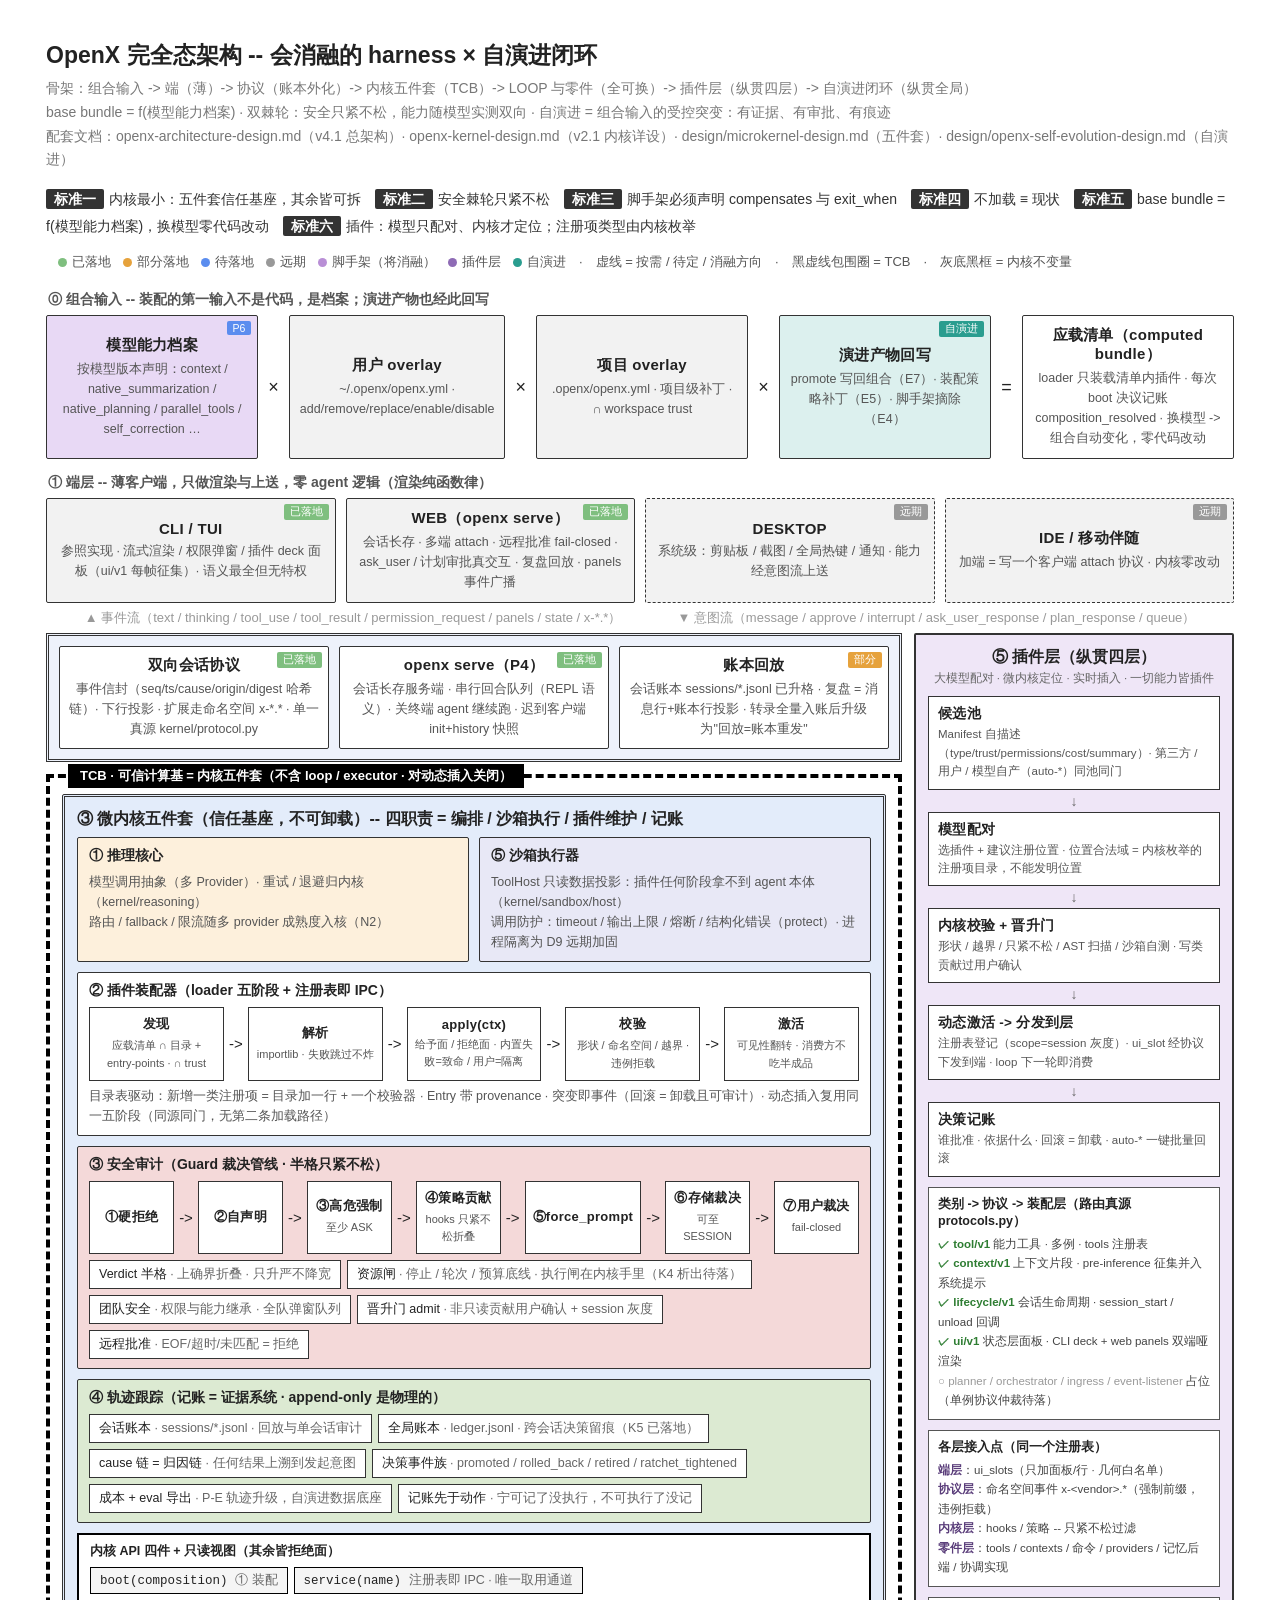
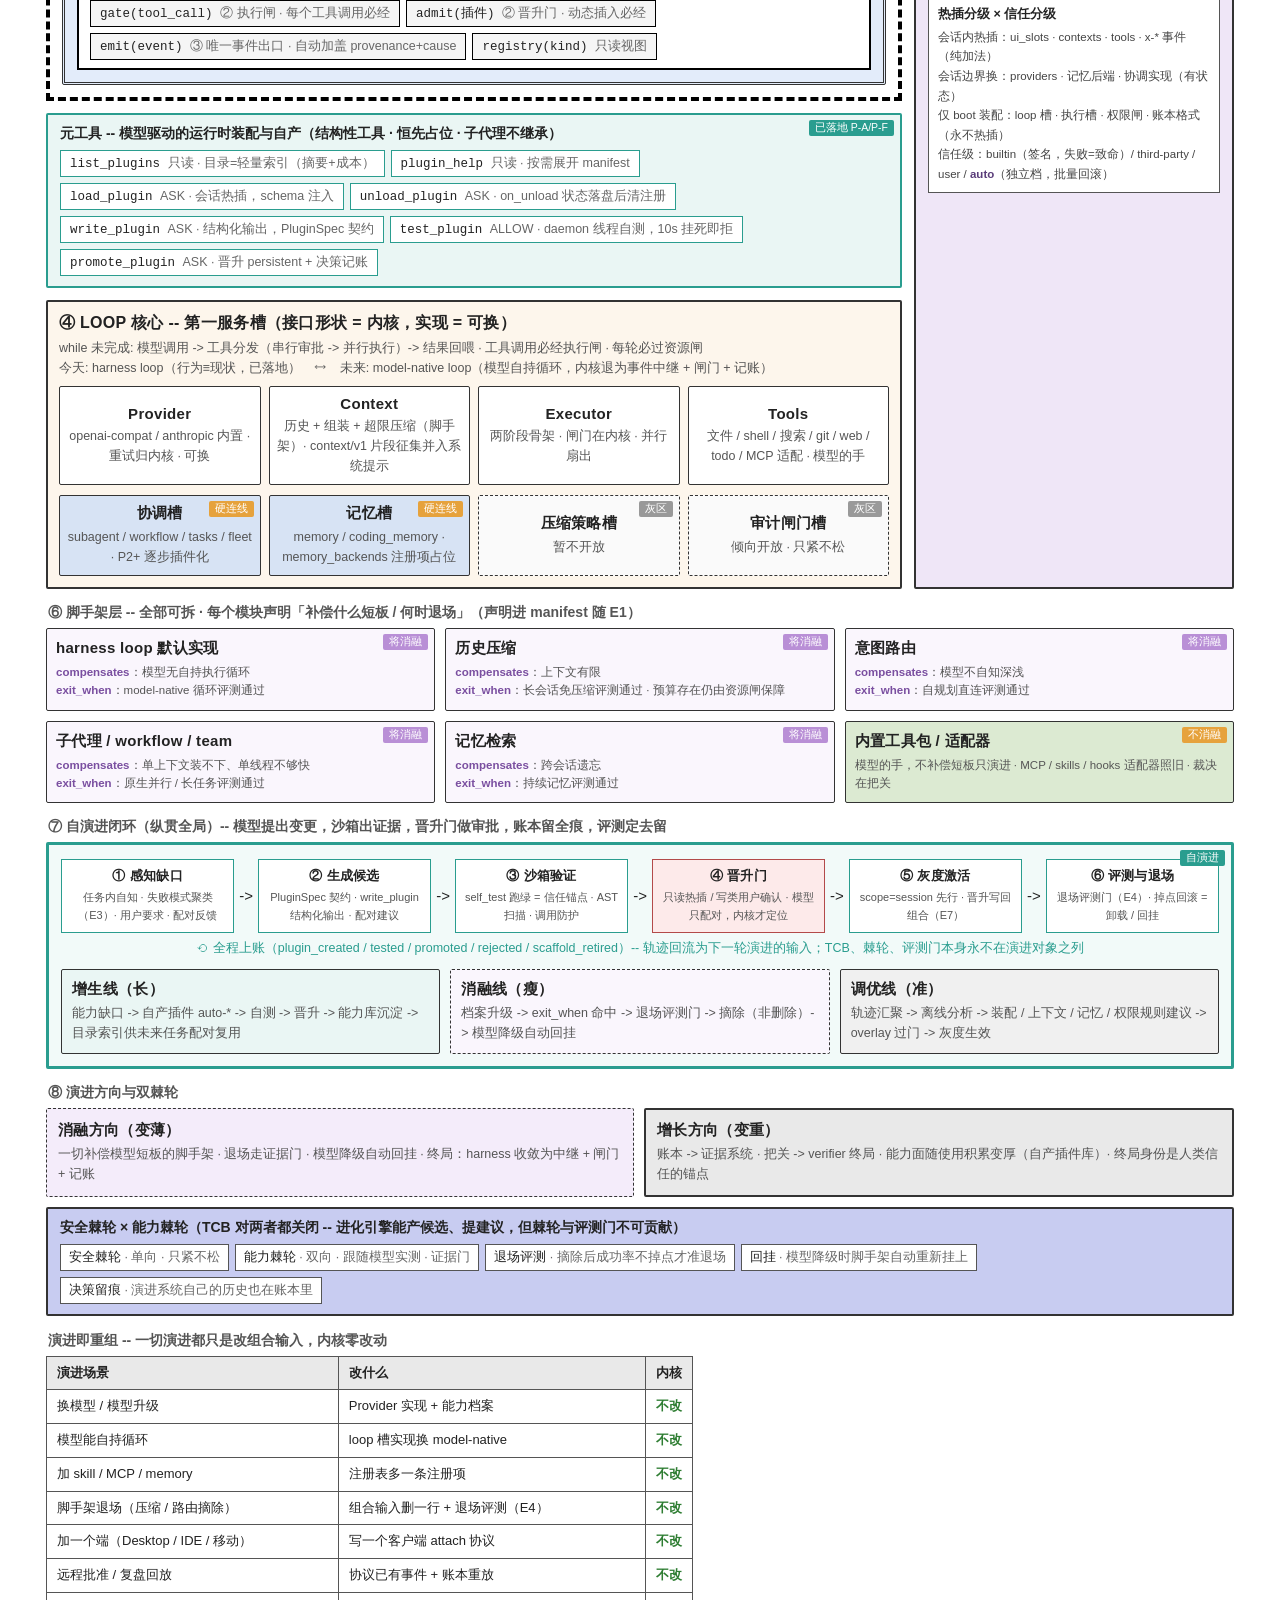
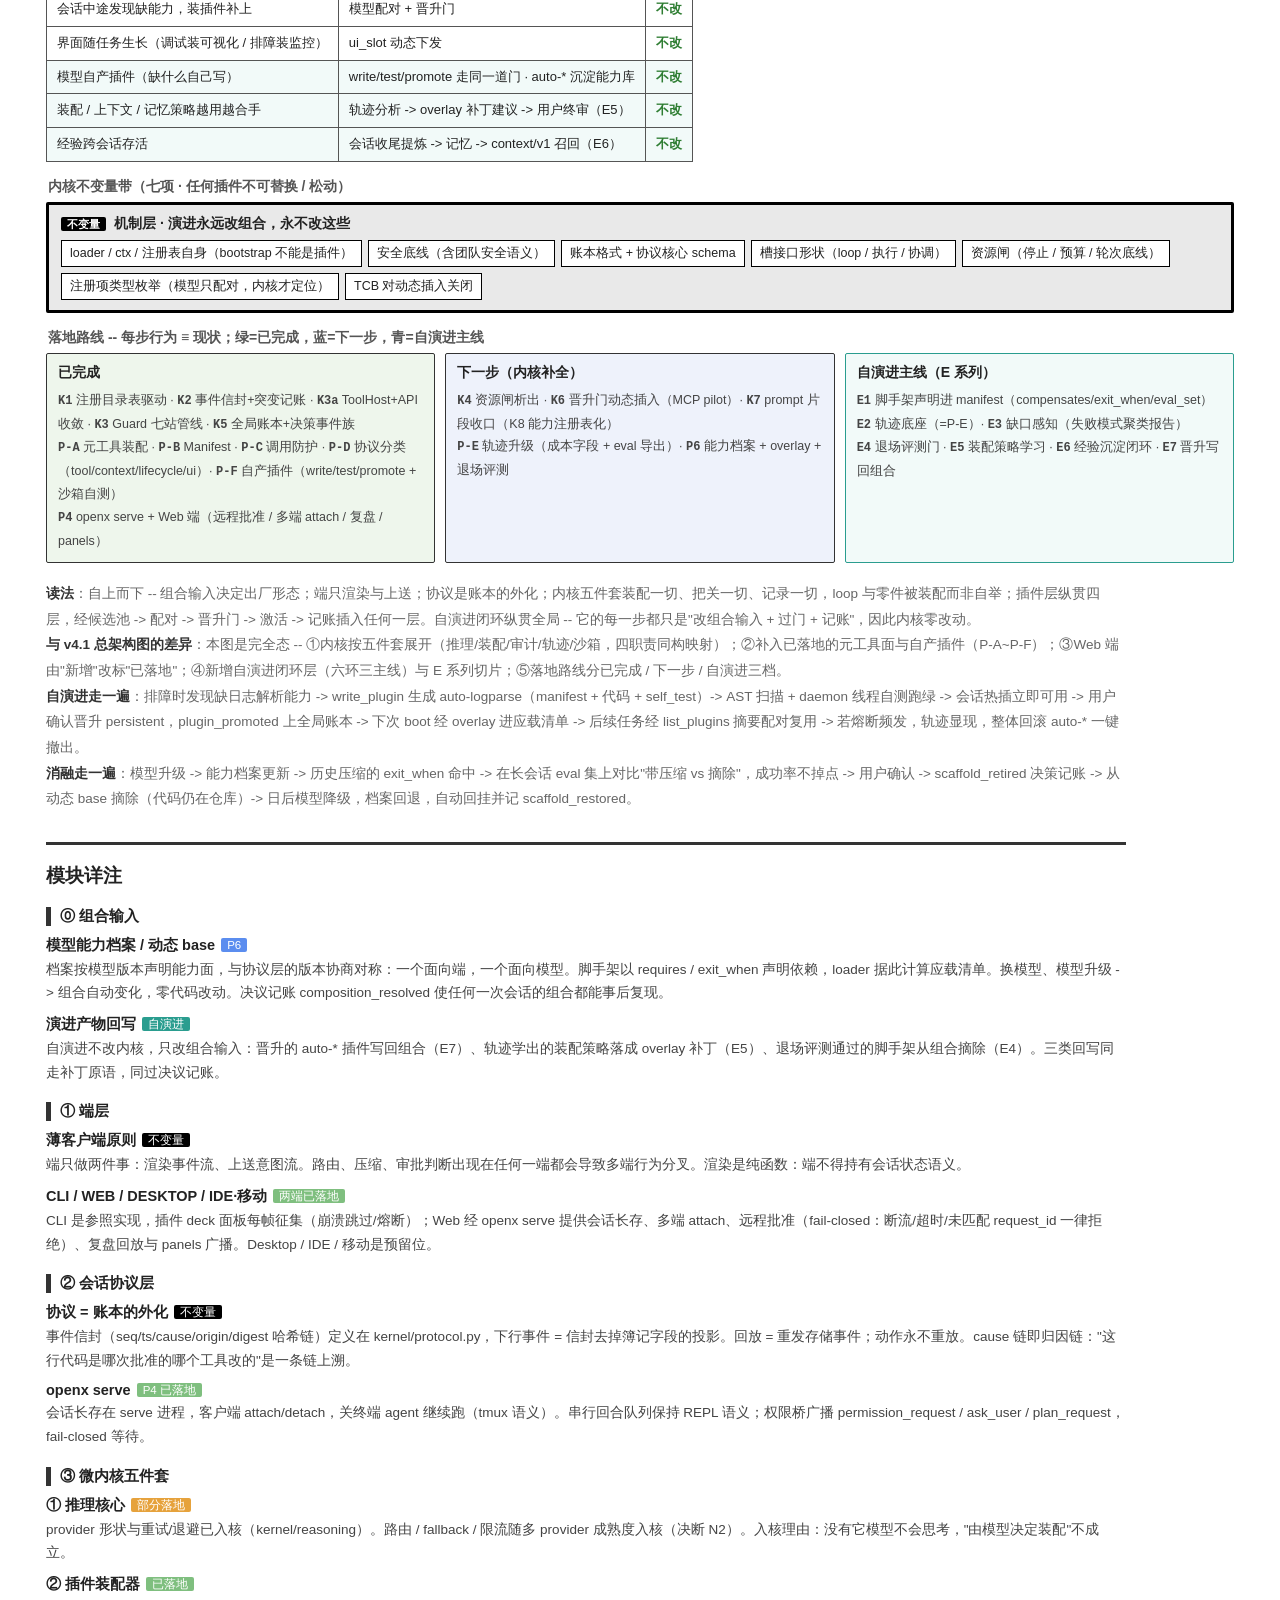
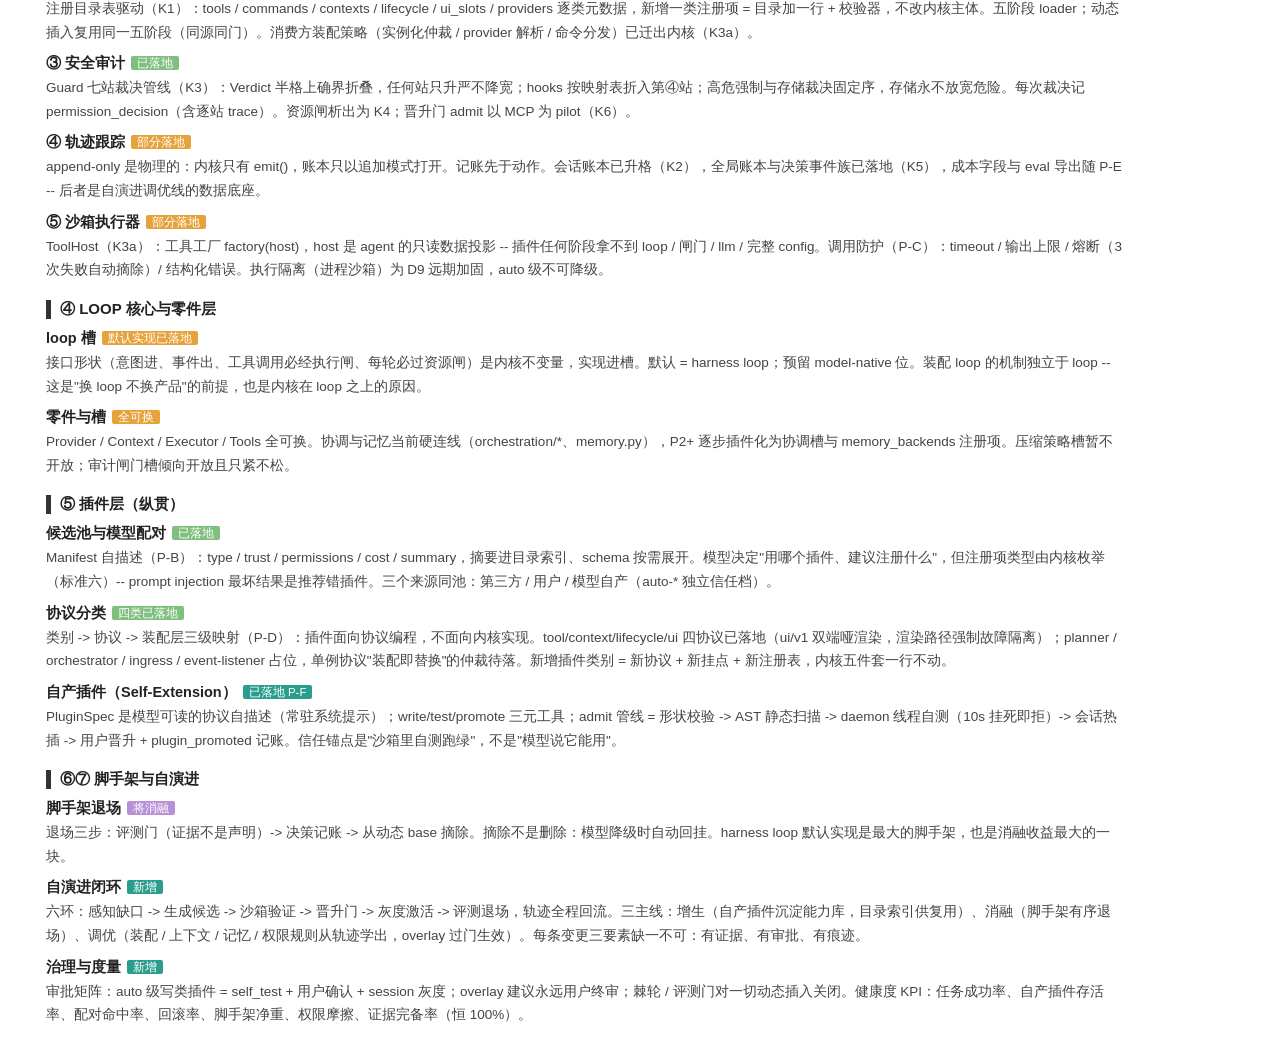
==== docs/openx-full-architecture.html @ ce369ac1 "feat: K5 全局账本 + 决策事件族，发布 v0.1.3 双账本：决策事件族（plugin_promoted / plugin_rolled_back / scaffold_retired / " ====
<!DOCTYPE html>
<html lang="zh-CN">
<head>
<meta charset="UTF-8">
<title>OpenX 完全态架构（v5 · 会消融的 harness × 自演进闭环）</title>
<style>
  body { font-family: -apple-system, "PingFang SC", "Microsoft YaHei", sans-serif;
         background: #fff; color: #222; margin: 0; padding: 40px 46px; }
  h1 { font-size: 23px; font-weight: 700; margin: 0 0 6px; }
  .sub { font-size: 14px; color: #777; margin: 0 0 14px; line-height: 1.7; }
  .crit { font-size: 14px; color: #333; margin: 0 0 14px; line-height: 1.9; }
  .crit b { background: #333; color: #fff; font-weight: 600; padding: 2px 8px; border-radius: 2px; margin-right: 5px; }
  .legend { font-size: 13px; color: #555; margin: 0 0 20px; }
  .dot { display: inline-block; width: 9px; height: 9px; border-radius: 50%;
         margin: 0 5px 0 12px; vertical-align: middle; }
  .d-have { background: #7fbf7f; } .d-part { background: #e6a23c; } .d-todo { background: #5b8def; }
  .d-far { background: #999; } .d-decay { background: #b98fd6; } .d-plug { background: #8e6bb5; }
  .d-self { background: #2a9d8f; }
  .box { border: 1.5px solid #333; border-radius: 2px; box-sizing: border-box; position: relative; }
  .t { font-size: 15px; letter-spacing: .3px; font-weight: 600; }
  .s { font-size: 12.5px; color: #555; margin-top: 4px; line-height: 1.6; }
  .tag { position: absolute; top: 5px; right: 6px; font-size: 10.5px; padding: 1px 6px;
         border-radius: 2px; color: #fff; }
  .tag.have { background: #7fbf7f; } .tag.part { background: #e6a23c; } .tag.todo { background: #5b8def; }
  .tag.far { background: #999; } .tag.inv { background: #000; } .tag.decay { background: #b98fd6; }
  .tag.plug { background: #8e6bb5; } .tag.self { background: #2a9d8f; }
  .layerlabel { font-size: 14px; color: #555; font-weight: 600; margin: 15px 0 6px 2px; }
  .strip { display: flex; gap: 10px; }
  .strip .box { flex: 1; padding: 10px 9px; text-align: center;
                display: flex; flex-direction: column; justify-content: center; }
  .thin .box { background: #f2f2f2; border-width: 1.2px; }
  .arrowrow { display: flex; justify-content: center; gap: 56px; color: #999; font-size: 13px; margin: 6px 0; }

  /* 组合输入 */
  .comp { display: flex; gap: 10px; align-items: stretch; }
  .comp .box { flex: 1; padding: 10px; text-align: center; display: flex; flex-direction: column; justify-content: center; background: #f2f2f2; }
  .comp .merge { flex: none; border: none; display: flex; align-items: center; font-size: 18px; }
  .comp .out { background: #fff; }
  .comp .profile { background: #e8d9f5; }
  .comp .evoback { background: #dcf0ee; }

  /* 中部双列 */
  .mid { display: flex; gap: 12px; align-items: stretch; }
  .col { flex: 1; display: flex; flex-direction: column; }

  /* 协议层 */
  .proto { border: 3px double #333; background: #eef2fb; padding: 10px; display: flex; gap: 10px; }
  .proto .box { flex: 1; background: #fff; padding: 9px; text-align: center;
                display: flex; flex-direction: column; justify-content: center; }

  /* TCB */
  .tcb { border: 4px dashed #000; padding: 16px 12px 12px; position: relative; margin-top: 12px; }
  .tcb .tcbl { position: absolute; top: -14px; left: 18px; background: #000; color: #fff;
               font-size: 13px; font-weight: 700; padding: 3px 12px; }
  .kernel { background: #e3ecfa; border-width: 3px; border-style: double; padding: 12px; }
  .row { display: flex; gap: 10px; margin-bottom: 10px; }
  .row:last-child { margin-bottom: 0; }
  .pad { padding: 9px 11px; }
  .cap { font-size: 14px; font-weight: 700; margin-bottom: 7px; }

  .pipe { display: flex; gap: 5px; align-items: stretch; }
  .pipe .st { flex: 1; background: #fff; border: 1.5px solid #333; padding: 7px; text-align: center;
              display: flex; flex-direction: column; justify-content: center; }
  .pipe .st .t { font-size: 13px; }
  .pipe .st .s { font-size: 11px; }
  .pipe .ar { flex: none; border: none; display: flex; align-items: center; font-size: 15px; }

  .regs { display: flex; flex-wrap: wrap; gap: 6px; }
  .reg { border: 1.5px solid #333; background: #fff; font-size: 12.5px; padding: 5px 9px; }
  .reg .c { color: #666; }

  .duty { background: #fff; }
  .duty-reason { background: #fdf0dc; }
  .duty-asm { background: #fff; }
  .duty-guard { background: #f4d9d9; }
  .duty-ledger { background: #dcead2; }
  .duty-sandbox { background: #e8e8f6; }

  .kapi { margin-top: 10px; border: 2px solid #000; background: #fff; padding: 8px 11px; }
  .kapi .chips { display: flex; flex-wrap: wrap; gap: 6px; }
  .kapi .chip { border: 1.2px solid #000; background: #f5f5f5; font-size: 12.5px; padding: 4px 9px; font-family: ui-monospace, Menlo, monospace; }
  .kapi .chip .c { color: #666; font-family: -apple-system, "PingFang SC", sans-serif; }

  /* 元工具 */
  .meta { border: 2.5px solid #2a9d8f; background: #eaf6f4; padding: 10px 12px; margin-top: 12px; }
  .meta .chips { display: flex; flex-wrap: wrap; gap: 6px; }
  .meta .chip { border: 1.2px solid #2a9d8f; background: #fff; font-size: 12.5px; padding: 4px 9px; font-family: ui-monospace, Menlo, monospace; }
  .meta .chip .c { color: #666; font-family: -apple-system, "PingFang SC", sans-serif; }

  /* loop 与零件 */
  .loopbox { border-width: 2.5px; background: #fdf6ec; padding: 11px; margin-top: 12px; }
  .parts { display: flex; gap: 8px; margin-top: 8px; }
  .parts .box { flex: 1; background: #fff; padding: 8px 6px; text-align: center;
                display: flex; flex-direction: column; justify-content: center; }
  .slots { display: flex; gap: 8px; margin-top: 10px; }
  .slots .box { flex: 1; background: #fff; padding: 8px 7px; text-align: center;
                display: flex; flex-direction: column; justify-content: center; }
  .slots .open { background: #d7e3f4; }
  .slots .shut { border-style: dashed; background: #fafafa; }

  /* 插件脊 */
  .spine-plug { width: 320px; flex: none; background: #efe6f7; border-width: 2.5px;
                padding: 12px; display: flex; flex-direction: column; }
  .spine-plug .title { font-size: 15.5px; font-weight: 700; text-align: center; margin-bottom: 3px; }
  .spine-plug .subtitle { font-size: 11.5px; color: #666; text-align: center; margin-bottom: 10px; }
  .spine-plug .stage { background: #fff; border: 1.5px solid #333; padding: 8px 9px; }
  .spine-plug .stage .t { font-size: 13.5px; }
  .spine-plug .stage .s { font-size: 11.5px; margin-top: 2px; }
  .spine-plug .down { text-align: center; color: #666; font-size: 14px; margin: 3px 0; }
  .spine-plug .ports { margin-top: 10px; background: #fff; border: 1.2px solid #555; padding: 8px 9px; }
  .spine-plug .ports .cap { font-size: 12.5px; margin-bottom: 5px; }
  .spine-plug .ports .p { font-size: 11.5px; color: #444; line-height: 1.7; }
  .spine-plug .ports .p b { color: #5a3d7a; }
  .spine-plug .ports .ok { color: #2e7d32; font-weight: 600; }
  .spine-plug .ports .wait { color: #999; }

  /* 脚手架 */
  .scfld { display: flex; flex-wrap: wrap; gap: 10px; }
  .scfld .box { flex: 1 1 30%; padding: 10px 9px; background: #faf6fd; }
  .scfld .box.stay { background: #dcead2; }
  .scfld .why { font-size: 11.5px; color: #555; margin-top: 5px; line-height: 1.6; text-align: left; }
  .scfld .why b { color: #7a4fa0; font-weight: 600; }

  /* 自演进闭环 */
  .evoloop { border: 3px solid #2a9d8f; background: #f2faf9; padding: 14px 12px 12px; }
  .evoloop .pipe .st { border-color: #2a9d8f; }
  .evoloop .pipe .st.gate { background: #fdeaea; border-color: #b34a4a; }
  .evoloop .backflow { text-align: center; color: #2a9d8f; font-size: 12.5px; margin-top: 7px; }
  .lines { display: flex; gap: 10px; margin-top: 12px; }
  .lines .box { flex: 1; padding: 10px; }
  .lines .grow { background: #eaf6f4; }
  .lines .thin2 { background: #faf6fd; border-style: dashed; }
  .lines .tune { background: #f0f0f0; }

  /* 演进方向 + 棘轮 */
  .trend { display: flex; gap: 10px; }
  .trend .box { flex: 1; padding: 11px; display: flex; flex-direction: column; justify-content: center; }
  .trend .thin-dir { background: #f4ecfa; border-style: dashed; }
  .trend .grow-dir { background: #e9e9e9; border-width: 2.5px; }
  .ratchet { border: 2.5px solid #333; background: #c8ccf1; padding: 10px 12px; }
  .ratchet .chips { display: flex; flex-wrap: wrap; gap: 6px; }
  .ratchet .chip { border: 1.2px solid #555; background: #fff; font-size: 12.5px; padding: 4px 8px; }
  .ratchet .chip .c { color: #666; }

  /* 演进表 */
  .evo { max-width: 1060px; border-collapse: collapse; margin-top: 4px; }
  .evo th, .evo td { border: 1.2px solid #555; font-size: 13px; padding: 6px 10px; text-align: left; line-height: 1.6; }
  .evo th { background: #e9e9e9; }
  .evo td.n { color: #2e7d32; font-weight: 600; text-align: center; white-space: nowrap; }
  .evo tr.selfrow td { background: #f2faf9; }

  .invariants { border: 3px solid #000; background: #e9e9e9; padding: 10px 12px; }
  .invariants .cap { font-size: 14px; font-weight: 700; margin-bottom: 7px; }
  .invariants .chips { display: flex; flex-wrap: wrap; gap: 6px; }
  .invariants .chips .chip { background: #fff; border: 1.2px solid #000; font-size: 12.5px; padding: 4px 8px; }

  /* 落地路线 */
  .road { display: flex; gap: 10px; }
  .road .box { flex: 1; padding: 10px 11px; }
  .road .done { background: #eef6ec; }
  .road .next { background: #eef2fb; }
  .road .selfe { background: #f2faf9; border-color: #2a9d8f; }
  .road .p { font-size: 12.5px; color: #444; line-height: 1.8; margin-top: 5px; }
  .road .p b { font-family: ui-monospace, Menlo, monospace; font-size: 12px; }

  .note { margin-top: 18px; font-size: 13.5px; color: #666; line-height: 1.9; max-width: 1080px; }
  .note b { color: #333; }

  .gloss { margin-top: 30px; border-top: 3px solid #333; padding-top: 18px; max-width: 1080px; }
  .gloss h2 { font-size: 19px; margin: 0 0 12px; }
  .gloss h3 { font-size: 15px; margin: 18px 0 8px; border-left: 5px solid #333; padding-left: 9px; }
  .gloss dl { margin: 0; }
  .gloss dt { font-size: 14.5px; font-weight: 700; margin-top: 10px; }
  .gloss dt .st { font-weight: 400; font-size: 11.5px; color: #fff; border-radius: 2px; padding: 1px 6px; margin-left: 6px; vertical-align: 1px; }
  .st.have { background: #7fbf7f; } .st.part { background: #e6a23c; } .st.todo { background: #5b8def; }
  .st.far { background: #999; } .st.inv { background: #000; } .st.decay { background: #b98fd6; }
  .st.plug { background: #8e6bb5; } .st.self { background: #2a9d8f; }
  .gloss dd { margin: 3px 0 0 0; font-size: 13.5px; color: #444; line-height: 1.75; }
</style>
</head>
<body>
<h1>OpenX 完全态架构 -- 会消融的 harness × 自演进闭环</h1>
<p class="sub">骨架：组合输入 -> 端（薄）-> 协议（账本外化）-> 内核五件套（TCB）-> LOOP 与零件（全可换）-> 插件层（纵贯四层）-> 自演进闭环（纵贯全局）<br>
base bundle = f(模型能力档案) · 双棘轮：安全只紧不松，能力随模型实测双向 · 自演进 = 组合输入的受控突变：有证据、有审批、有痕迹<br>
配套文档：openx-architecture-design.md（v4.1 总架构）· openx-kernel-design.md（v2.1 内核详设）· design/microkernel-design.md（五件套）· design/openx-self-evolution-design.md（自演进）</p>
<p class="crit">
  <b>标准一</b>内核最小：五件套信任基座，其余皆可拆　<b>标准二</b>安全棘轮只紧不松　<b>标准三</b>脚手架必须声明 compensates 与 exit_when　<b>标准四</b>不加载 ≡ 现状　<b>标准五</b>base bundle = f(模型能力档案)，换模型零代码改动　<b>标准六</b>插件：模型只配对、内核才定位；注册项类型由内核枚举
</p>
<p class="legend">
  <span class="dot d-have"></span>已落地<span class="dot d-part"></span>部分落地<span class="dot d-todo"></span>待落地<span class="dot d-far"></span>远期<span class="dot d-decay"></span>脚手架（将消融）<span class="dot d-plug"></span>插件层<span class="dot d-self"></span>自演进　·　虚线 = 按需 / 待定 / 消融方向　·　黑虚线包围圈 = TCB　·　灰底黑框 = 内核不变量
</p>

<div class="layerlabel">⓪ 组合输入 -- 装配的第一输入不是代码，是档案；演进产物也经此回写</div>
<div class="comp">
  <div class="box profile"><span class="tag todo">P6</span><div class="t">模型能力档案</div><div class="s">按模型版本声明：context / native_summarization / native_planning / parallel_tools / self_correction …</div></div>
  <div class="merge">×</div>
  <div class="box"><div class="t">用户 overlay</div><div class="s">~/.openx/openx.yml · add/remove/replace/enable/disable</div></div>
  <div class="merge">×</div>
  <div class="box"><div class="t">项目 overlay</div><div class="s">.openx/openx.yml · 项目级补丁 · ∩ workspace trust</div></div>
  <div class="merge">×</div>
  <div class="box evoback"><span class="tag self">自演进</span><div class="t">演进产物回写</div><div class="s">promote 写回组合（E7）· 装配策略补丁（E5）· 脚手架摘除（E4）</div></div>
  <div class="merge">=</div>
  <div class="box out"><div class="t">应载清单（computed bundle）</div><div class="s">loader 只装载清单内插件 · 每次 boot 决议记账 composition_resolved · 换模型 -> 组合自动变化，零代码改动</div></div>
</div>

<div class="layerlabel">① 端层 -- 薄客户端，只做渲染与上送，零 agent 逻辑（渲染纯函数律）</div>
<div class="strip thin">
  <div class="box"><span class="tag have">已落地</span><div class="t">CLI / TUI</div><div class="s">参照实现 · 流式渲染 / 权限弹窗 / 插件 deck 面板（ui/v1 每帧征集）· 语义最全但无特权</div></div>
  <div class="box"><span class="tag have">已落地</span><div class="t">WEB（openx serve）</div><div class="s">会话长存 · 多端 attach · 远程批准 fail-closed · ask_user / 计划审批真交互 · 复盘回放 · panels 事件广播</div></div>
  <div class="box" style="border-style:dashed"><span class="tag far">远期</span><div class="t">DESKTOP</div><div class="s">系统级：剪贴板 / 截图 / 全局热键 / 通知 · 能力经意图流上送</div></div>
  <div class="box" style="border-style:dashed"><span class="tag far">远期</span><div class="t">IDE / 移动伴随</div><div class="s">加端 = 写一个客户端 attach 协议 · 内核零改动</div></div>
</div>

<div class="arrowrow"><span>▲ 事件流（text / thinking / tool_use / tool_result / permission_request / panels / state / x-*.*）</span><span>▼ 意图流（message / approve / interrupt / ask_user_response / plan_response / queue）</span></div>

<div class="mid">

<div class="col">

  <div class="proto">
    <div class="box"><span class="tag have">已落地</span><div class="t">双向会话协议</div><div class="s">事件信封（seq/ts/cause/origin/digest 哈希链）· 下行投影 · 扩展走命名空间 x-*.* · 单一真源 kernel/protocol.py</div></div>
    <div class="box"><span class="tag have">已落地</span><div class="t">openx serve（P4）</div><div class="s">会话长存服务端 · 串行回合队列（REPL 语义）· 关终端 agent 继续跑 · 迟到客户端 init+history 快照</div></div>
    <div class="box"><span class="tag part">部分</span><div class="t">账本回放</div><div class="s">会话账本 sessions/*.jsonl 已升格 · 复盘 = 消息行+账本行投影 · 转录全量入账后升级为"回放=账本重发"</div></div>
  </div>

  <div class="tcb">
  <div class="tcbl">TCB · 可信计算基 = 内核五件套（不含 loop / executor · 对动态插入关闭）</div>
  <div class="box kernel">
    <div class="cap" style="font-size:16px">③ 微内核五件套（信任基座，不可卸载）-- 四职责 = 编排 / 沙箱执行 / 插件维护 / 记账</div>

    <div class="row">
      <div class="box pad duty-reason" style="flex:1">
        <div class="cap">① 推理核心</div>
        <div class="s">模型调用抽象（多 Provider）· 重试 / 退避归内核（kernel/reasoning）<br>路由 / fallback / 限流随多 provider 成熟度入核（N2）</div>
      </div>
      <div class="box pad duty-sandbox" style="flex:1">
        <div class="cap">⑤ 沙箱执行器</div>
        <div class="s">ToolHost 只读数据投影：插件任何阶段拿不到 agent 本体（kernel/sandbox/host）<br>调用防护：timeout / 输出上限 / 熔断 / 结构化错误（protect）· 进程隔离为 D9 远期加固</div>
      </div>
    </div>

    <div class="row">
      <div class="box pad duty-asm">
        <div class="cap">② 插件装配器（loader 五阶段 + 注册表即 IPC）</div>
        <div class="pipe">
          <div class="st"><div class="t">发现</div><div class="s">应载清单 ∩ 目录 + entry-points · ∩ trust</div></div>
          <div class="ar">-></div>
          <div class="st"><div class="t">解析</div><div class="s">importlib · 失败跳过不炸</div></div>
          <div class="ar">-></div>
          <div class="st"><div class="t">apply(ctx)</div><div class="s">给予面 / 拒绝面 · 内置失败=致命 / 用户=隔离</div></div>
          <div class="ar">-></div>
          <div class="st"><div class="t">校验</div><div class="s">形状 / 命名空间 / 越界 · 违例拒载</div></div>
          <div class="ar">-></div>
          <div class="st"><div class="t">激活</div><div class="s">可见性翻转 · 消费方不吃半成品</div></div>
        </div>
        <div class="s" style="margin-top:5px">目录表驱动：新增一类注册项 = 目录加一行 + 一个校验器 · Entry 带 provenance · 突变即事件（回滚 = 卸载且可审计）· 动态插入复用同一五阶段（同源同门，无第二条加载路径）</div>
      </div>
    </div>

    <div class="row">
      <div class="box pad duty-guard">
        <div class="cap">③ 安全审计（Guard 裁决管线 · 半格只紧不松）</div>
        <div class="pipe">
          <div class="st"><div class="t">①硬拒绝</div></div>
          <div class="ar">-></div>
          <div class="st"><div class="t">②自声明</div></div>
          <div class="ar">-></div>
          <div class="st"><div class="t">③高危强制</div><div class="s">至少 ASK</div></div>
          <div class="ar">-></div>
          <div class="st"><div class="t">④策略贡献</div><div class="s">hooks 只紧不松折叠</div></div>
          <div class="ar">-></div>
          <div class="st"><div class="t">⑤force_prompt</div></div>
          <div class="ar">-></div>
          <div class="st"><div class="t">⑥存储裁决</div><div class="s">可至 SESSION</div></div>
          <div class="ar">-></div>
          <div class="st"><div class="t">⑦用户裁决</div><div class="s">fail-closed</div></div>
        </div>
        <div class="regs" style="margin-top:6px">
          <span class="reg">Verdict 半格 <span class="c">· 上确界折叠 · 只升严不降宽</span></span>
          <span class="reg">资源闸 <span class="c">· 停止 / 轮次 / 预算底线 · 执行闸在内核手里（K4 析出待落）</span></span>
          <span class="reg">团队安全 <span class="c">· 权限与能力继承 · 全队弹窗队列</span></span>
          <span class="reg">晋升门 admit <span class="c">· 非只读贡献用户确认 + session 灰度</span></span>
          <span class="reg">远程批准 <span class="c">· EOF/超时/未匹配 = 拒绝</span></span>
        </div>
      </div>
    </div>

    <div class="row">
      <div class="box pad duty-ledger">
        <div class="cap">④ 轨迹跟踪（记账 = 证据系统 · append-only 是物理的）</div>
        <div class="regs">
          <span class="reg">会话账本 <span class="c">· sessions/*.jsonl · 回放与单会话审计</span></span>
          <span class="reg">全局账本 <span class="c">· ledger.jsonl · 跨会话决策留痕（K5 已落地）</span></span>
          <span class="reg">cause 链 = 归因链 <span class="c">· 任何结果上溯到发起意图</span></span>
          <span class="reg">决策事件族 <span class="c">· promoted / rolled_back / retired / ratchet_tightened</span></span>
          <span class="reg">成本 + eval 导出 <span class="c">· P-E 轨迹升级，自演进数据底座</span></span>
          <span class="reg">记账先于动作 <span class="c">· 宁可记了没执行，不可执行了没记</span></span>
        </div>
      </div>
    </div>

    <div class="kapi">
      <div class="cap" style="font-size:12.5px">内核 API 四件 + 只读视图（其余皆拒绝面）</div>
      <div class="chips">
        <span class="chip">boot(composition) <span class="c">① 装配</span></span>
        <span class="chip">service(name) <span class="c">注册表即 IPC · 唯一取用通道</span></span>
        <span class="chip">gate(tool_call) <span class="c">② 执行闸 · 每个工具调用必经</span></span>
        <span class="chip">admit(插件) <span class="c">② 晋升门 · 动态插入必经</span></span>
        <span class="chip">emit(event) <span class="c">③ 唯一事件出口 · 自动加盖 provenance+cause</span></span>
        <span class="chip">registry(kind) <span class="c">只读视图</span></span>
      </div>
    </div>
  </div>
  </div><!-- /tcb -->

  <div class="box meta">
    <span class="tag self">已落地 P-A/P-F</span>
    <div class="cap">元工具 -- 模型驱动的运行时装配与自产（结构性工具 · 恒先占位 · 子代理不继承）</div>
    <div class="chips">
      <span class="chip">list_plugins <span class="c">只读 · 目录=轻量索引（摘要+成本）</span></span>
      <span class="chip">plugin_help <span class="c">只读 · 按需展开 manifest</span></span>
      <span class="chip">load_plugin <span class="c">ASK · 会话热插，schema 注入</span></span>
      <span class="chip">unload_plugin <span class="c">ASK · on_unload 状态落盘后清注册</span></span>
      <span class="chip">write_plugin <span class="c">ASK · 结构化输出，PluginSpec 契约</span></span>
      <span class="chip">test_plugin <span class="c">ALLOW · daemon 线程自测，10s 挂死即拒</span></span>
      <span class="chip">promote_plugin <span class="c">ASK · 晋升 persistent + 决策记账</span></span>
    </div>
  </div>

  <div class="box loopbox">
    <div class="t" style="font-size:16px">④ LOOP 核心 -- 第一服务槽（接口形状 = 内核，实现 = 可换）</div>
    <div class="s">while 未完成: 模型调用 -> 工具分发（串行审批 -> 并行执行）-> 结果回喂 · 工具调用必经执行闸 · 每轮必过资源闸<br>
    今天: harness loop（行为≡现状，已落地）　⟷　未来: model-native loop（模型自持循环，内核退为事件中继 + 闸门 + 记账）</div>
    <div class="parts">
      <div class="box"><div class="t">Provider</div><div class="s">openai-compat / anthropic 内置 · 重试归内核 · 可换</div></div>
      <div class="box"><div class="t">Context</div><div class="s">历史 + 组装 + 超限压缩（脚手架）· context/v1 片段征集并入系统提示</div></div>
      <div class="box"><div class="t">Executor</div><div class="s">两阶段骨架 · 闸门在内核 · 并行扇出</div></div>
      <div class="box"><div class="t">Tools</div><div class="s">文件 / shell / 搜索 / git / web / todo / MCP 适配 · 模型的手</div></div>
    </div>
    <div class="slots">
      <div class="box open"><span class="tag part">硬连线</span><div class="t">协调槽</div><div class="s">subagent / workflow / tasks / fleet · P2+ 逐步插件化</div></div>
      <div class="box open"><span class="tag part">硬连线</span><div class="t">记忆槽</div><div class="s">memory / coding_memory · memory_backends 注册项占位</div></div>
      <div class="box shut"><span class="tag far">灰区</span><div class="t">压缩策略槽</div><div class="s">暂不开放</div></div>
      <div class="box shut"><span class="tag far">灰区</span><div class="t">审计闸门槽</div><div class="s">倾向开放 · 只紧不松</div></div>
    </div>
  </div>

</div><!-- /col -->

<div class="box spine-plug">
  <div class="title">⑤ 插件层（纵贯四层）</div>
  <div class="subtitle">大模型配对 · 微内核定位 · 实时插入 · 一切能力皆插件</div>

  <div class="stage"><div class="t">候选池</div><div class="s">Manifest 自描述（type/trust/permissions/cost/summary）· 第三方 / 用户 / 模型自产（auto-*）同池同门</div></div>
  <div class="down">↓</div>
  <div class="stage"><div class="t">模型配对</div><div class="s">选插件 + 建议注册位置 · 位置合法域 = 内核枚举的注册项目录，不能发明位置</div></div>
  <div class="down">↓</div>
  <div class="stage"><div class="t">内核校验 + 晋升门</div><div class="s">形状 / 越界 / 只紧不松 / AST 扫描 / 沙箱自测 · 写类贡献过用户确认</div></div>
  <div class="down">↓</div>
  <div class="stage"><div class="t">动态激活 -> 分发到层</div><div class="s">注册表登记（scope=session 灰度）· ui_slot 经协议下发到端 · loop 下一轮即消费</div></div>
  <div class="down">↓</div>
  <div class="stage"><div class="t">决策记账</div><div class="s">谁批准 · 依据什么 · 回滚 = 卸载 · auto-* 一键批量回滚</div></div>

  <div class="ports">
    <div class="cap">类别 -> 协议 -> 装配层（路由真源 protocols.py）</div>
    <div class="p">
      <span class="ok">✓ tool/v1</span> 能力工具 · 多例 · tools 注册表<br>
      <span class="ok">✓ context/v1</span> 上下文片段 · pre-inference 征集并入系统提示<br>
      <span class="ok">✓ lifecycle/v1</span> 会话生命周期 · session_start / unload 回调<br>
      <span class="ok">✓ ui/v1</span> 状态层面板 · CLI deck + web panels 双端哑渲染<br>
      <span class="wait">○ planner / orchestrator / ingress / event-listener</span> 占位（单例协议仲裁待落）
    </div>
  </div>

  <div class="ports">
    <div class="cap">各层接入点（同一个注册表）</div>
    <div class="p"><b>端层</b>：ui_slots（只加面板/行 · 几何白名单）<br>
    <b>协议层</b>：命名空间事件 x-&lt;vendor&gt;.*（强制前缀，违例拒载）<br>
    <b>内核层</b>：hooks / 策略 -- 只紧不松过滤<br>
    <b>零件层</b>：tools / contexts / 命令 / providers / 记忆后端 / 协调实现</div>
  </div>

  <div class="ports">
    <div class="cap">热插分级 × 信任分级</div>
    <div class="p">会话内热插：ui_slots · contexts · tools · x-* 事件（纯加法）<br>
    会话边界换：providers · 记忆后端 · 协调实现（有状态）<br>
    仅 boot 装配：loop 槽 · 执行槽 · 权限闸 · 账本格式（永不热插）<br>
    信任级：builtin（签名，失败=致命）/ third-party / user / <b>auto</b>（独立档，批量回滚）</div>
  </div>
</div>

</div><!-- /mid -->

<div class="layerlabel">⑥ 脚手架层 -- 全部可拆 · 每个模块声明「补偿什么短板 / 何时退场」（声明进 manifest 随 E1）</div>
<div class="scfld">
  <div class="box"><span class="tag decay">将消融</span><div class="t">harness loop 默认实现</div><div class="why"><b>compensates</b>：模型无自持执行循环<br><b>exit_when</b>：model-native 循环评测通过</div></div>
  <div class="box"><span class="tag decay">将消融</span><div class="t">历史压缩</div><div class="why"><b>compensates</b>：上下文有限<br><b>exit_when</b>：长会话免压缩评测通过 · 预算存在仍由资源闸保障</div></div>
  <div class="box"><span class="tag decay">将消融</span><div class="t">意图路由</div><div class="why"><b>compensates</b>：模型不自知深浅<br><b>exit_when</b>：自规划直连评测通过</div></div>
  <div class="box"><span class="tag decay">将消融</span><div class="t">子代理 / workflow / team</div><div class="why"><b>compensates</b>：单上下文装不下、单线程不够快<br><b>exit_when</b>：原生并行 / 长任务评测通过</div></div>
  <div class="box"><span class="tag decay">将消融</span><div class="t">记忆检索</div><div class="why"><b>compensates</b>：跨会话遗忘<br><b>exit_when</b>：持续记忆评测通过</div></div>
  <div class="box stay"><span class="tag part">不消融</span><div class="t">内置工具包 / 适配器</div><div class="why">模型的手，不补偿短板只演进 · MCP / skills / hooks 适配器照旧 · 裁决在把关</div></div>
</div>

<div class="layerlabel">⑦ 自演进闭环（纵贯全局）-- 模型提出变更，沙箱出证据，晋升门做审批，账本留全痕，评测定去留</div>
<div class="box evoloop">
  <span class="tag self">自演进</span>
  <div class="pipe">
    <div class="st"><div class="t">① 感知缺口</div><div class="s">任务内自知 · 失败模式聚类（E3）· 用户要求 · 配对反馈</div></div>
    <div class="ar">-></div>
    <div class="st"><div class="t">② 生成候选</div><div class="s">PluginSpec 契约 · write_plugin 结构化输出 · 配对建议</div></div>
    <div class="ar">-></div>
    <div class="st"><div class="t">③ 沙箱验证</div><div class="s">self_test 跑绿 = 信任锚点 · AST 扫描 · 调用防护</div></div>
    <div class="ar">-></div>
    <div class="st gate"><div class="t">④ 晋升门</div><div class="s">只读热插 / 写类用户确认 · 模型只配对，内核才定位</div></div>
    <div class="ar">-></div>
    <div class="st"><div class="t">⑤ 灰度激活</div><div class="s">scope=session 先行 · 晋升写回组合（E7）</div></div>
    <div class="ar">-></div>
    <div class="st"><div class="t">⑥ 评测与退场</div><div class="s">退场评测门（E4）· 掉点回滚 = 卸载 / 回挂</div></div>
  </div>
  <div class="backflow">⟲ 全程上账（plugin_created / tested / promoted / rejected / scaffold_retired）-- 轨迹回流为下一轮演进的输入；TCB、棘轮、评测门本身永不在演进对象之列</div>
  <div class="lines">
    <div class="box grow"><div class="t">增生线（长）</div><div class="s">能力缺口 -> 自产插件 auto-* -> 自测 -> 晋升 -> 能力库沉淀 -> 目录索引供未来任务配对复用</div></div>
    <div class="box thin2"><div class="t">消融线（瘦）</div><div class="s">档案升级 -> exit_when 命中 -> 退场评测门 -> 摘除（非删除）-> 模型降级自动回挂</div></div>
    <div class="box tune"><div class="t">调优线（准）</div><div class="s">轨迹汇聚 -> 离线分析 -> 装配 / 上下文 / 记忆 / 权限规则建议 -> overlay 过门 -> 灰度生效</div></div>
  </div>
</div>

<div class="layerlabel">⑧ 演进方向与双棘轮</div>
<div class="trend">
  <div class="box thin-dir"><div class="t">消融方向（变薄）</div><div class="s">一切补偿模型短板的脚手架 · 退场走证据门 · 模型降级自动回挂 · 终局：harness 收敛为中继 + 闸门 + 记账</div></div>
  <div class="box grow-dir"><div class="t">增长方向（变重）</div><div class="s">账本 -> 证据系统 · 把关 -> verifier 终局 · 能力面随使用积累变厚（自产插件库）· 终局身份是人类信任的锚点</div></div>
</div>
<div class="box ratchet" style="margin-top:10px">
  <div class="cap">安全棘轮 × 能力棘轮（TCB 对两者都关闭 -- 进化引擎能产候选、提建议，但棘轮与评测门不可贡献）</div>
  <div class="chips">
    <span class="chip">安全棘轮 <span class="c">· 单向 · 只紧不松</span></span>
    <span class="chip">能力棘轮 <span class="c">· 双向 · 跟随模型实测 · 证据门</span></span>
    <span class="chip">退场评测 <span class="c">· 摘除后成功率不掉点才准退场</span></span>
    <span class="chip">回挂 <span class="c">· 模型降级时脚手架自动重新挂上</span></span>
    <span class="chip">决策留痕 <span class="c">· 演进系统自己的历史也在账本里</span></span>
  </div>
</div>

<div class="layerlabel" style="margin-top:16px">演进即重组 -- 一切演进都只是改组合输入，内核零改动</div>
<table class="evo">
  <tr><th>演进场景</th><th>改什么</th><th>内核</th></tr>
  <tr><td>换模型 / 模型升级</td><td>Provider 实现 + 能力档案</td><td class="n">不改</td></tr>
  <tr><td>模型能自持循环</td><td>loop 槽实现换 model-native</td><td class="n">不改</td></tr>
  <tr><td>加 skill / MCP / memory</td><td>注册表多一条注册项</td><td class="n">不改</td></tr>
  <tr><td>脚手架退场（压缩 / 路由摘除）</td><td>组合输入删一行 + 退场评测（E4）</td><td class="n">不改</td></tr>
  <tr><td>加一个端（Desktop / IDE / 移动）</td><td>写一个客户端 attach 协议</td><td class="n">不改</td></tr>
  <tr><td>远程批准 / 复盘回放</td><td>协议已有事件 + 账本重放</td><td class="n">不改</td></tr>
  <tr><td>会话中途发现缺能力，装插件补上</td><td>模型配对 + 晋升门</td><td class="n">不改</td></tr>
  <tr><td>界面随任务生长（调试装可视化 / 排障装监控）</td><td>ui_slot 动态下发</td><td class="n">不改</td></tr>
  <tr class="selfrow"><td>模型自产插件（缺什么自己写）</td><td>write/test/promote 走同一道门 · auto-* 沉淀能力库</td><td class="n">不改</td></tr>
  <tr class="selfrow"><td>装配 / 上下文 / 记忆策略越用越合手</td><td>轨迹分析 -> overlay 补丁建议 -> 用户终审（E5）</td><td class="n">不改</td></tr>
  <tr class="selfrow"><td>经验跨会话存活</td><td>会话收尾提炼 -> 记忆 -> context/v1 召回（E6）</td><td class="n">不改</td></tr>
</table>

<div class="layerlabel" style="margin-top:16px">内核不变量带（七项 · 任何插件不可替换 / 松动）</div>
<div class="box invariants">
  <div class="cap"><span class="tag inv" style="position:static;margin-right:8px">不变量</span>机制层 · 演进永远改组合，永不改这些</div>
  <div class="chips">
    <span class="chip">loader / ctx / 注册表自身（bootstrap 不能是插件）</span>
    <span class="chip">安全底线（含团队安全语义）</span>
    <span class="chip">账本格式 + 协议核心 schema</span>
    <span class="chip">槽接口形状（loop / 执行 / 协调）</span>
    <span class="chip">资源闸（停止 / 预算 / 轮次底线）</span>
    <span class="chip">注册项类型枚举（模型只配对，内核才定位）</span>
    <span class="chip">TCB 对动态插入关闭</span>
  </div>
</div>

<div class="layerlabel" style="margin-top:16px">落地路线 -- 每步行为 ≡ 现状；绿=已完成，蓝=下一步，青=自演进主线</div>
<div class="road">
  <div class="box done">
    <div class="cap">已完成</div>
    <div class="p"><b>K1</b> 注册目录表驱动 · <b>K2</b> 事件信封+突变记账 · <b>K3a</b> ToolHost+API 收敛 · <b>K3</b> Guard 七站管线 · <b>K5</b> 全局账本+决策事件族<br>
    <b>P-A</b> 元工具装配 · <b>P-B</b> Manifest · <b>P-C</b> 调用防护 · <b>P-D</b> 协议分类（tool/context/lifecycle/ui）· <b>P-F</b> 自产插件（write/test/promote + 沙箱自测）<br>
    <b>P4</b> openx serve + Web 端（远程批准 / 多端 attach / 复盘 / panels）</div>
  </div>
  <div class="box next">
    <div class="cap">下一步（内核补全）</div>
    <div class="p"><b>K4</b> 资源闸析出 · <b>K6</b> 晋升门动态插入（MCP pilot）· <b>K7</b> prompt 片段收口（K8 能力注册表化）<br>
    <b>P-E</b> 轨迹升级（成本字段 + eval 导出）· <b>P6</b> 能力档案 + overlay + 退场评测</div>
  </div>
  <div class="box selfe">
    <div class="cap">自演进主线（E 系列）</div>
    <div class="p"><b>E1</b> 脚手架声明进 manifest（compensates/exit_when/eval_set）<br>
    <b>E2</b> 轨迹底座（=P-E）· <b>E3</b> 缺口感知（失败模式聚类报告）<br>
    <b>E4</b> 退场评测门 · <b>E5</b> 装配策略学习 · <b>E6</b> 经验沉淀闭环 · <b>E7</b> 晋升写回组合</div>
  </div>
</div>

<div class="note">
  <b>读法</b>：自上而下 -- 组合输入决定出厂形态；端只渲染与上送；协议是账本的外化；内核五件套装配一切、把关一切、记录一切，loop 与零件被装配而非自举；插件层纵贯四层，经候选池 -> 配对 -> 晋升门 -> 激活 -> 记账插入任何一层。自演进闭环纵贯全局 -- 它的每一步都只是"改组合输入 + 过门 + 记账"，因此内核零改动。<br>
  <b>与 v4.1 总架构图的差异</b>：本图是完全态 -- ①内核按五件套展开（推理/装配/审计/轨迹/沙箱，四职责同构映射）；②补入已落地的元工具面与自产插件（P-A~P-F）；③Web 端由"新增"改标"已落地"；④新增自演进闭环层（六环三主线）与 E 系列切片；⑤落地路线分已完成 / 下一步 / 自演进三档。<br>
  <b>自演进走一遍</b>：排障时发现缺日志解析能力 -> write_plugin 生成 auto-logparse（manifest + 代码 + self_test）-> AST 扫描 + daemon 线程自测跑绿 -> 会话热插立即可用 -> 用户确认晋升 persistent，plugin_promoted 上全局账本 -> 下次 boot 经 overlay 进应载清单 -> 后续任务经 list_plugins 摘要配对复用 -> 若熔断频发，轨迹显现，整体回滚 auto-* 一键撤出。<br>
  <b>消融走一遍</b>：模型升级 -> 能力档案更新 -> 历史压缩的 exit_when 命中 -> 在长会话 eval 集上对比"带压缩 vs 摘除"，成功率不掉点 -> 用户确认 -> scaffold_retired 决策记账 -> 从动态 base 摘除（代码仍在仓库）-> 日后模型降级，档案回退，自动回挂并记 scaffold_restored。
</div>

<div class="gloss">
<h2>模块详注</h2>

<h3>⓪ 组合输入</h3>
<dl>
  <dt>模型能力档案 / 动态 base<span class="st todo">P6</span></dt><dd>档案按模型版本声明能力面，与协议层的版本协商对称：一个面向端，一个面向模型。脚手架以 requires / exit_when 声明依赖，loader 据此计算应载清单。换模型、模型升级 -> 组合自动变化，零代码改动。决议记账 composition_resolved 使任何一次会话的组合都能事后复现。</dd>
  <dt>演进产物回写<span class="st self">自演进</span></dt><dd>自演进不改内核，只改组合输入：晋升的 auto-* 插件写回组合（E7）、轨迹学出的装配策略落成 overlay 补丁（E5）、退场评测通过的脚手架从组合摘除（E4）。三类回写同走补丁原语，同过决议记账。</dd>
</dl>

<h3>① 端层</h3>
<dl>
  <dt>薄客户端原则<span class="st inv">不变量</span></dt><dd>端只做两件事：渲染事件流、上送意图流。路由、压缩、审批判断出现在任何一端都会导致多端行为分叉。渲染是纯函数：端不得持有会话状态语义。</dd>
  <dt>CLI / WEB / DESKTOP / IDE·移动<span class="st have">两端已落地</span></dt><dd>CLI 是参照实现，插件 deck 面板每帧征集（崩溃跳过/熔断）；Web 经 openx serve 提供会话长存、多端 attach、远程批准（fail-closed：断流/超时/未匹配 request_id 一律拒绝）、复盘回放与 panels 广播。Desktop / IDE / 移动是预留位。</dd>
</dl>

<h3>② 会话协议层</h3>
<dl>
  <dt>协议 = 账本的外化<span class="st inv">不变量</span></dt><dd>事件信封（seq/ts/cause/origin/digest 哈希链）定义在 kernel/protocol.py，下行事件 = 信封去掉簿记字段的投影。回放 = 重发存储事件；动作永不重放。cause 链即归因链："这行代码是哪次批准的哪个工具改的"是一条链上溯。</dd>
  <dt>openx serve<span class="st have">P4 已落地</span></dt><dd>会话长存在 serve 进程，客户端 attach/detach，关终端 agent 继续跑（tmux 语义）。串行回合队列保持 REPL 语义；权限桥广播 permission_request / ask_user / plan_request，fail-closed 等待。</dd>
</dl>

<h3>③ 微内核五件套</h3>
<dl>
  <dt>① 推理核心<span class="st part">部分落地</span></dt><dd>provider 形状与重试/退避已入核（kernel/reasoning）。路由 / fallback / 限流随多 provider 成熟度入核（决断 N2）。入核理由：没有它模型不会思考，"由模型决定装配"不成立。</dd>
  <dt>② 插件装配器<span class="st have">已落地</span></dt><dd>注册目录表驱动（K1）：tools / commands / contexts / lifecycle / ui_slots / providers 逐类元数据，新增一类注册项 = 目录加一行 + 校验器，不改内核主体。五阶段 loader；动态插入复用同一五阶段（同源同门）。消费方装配策略（实例化仲裁 / provider 解析 / 命令分发）已迁出内核（K3a）。</dd>
  <dt>③ 安全审计<span class="st have">已落地</span></dt><dd>Guard 七站裁决管线（K3）：Verdict 半格上确界折叠，任何站只升严不降宽；hooks 按映射表折入第④站；高危强制与存储裁决固定序，存储永不放宽危险。每次裁决记 permission_decision（含逐站 trace）。资源闸析出为 K4；晋升门 admit 以 MCP 为 pilot（K6）。</dd>
  <dt>④ 轨迹跟踪<span class="st part">部分落地</span></dt><dd>append-only 是物理的：内核只有 emit()，账本只以追加模式打开。记账先于动作。会话账本已升格（K2），全局账本与决策事件族已落地（K5），成本字段与 eval 导出随 P-E -- 后者是自演进调优线的数据底座。</dd>
  <dt>⑤ 沙箱执行器<span class="st part">部分落地</span></dt><dd>ToolHost（K3a）：工具工厂 factory(host)，host 是 agent 的只读数据投影 -- 插件任何阶段拿不到 loop / 闸门 / llm / 完整 config。调用防护（P-C）：timeout / 输出上限 / 熔断（3 次失败自动摘除）/ 结构化错误。执行隔离（进程沙箱）为 D9 远期加固，auto 级不可降级。</dd>
</dl>

<h3>④ LOOP 核心与零件层</h3>
<dl>
  <dt>loop 槽<span class="st part">默认实现已落地</span></dt><dd>接口形状（意图进、事件出、工具调用必经执行闸、每轮必过资源闸）是内核不变量，实现进槽。默认 = harness loop；预留 model-native 位。装配 loop 的机制独立于 loop -- 这是"换 loop 不换产品"的前提，也是内核在 loop 之上的原因。</dd>
  <dt>零件与槽<span class="st part">全可换</span></dt><dd>Provider / Context / Executor / Tools 全可换。协调与记忆当前硬连线（orchestration/*、memory.py），P2+ 逐步插件化为协调槽与 memory_backends 注册项。压缩策略槽暂不开放；审计闸门槽倾向开放且只紧不松。</dd>
</dl>

<h3>⑤ 插件层（纵贯）</h3>
<dl>
  <dt>候选池与模型配对<span class="st have">已落地</span></dt><dd>Manifest 自描述（P-B）：type / trust / permissions / cost / summary，摘要进目录索引、schema 按需展开。模型决定"用哪个插件、建议注册什么"，但注册项类型由内核枚举（标准六）-- prompt injection 最坏结果是推荐错插件。三个来源同池：第三方 / 用户 / 模型自产（auto-* 独立信任档）。</dd>
  <dt>协议分类<span class="st have">四类已落地</span></dt><dd>类别 -> 协议 -> 装配层三级映射（P-D）：插件面向协议编程，不面向内核实现。tool/context/lifecycle/ui 四协议已落地（ui/v1 双端哑渲染，渲染路径强制故障隔离）；planner / orchestrator / ingress / event-listener 占位，单例协议"装配即替换"的仲裁待落。新增插件类别 = 新协议 + 新挂点 + 新注册表，内核五件套一行不动。</dd>
  <dt>自产插件（Self-Extension）<span class="st self">已落地 P-F</span></dt><dd>PluginSpec 是模型可读的协议自描述（常驻系统提示）；write/test/promote 三元工具；admit 管线 = 形状校验 -> AST 静态扫描 -> daemon 线程自测（10s 挂死即拒）-> 会话热插 -> 用户晋升 + plugin_promoted 记账。信任锚点是"沙箱里自测跑绿"，不是"模型说它能用"。</dd>
</dl>

<h3>⑥⑦ 脚手架与自演进</h3>
<dl>
  <dt>脚手架退场<span class="st decay">将消融</span></dt><dd>退场三步：评测门（证据不是声明）-> 决策记账 -> 从动态 base 摘除。摘除不是删除：模型降级时自动回挂。harness loop 默认实现是最大的脚手架，也是消融收益最大的一块。</dd>
  <dt>自演进闭环<span class="st self">新增</span></dt><dd>六环：感知缺口 -> 生成候选 -> 沙箱验证 -> 晋升门 -> 灰度激活 -> 评测退场，轨迹全程回流。三主线：增生（自产插件沉淀能力库，目录索引供复用）、消融（脚手架有序退场）、调优（装配 / 上下文 / 记忆 / 权限规则从轨迹学出，overlay 过门生效）。每条变更三要素缺一不可：有证据、有审批、有痕迹。</dd>
  <dt>治理与度量<span class="st self">新增</span></dt><dd>审批矩阵：auto 级写类插件 = self_test + 用户确认 + session 灰度；overlay 建议永远用户终审；棘轮 / 评测门对一切动态插入关闭。健康度 KPI：任务成功率、自产插件存活率、配对命中率、回滚率、脚手架净重、权限摩擦、证据完备率（恒 100%）。</dd>
</dl>
</div>

</body>
</html>
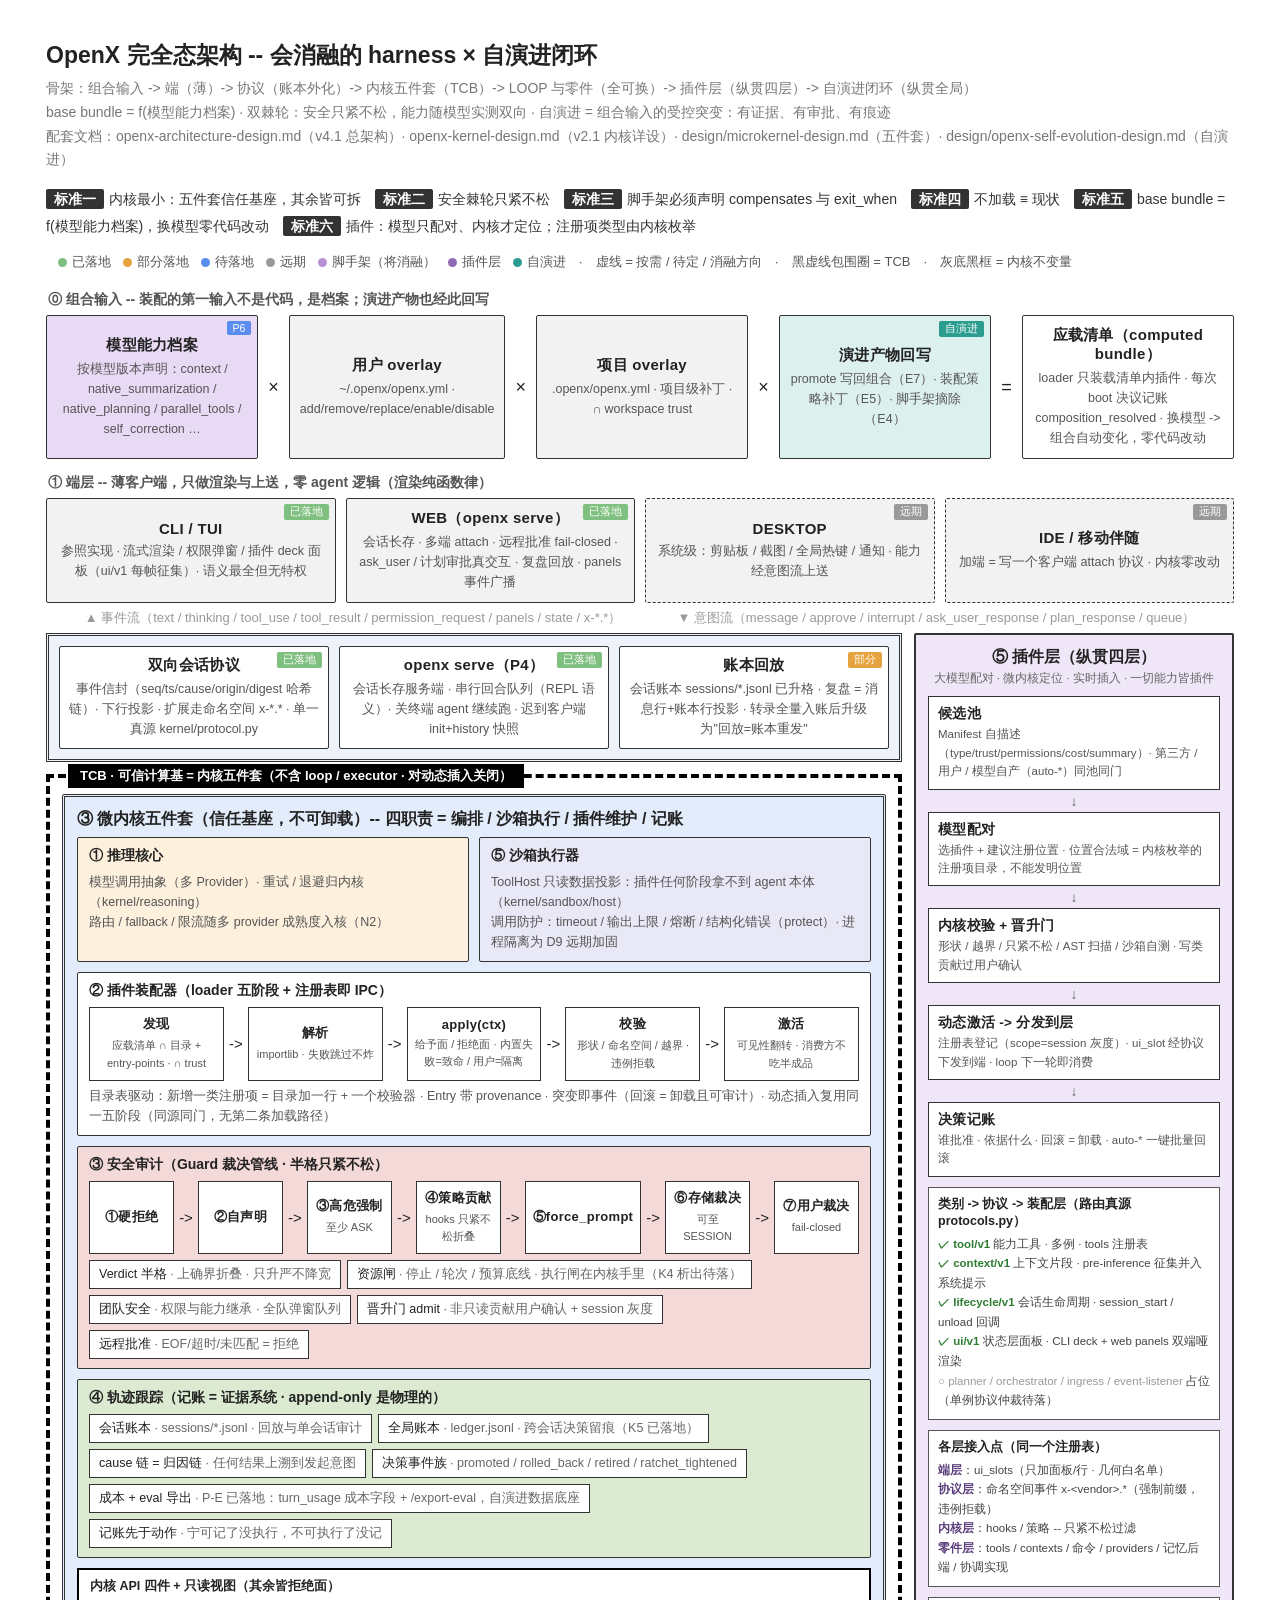
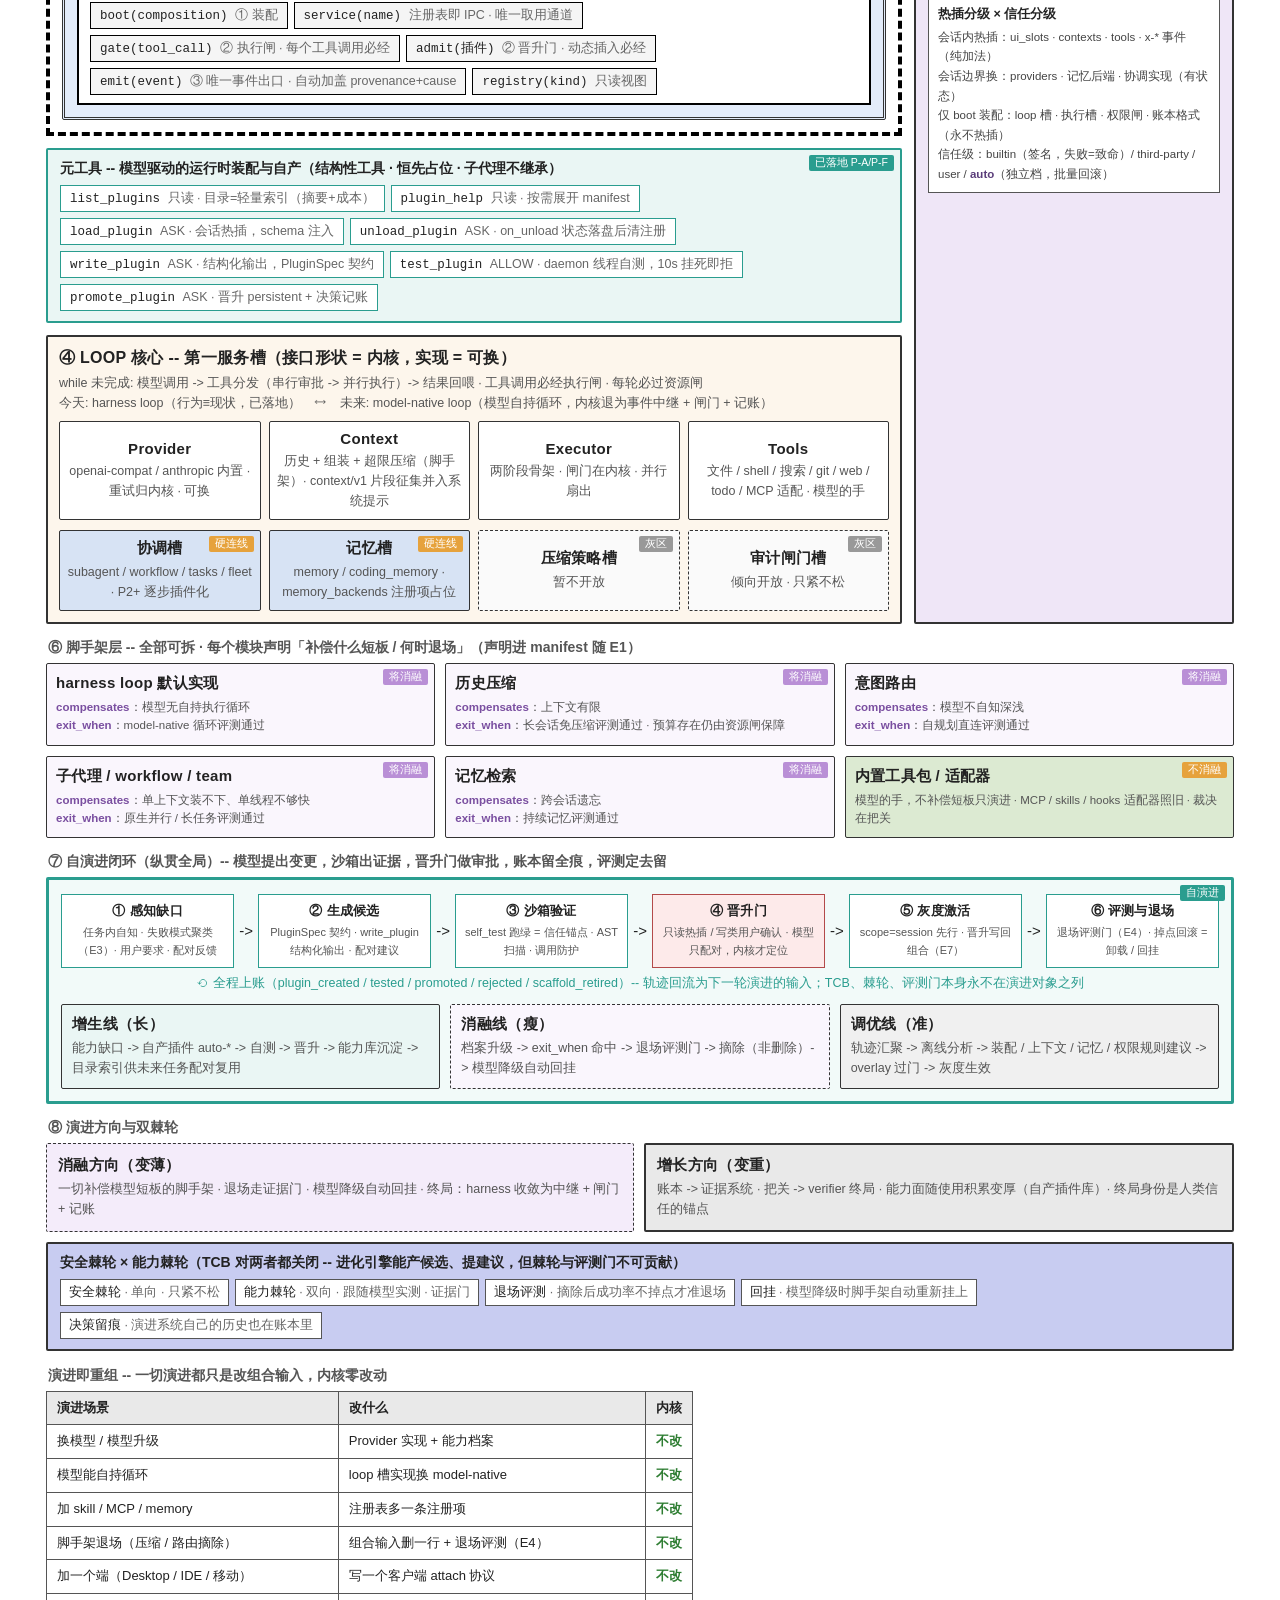
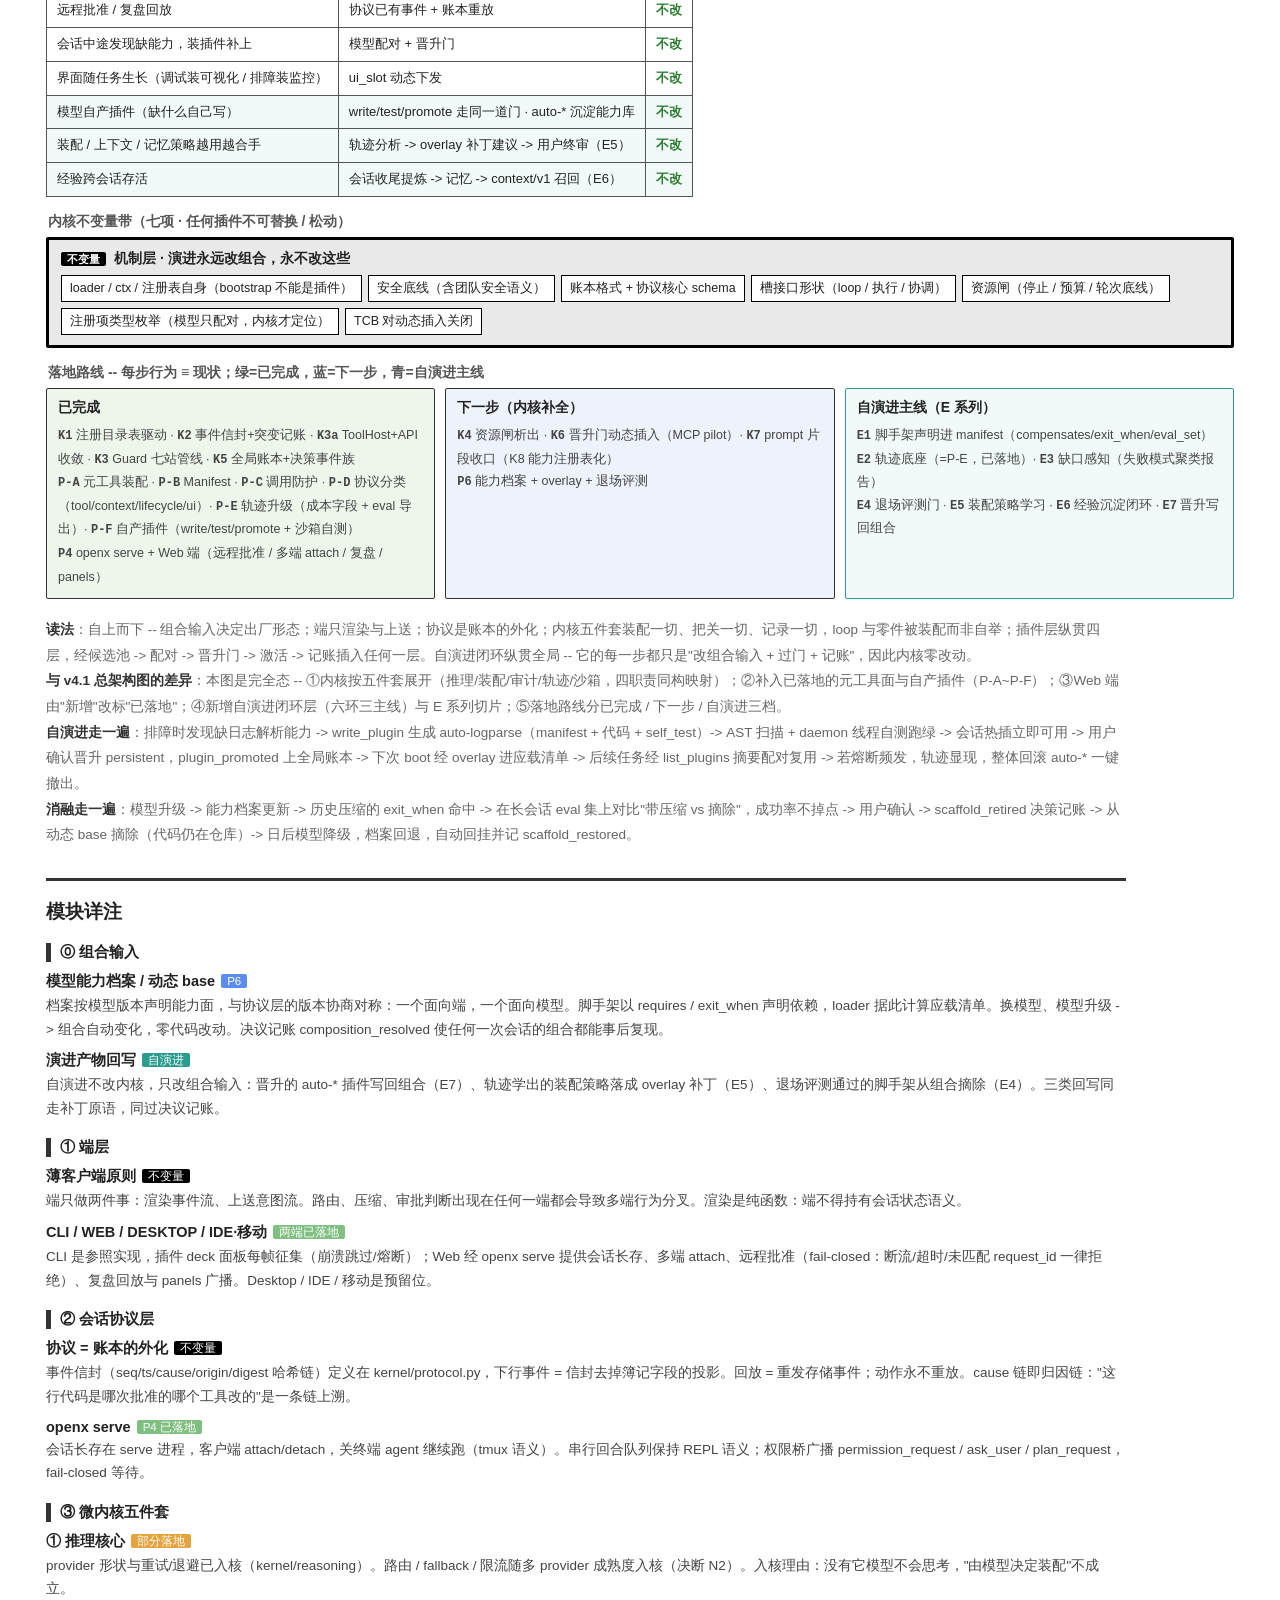
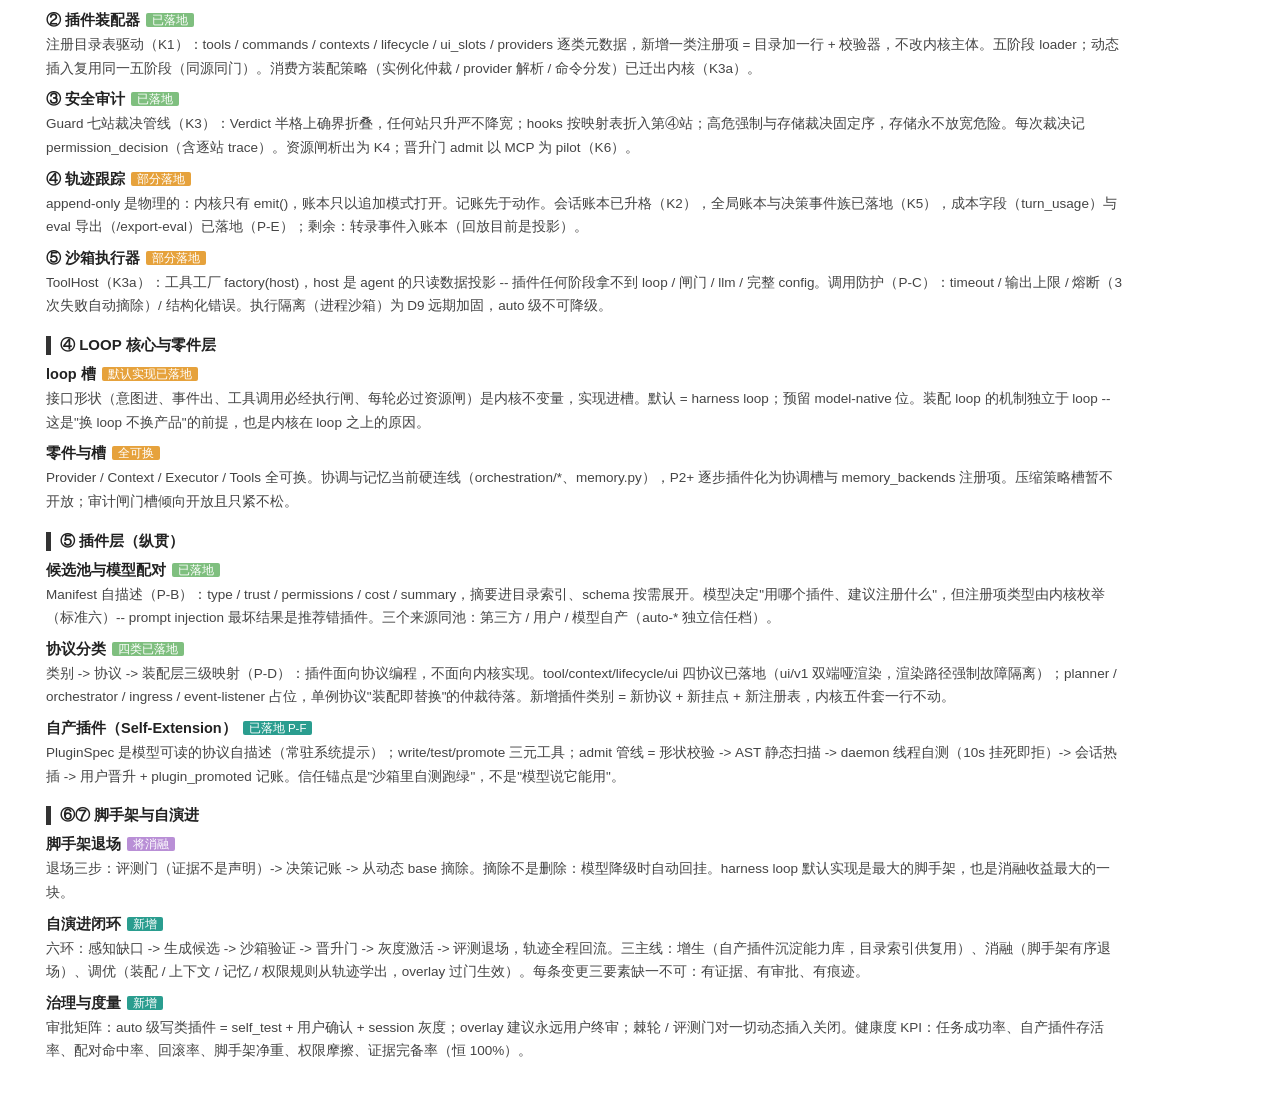
==== commit 72202c3a: "feat: P-E 轨迹升级（成本字段 + eval 导出），发布 v0.1.4 轨迹成本字段（自演进调优线的量化底座）： - kernel/protocol.py：新增 turn_usage 事件—" ====
--- a/docs/openx-full-architecture.html
+++ b/docs/openx-full-architecture.html
@@ -293,7 +293,7 @@
           <span class="reg">全局账本 <span class="c">· ledger.jsonl · 跨会话决策留痕（K5 已落地）</span></span>
           <span class="reg">cause 链 = 归因链 <span class="c">· 任何结果上溯到发起意图</span></span>
           <span class="reg">决策事件族 <span class="c">· promoted / rolled_back / retired / ratchet_tightened</span></span>
-          <span class="reg">成本 + eval 导出 <span class="c">· P-E 轨迹升级，自演进数据底座</span></span>
+          <span class="reg">成本 + eval 导出 <span class="c">· P-E 已落地：turn_usage 成本字段 + /export-eval，自演进数据底座</span></span>
           <span class="reg">记账先于动作 <span class="c">· 宁可记了没执行，不可执行了没记</span></span>
         </div>
       </div>
@@ -476,18 +476,18 @@
   <div class="box done">
     <div class="cap">已完成</div>
     <div class="p"><b>K1</b> 注册目录表驱动 · <b>K2</b> 事件信封+突变记账 · <b>K3a</b> ToolHost+API 收敛 · <b>K3</b> Guard 七站管线 · <b>K5</b> 全局账本+决策事件族<br>
-    <b>P-A</b> 元工具装配 · <b>P-B</b> Manifest · <b>P-C</b> 调用防护 · <b>P-D</b> 协议分类（tool/context/lifecycle/ui）· <b>P-F</b> 自产插件（write/test/promote + 沙箱自测）<br>
+    <b>P-A</b> 元工具装配 · <b>P-B</b> Manifest · <b>P-C</b> 调用防护 · <b>P-D</b> 协议分类（tool/context/lifecycle/ui）· <b>P-E</b> 轨迹升级（成本字段 + eval 导出）· <b>P-F</b> 自产插件（write/test/promote + 沙箱自测）<br>
     <b>P4</b> openx serve + Web 端（远程批准 / 多端 attach / 复盘 / panels）</div>
   </div>
   <div class="box next">
     <div class="cap">下一步（内核补全）</div>
     <div class="p"><b>K4</b> 资源闸析出 · <b>K6</b> 晋升门动态插入（MCP pilot）· <b>K7</b> prompt 片段收口（K8 能力注册表化）<br>
-    <b>P-E</b> 轨迹升级（成本字段 + eval 导出）· <b>P6</b> 能力档案 + overlay + 退场评测</div>
+    <b>P6</b> 能力档案 + overlay + 退场评测</div>
   </div>
   <div class="box selfe">
     <div class="cap">自演进主线（E 系列）</div>
     <div class="p"><b>E1</b> 脚手架声明进 manifest（compensates/exit_when/eval_set）<br>
-    <b>E2</b> 轨迹底座（=P-E）· <b>E3</b> 缺口感知（失败模式聚类报告）<br>
+    <b>E2</b> 轨迹底座（=P-E，已落地）· <b>E3</b> 缺口感知（失败模式聚类报告）<br>
     <b>E4</b> 退场评测门 · <b>E5</b> 装配策略学习 · <b>E6</b> 经验沉淀闭环 · <b>E7</b> 晋升写回组合</div>
   </div>
 </div>
@@ -525,7 +525,7 @@
   <dt>① 推理核心<span class="st part">部分落地</span></dt><dd>provider 形状与重试/退避已入核（kernel/reasoning）。路由 / fallback / 限流随多 provider 成熟度入核（决断 N2）。入核理由：没有它模型不会思考，"由模型决定装配"不成立。</dd>
   <dt>② 插件装配器<span class="st have">已落地</span></dt><dd>注册目录表驱动（K1）：tools / commands / contexts / lifecycle / ui_slots / providers 逐类元数据，新增一类注册项 = 目录加一行 + 校验器，不改内核主体。五阶段 loader；动态插入复用同一五阶段（同源同门）。消费方装配策略（实例化仲裁 / provider 解析 / 命令分发）已迁出内核（K3a）。</dd>
   <dt>③ 安全审计<span class="st have">已落地</span></dt><dd>Guard 七站裁决管线（K3）：Verdict 半格上确界折叠，任何站只升严不降宽；hooks 按映射表折入第④站；高危强制与存储裁决固定序，存储永不放宽危险。每次裁决记 permission_decision（含逐站 trace）。资源闸析出为 K4；晋升门 admit 以 MCP 为 pilot（K6）。</dd>
-  <dt>④ 轨迹跟踪<span class="st part">部分落地</span></dt><dd>append-only 是物理的：内核只有 emit()，账本只以追加模式打开。记账先于动作。会话账本已升格（K2），全局账本与决策事件族已落地（K5），成本字段与 eval 导出随 P-E -- 后者是自演进调优线的数据底座。</dd>
+  <dt>④ 轨迹跟踪<span class="st part">部分落地</span></dt><dd>append-only 是物理的：内核只有 emit()，账本只以追加模式打开。记账先于动作。会话账本已升格（K2），全局账本与决策事件族已落地（K5），成本字段（turn_usage）与 eval 导出（/export-eval）已落地（P-E）；剩余：转录事件入账本（回放目前是投影）。</dd>
   <dt>⑤ 沙箱执行器<span class="st part">部分落地</span></dt><dd>ToolHost（K3a）：工具工厂 factory(host)，host 是 agent 的只读数据投影 -- 插件任何阶段拿不到 loop / 闸门 / llm / 完整 config。调用防护（P-C）：timeout / 输出上限 / 熔断（3 次失败自动摘除）/ 结构化错误。执行隔离（进程沙箱）为 D9 远期加固，auto 级不可降级。</dd>
 </dl>
 
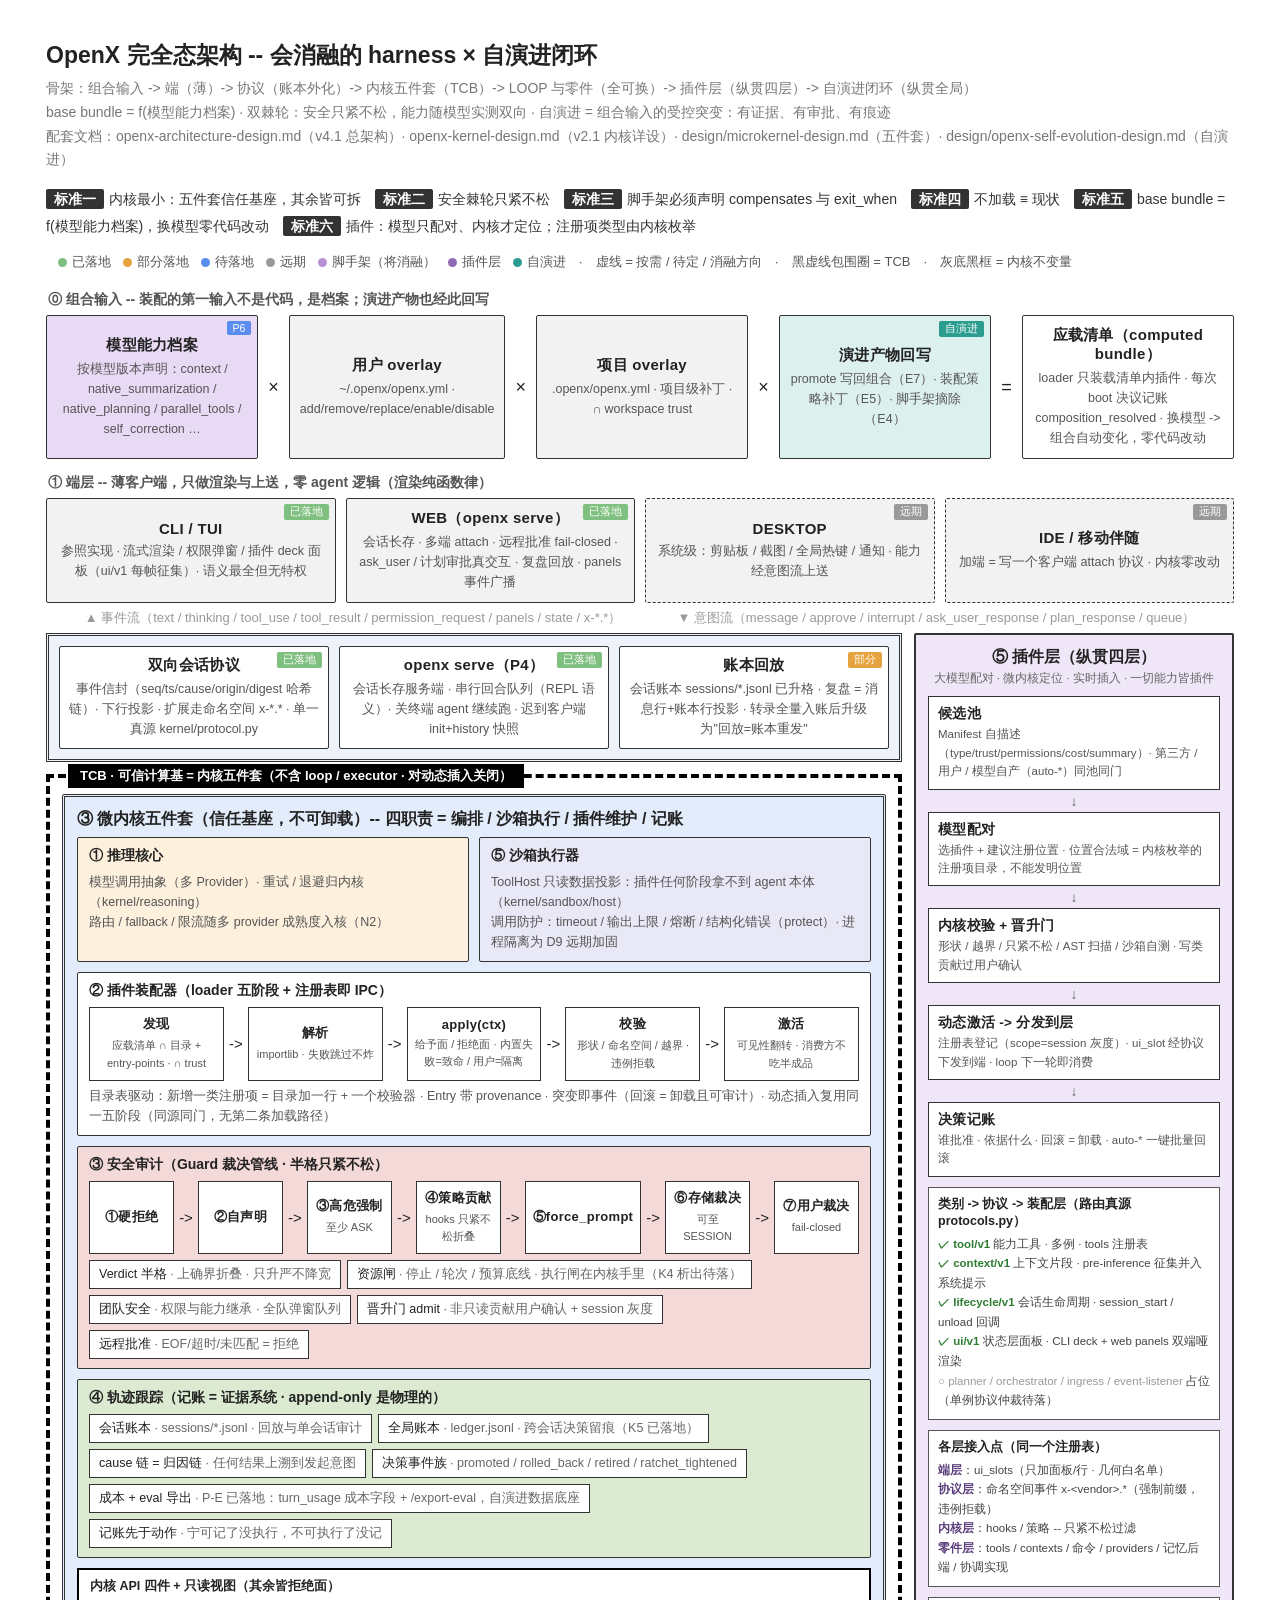
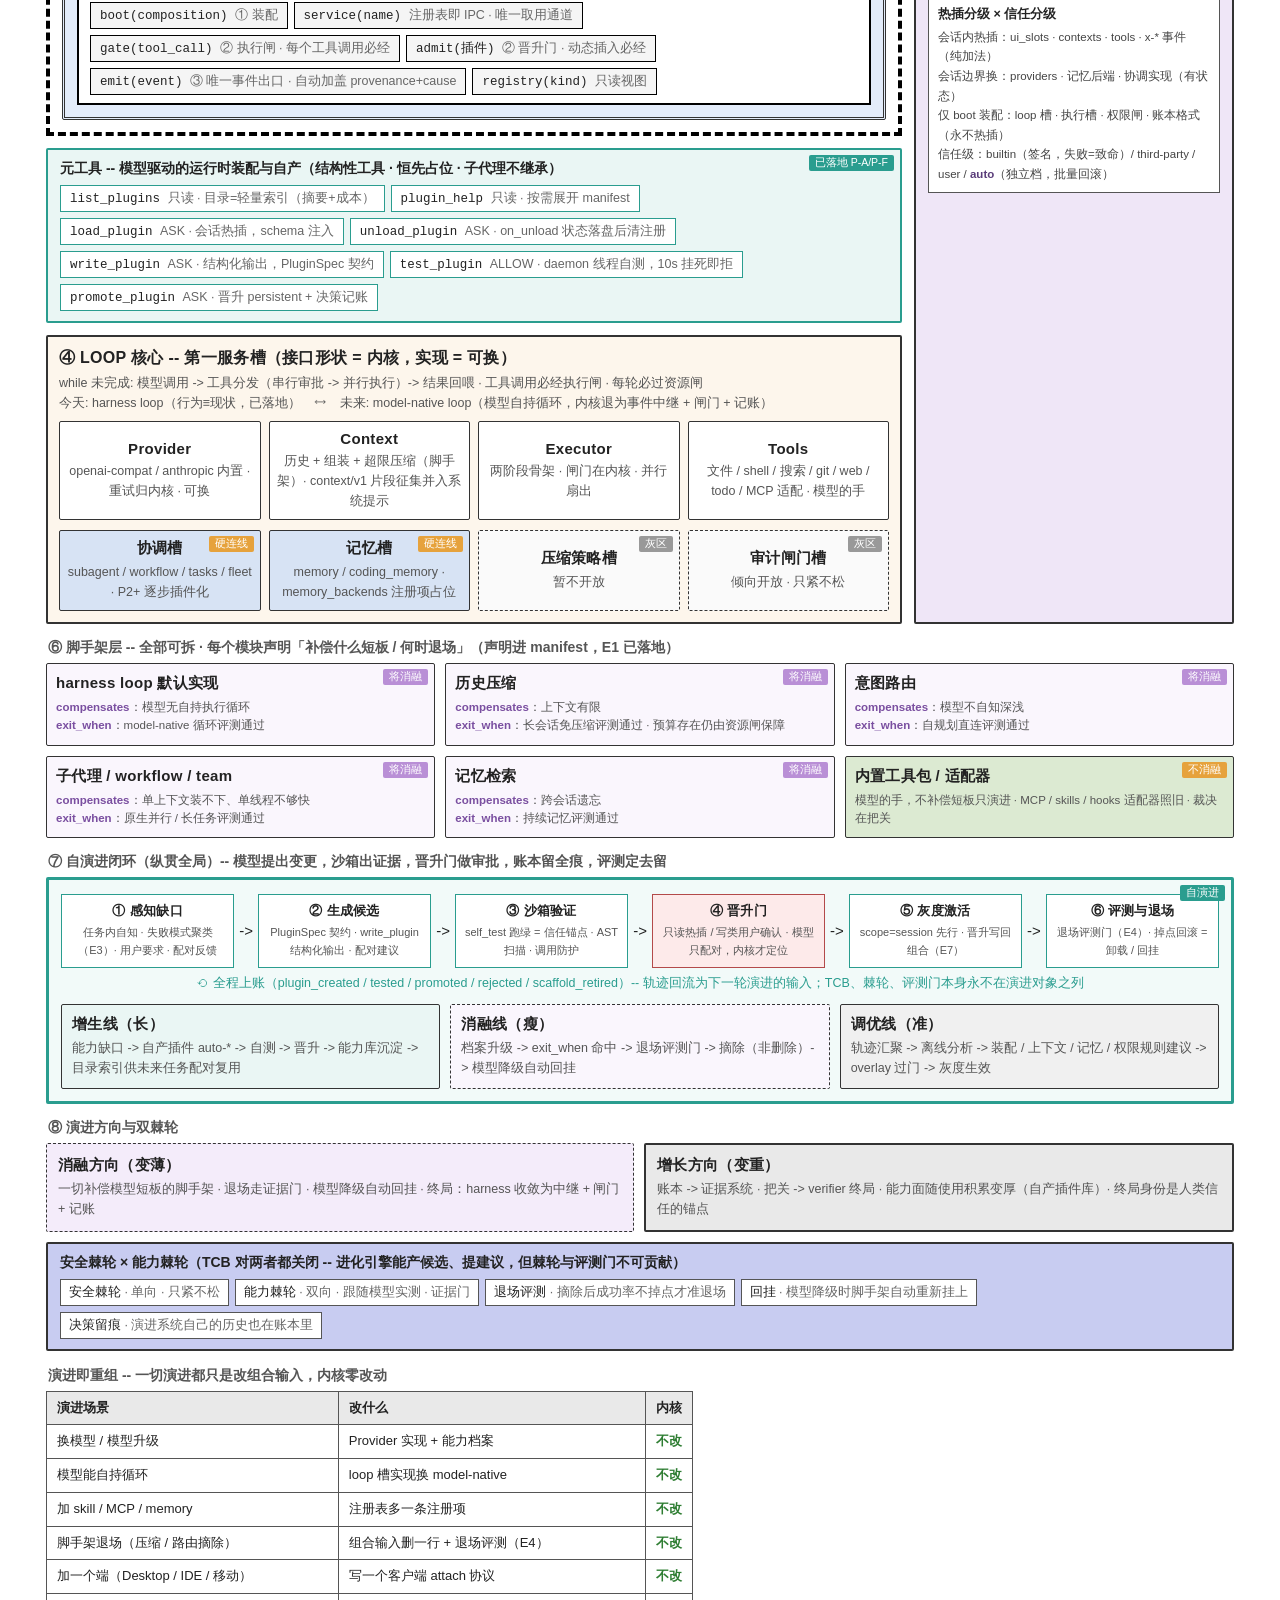
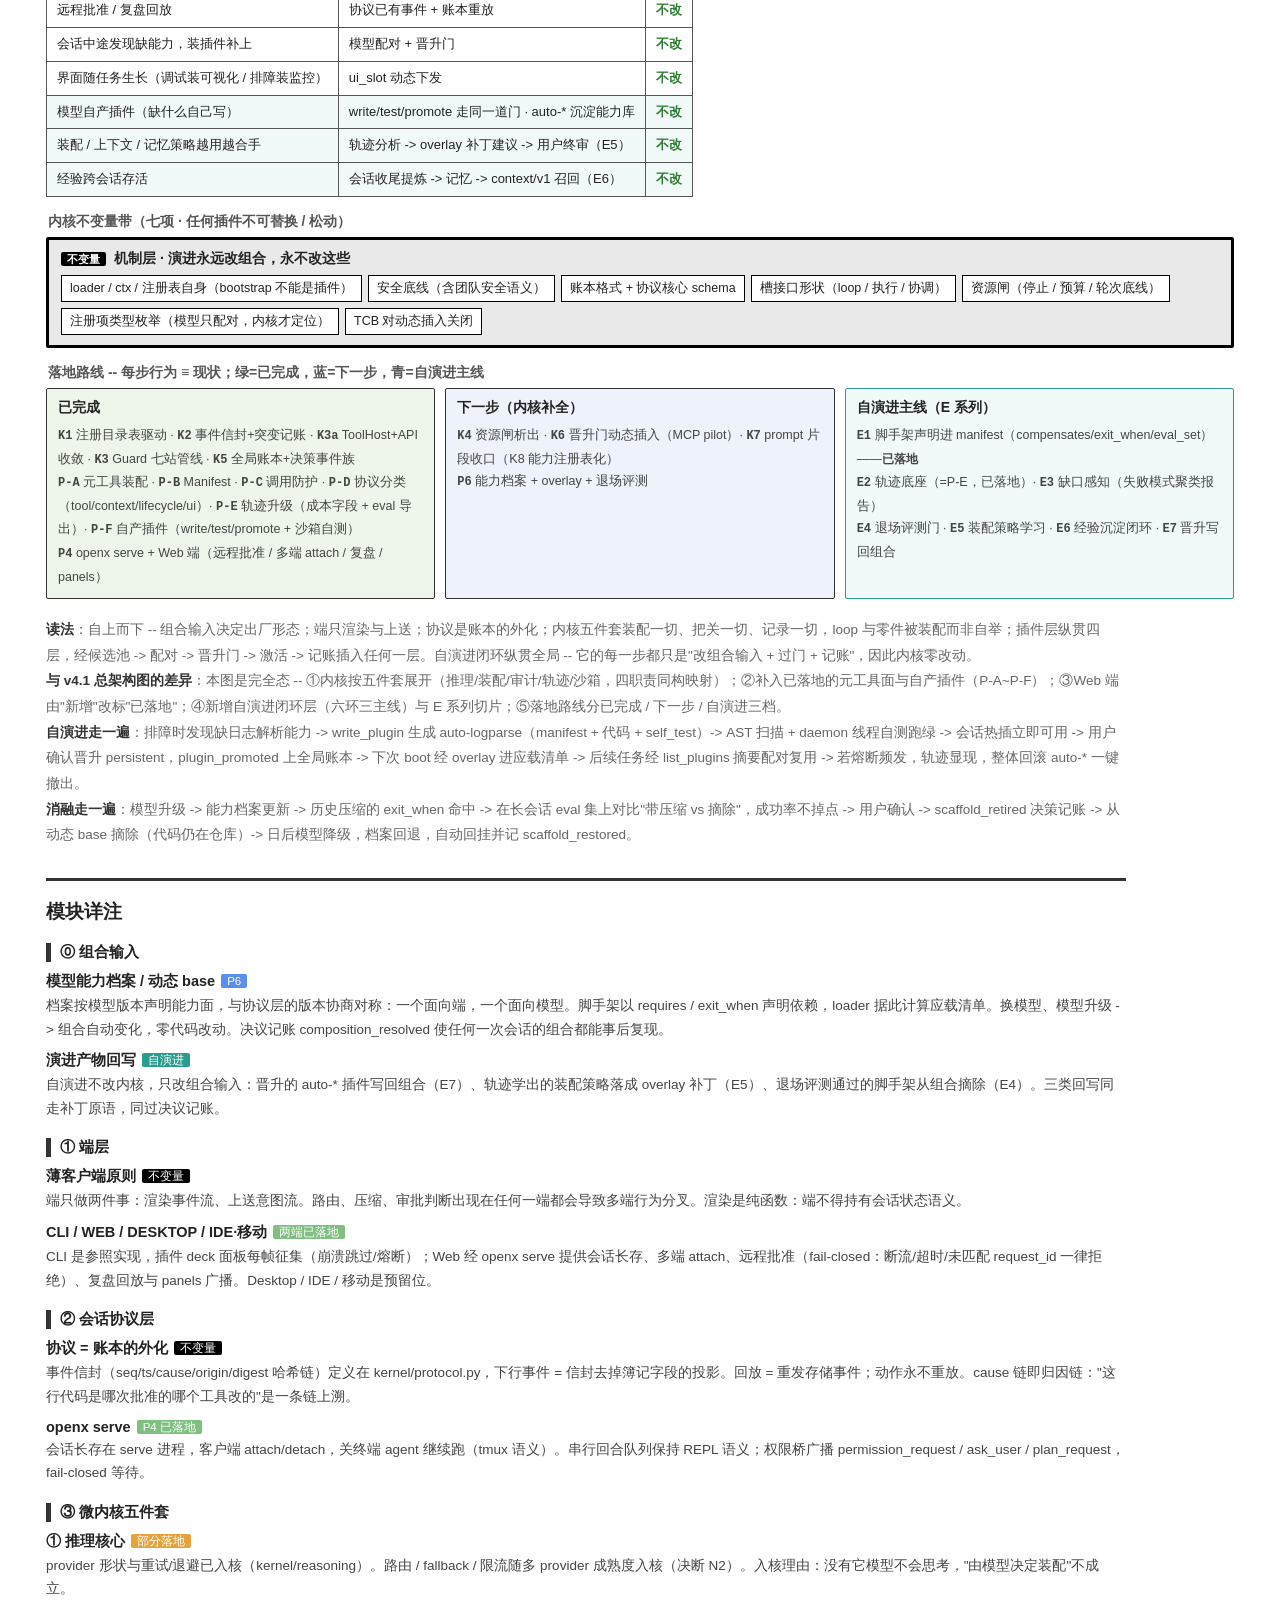
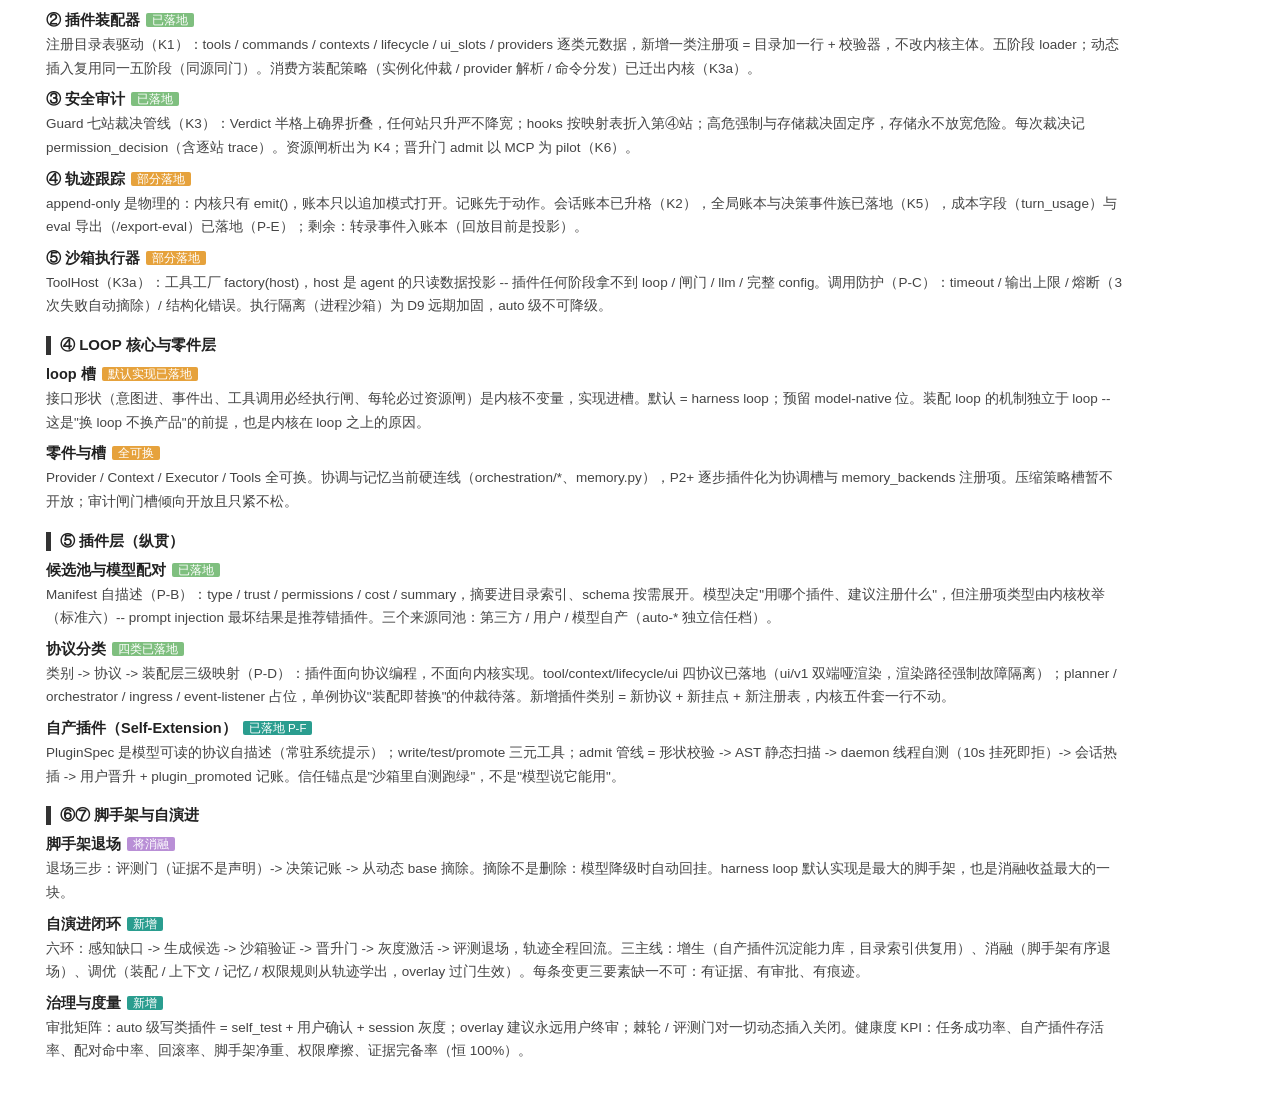
==== commit 29272a4c: "feat: E1 演进声明进 Manifest（scaffold 块），发布 v0.1.5 补偿模型短板的模块（压缩 / 路由 / 子代理 / 记忆检索 / loop 本体…）现在可在 __openx" ====
--- a/docs/openx-full-architecture.html
+++ b/docs/openx-full-architecture.html
@@ -391,7 +391,7 @@
 
 </div><!-- /mid -->
 
-<div class="layerlabel">⑥ 脚手架层 -- 全部可拆 · 每个模块声明「补偿什么短板 / 何时退场」（声明进 manifest 随 E1）</div>
+<div class="layerlabel">⑥ 脚手架层 -- 全部可拆 · 每个模块声明「补偿什么短板 / 何时退场」（声明进 manifest，E1 已落地）</div>
 <div class="scfld">
   <div class="box"><span class="tag decay">将消融</span><div class="t">harness loop 默认实现</div><div class="why"><b>compensates</b>：模型无自持执行循环<br><b>exit_when</b>：model-native 循环评测通过</div></div>
   <div class="box"><span class="tag decay">将消融</span><div class="t">历史压缩</div><div class="why"><b>compensates</b>：上下文有限<br><b>exit_when</b>：长会话免压缩评测通过 · 预算存在仍由资源闸保障</div></div>
@@ -486,7 +486,7 @@
   </div>
   <div class="box selfe">
     <div class="cap">自演进主线（E 系列）</div>
-    <div class="p"><b>E1</b> 脚手架声明进 manifest（compensates/exit_when/eval_set）<br>
+    <div class="p"><b>E1</b> 脚手架声明进 manifest（compensates/exit_when/eval_set）——<b>已落地</b><br>
     <b>E2</b> 轨迹底座（=P-E，已落地）· <b>E3</b> 缺口感知（失败模式聚类报告）<br>
     <b>E4</b> 退场评测门 · <b>E5</b> 装配策略学习 · <b>E6</b> 经验沉淀闭环 · <b>E7</b> 晋升写回组合</div>
   </div>
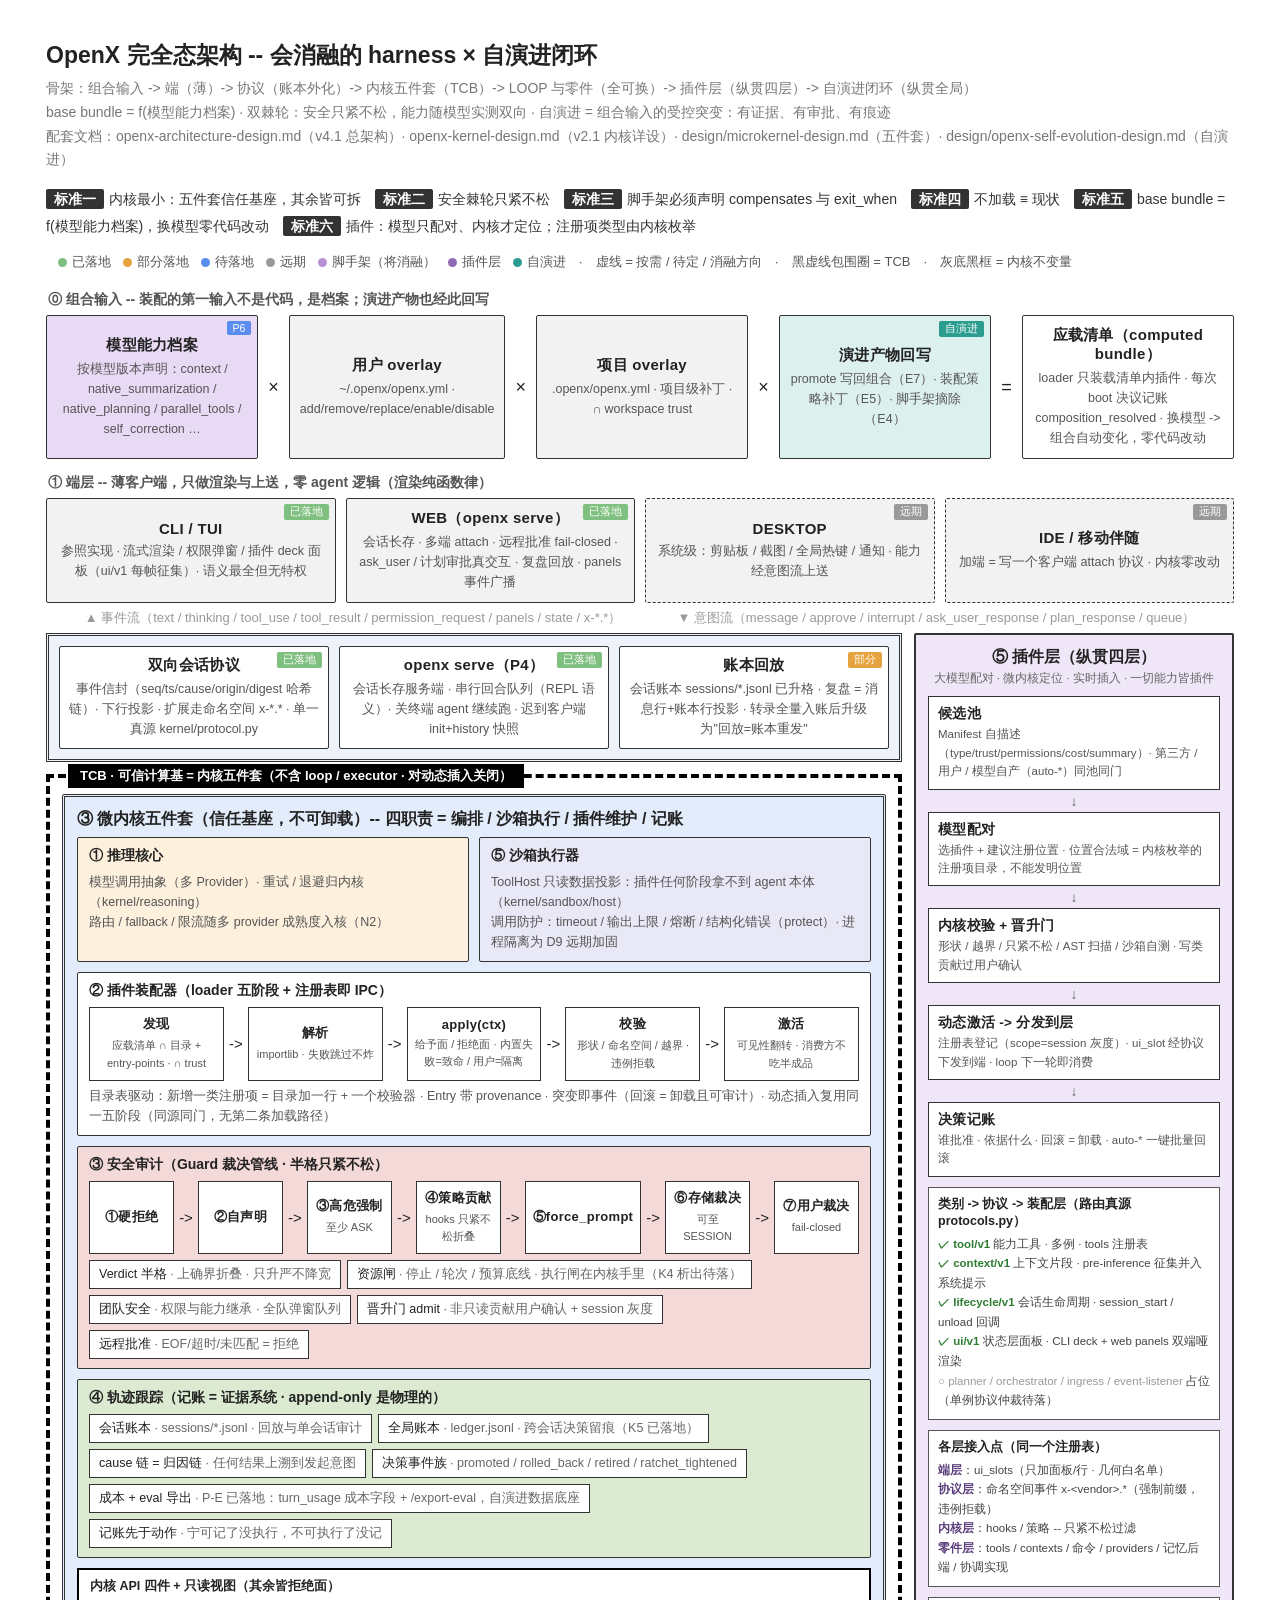
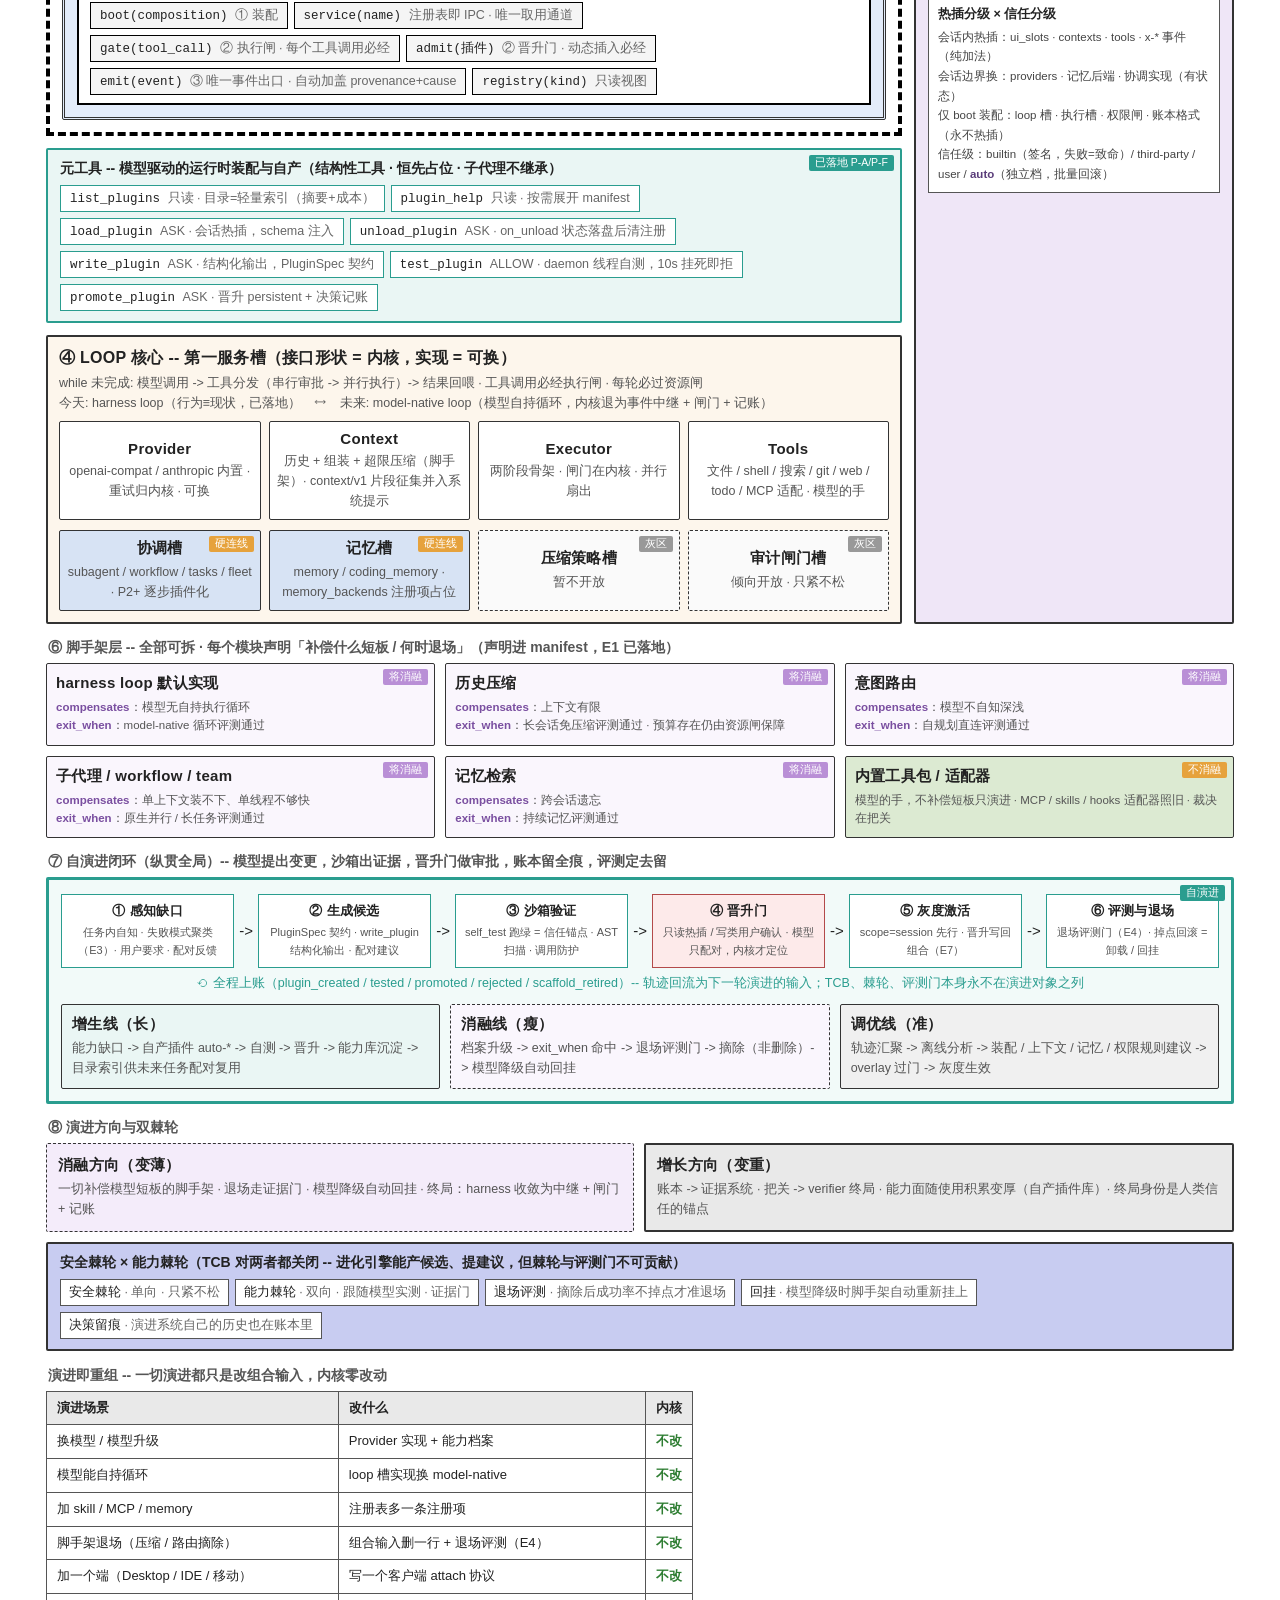
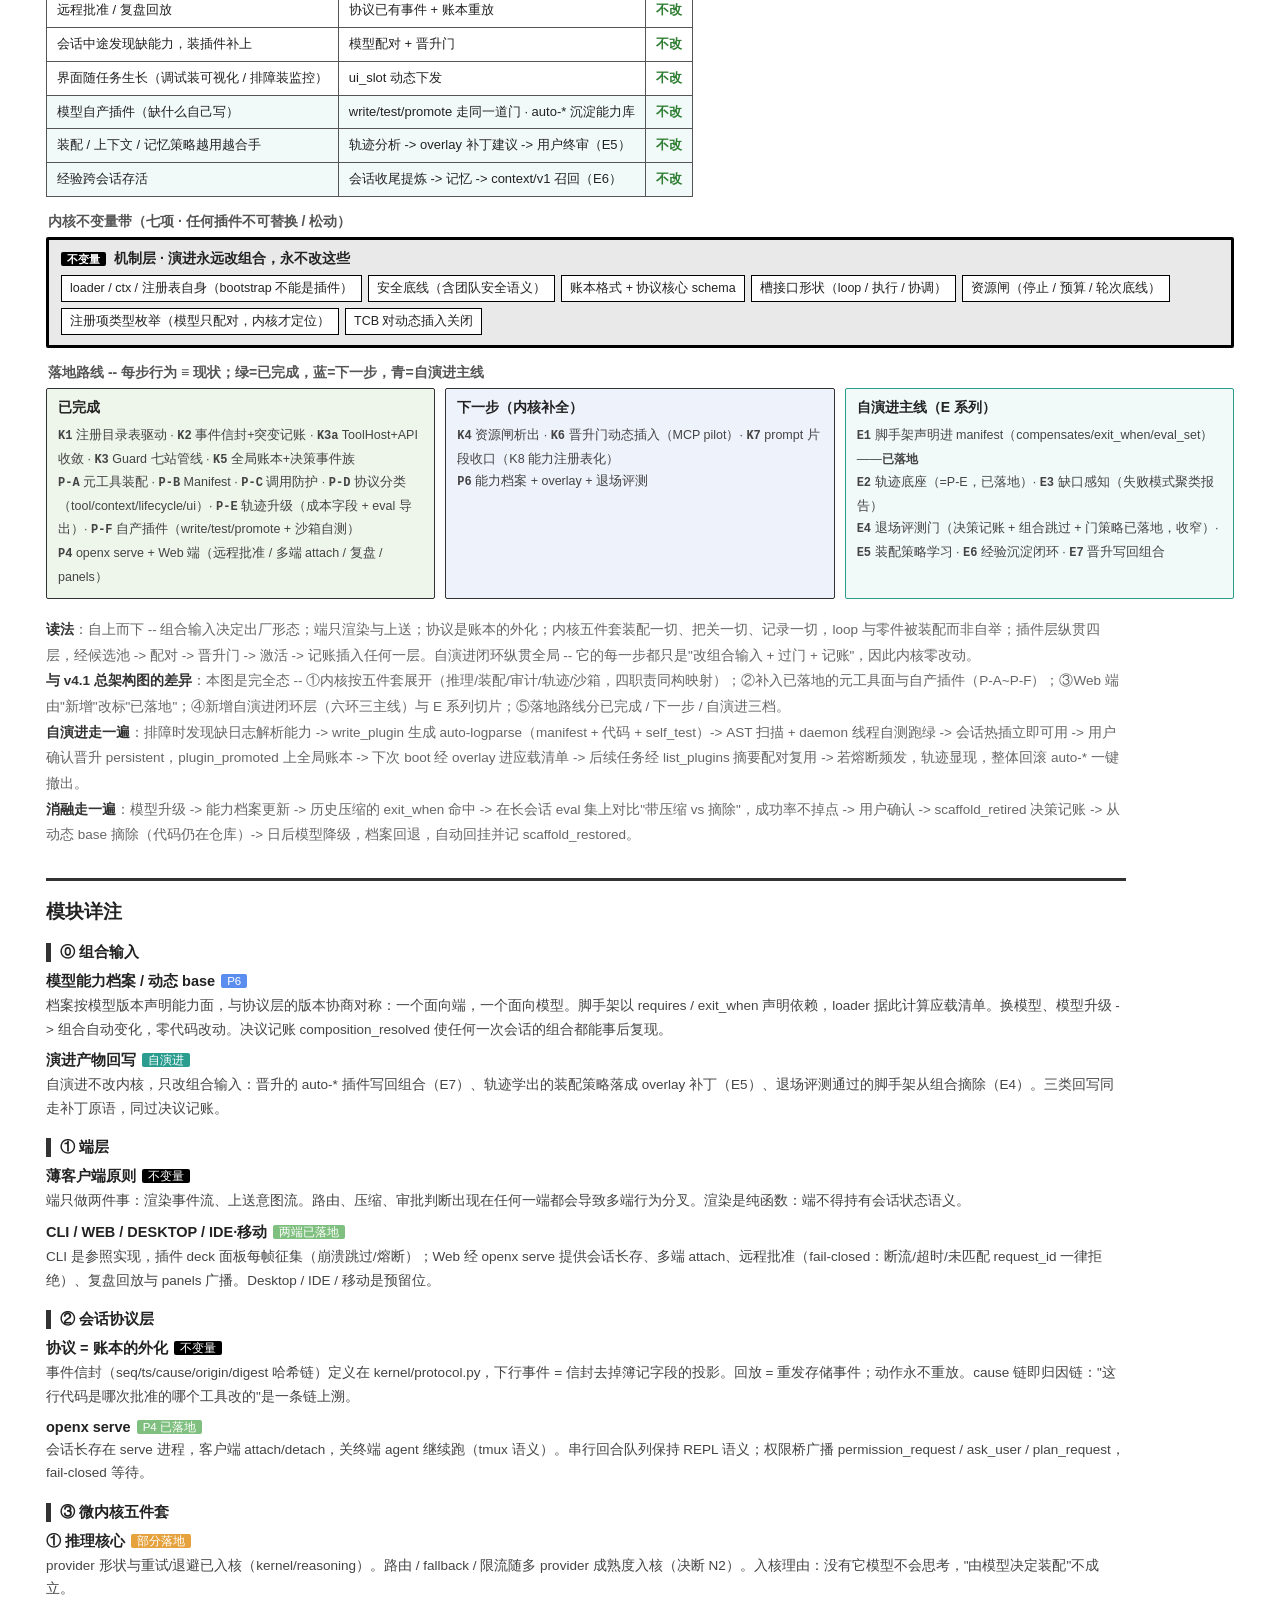
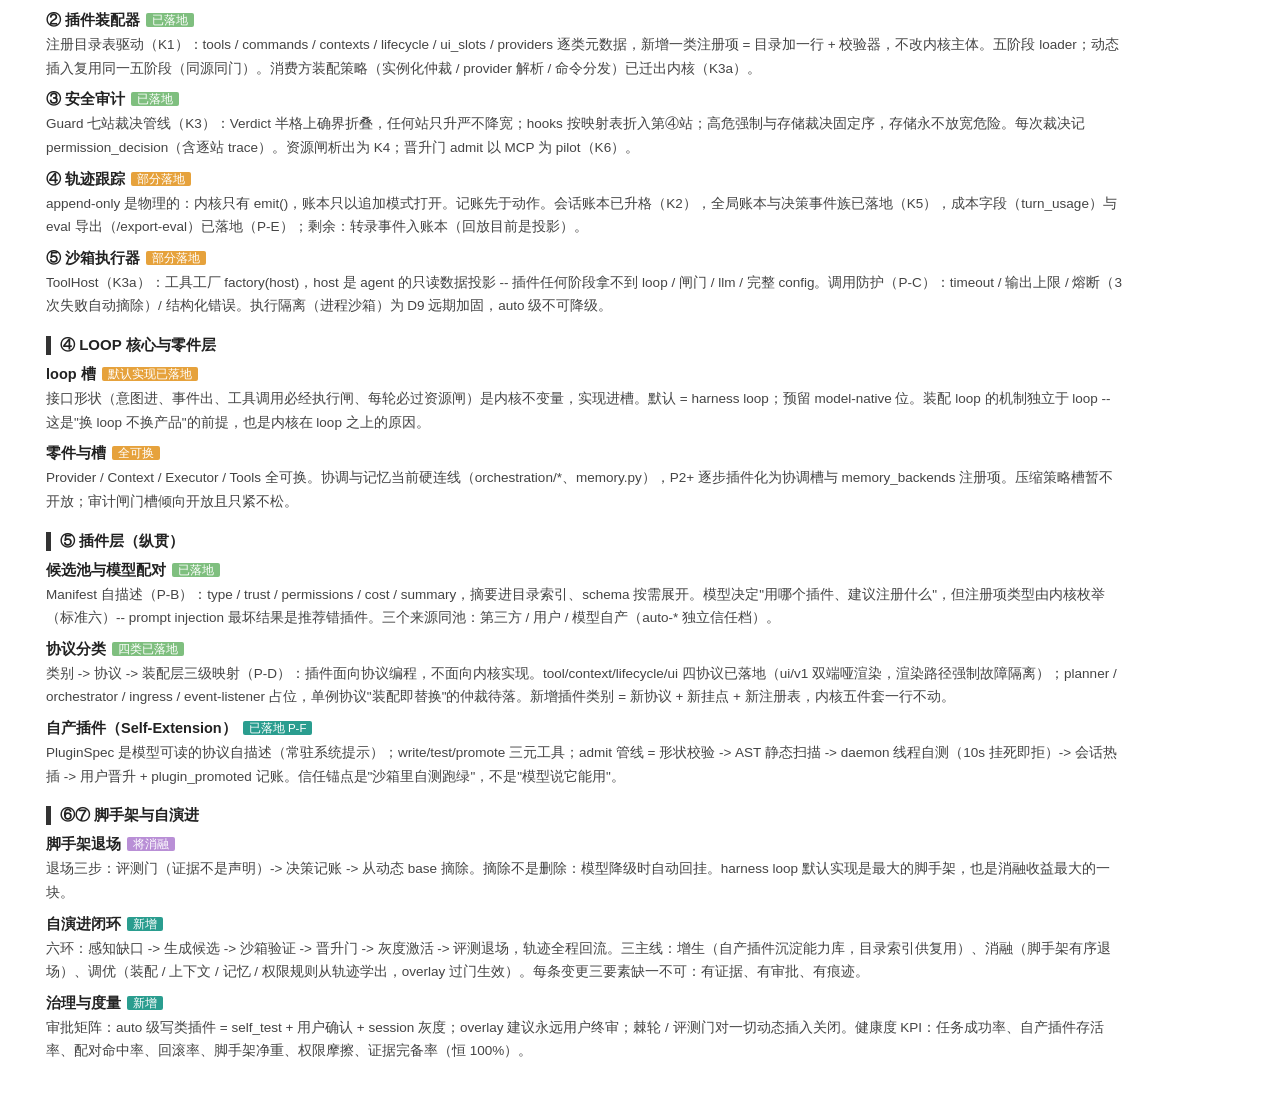
==== commit 35f7e110: "feat: E4 退场机制（scaffold_retired/restored + 退场登记表 + 评测门策略），发布 v0.1.6 脚手架可退场，且决策留痕。收窄版落地（完整评测 runner 与 " ====
--- a/docs/openx-full-architecture.html
+++ b/docs/openx-full-architecture.html
@@ -488,7 +488,7 @@
     <div class="cap">自演进主线（E 系列）</div>
     <div class="p"><b>E1</b> 脚手架声明进 manifest（compensates/exit_when/eval_set）——<b>已落地</b><br>
     <b>E2</b> 轨迹底座（=P-E，已落地）· <b>E3</b> 缺口感知（失败模式聚类报告）<br>
-    <b>E4</b> 退场评测门 · <b>E5</b> 装配策略学习 · <b>E6</b> 经验沉淀闭环 · <b>E7</b> 晋升写回组合</div>
+    <b>E4</b> 退场评测门（决策记账 + 组合跳过 + 门策略已落地，收窄）· <b>E5</b> 装配策略学习 · <b>E6</b> 经验沉淀闭环 · <b>E7</b> 晋升写回组合</div>
   </div>
 </div>
 
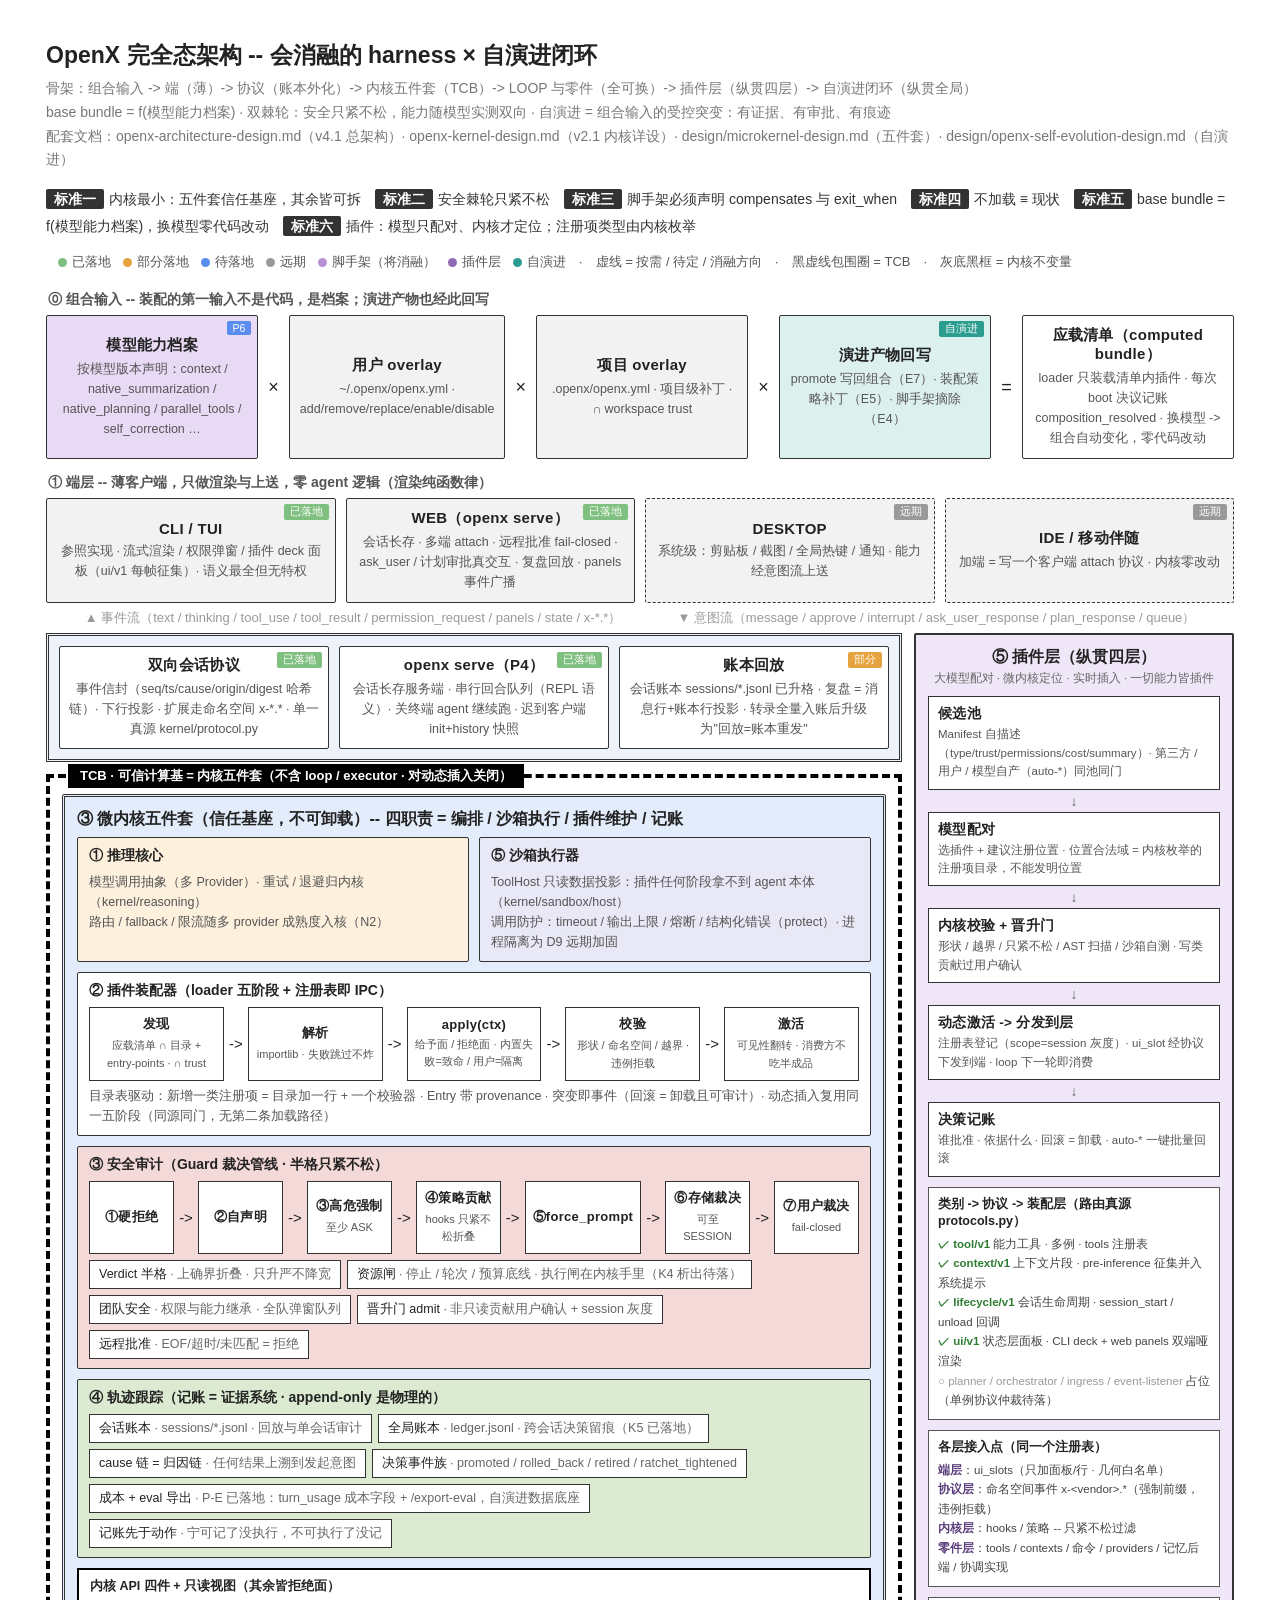
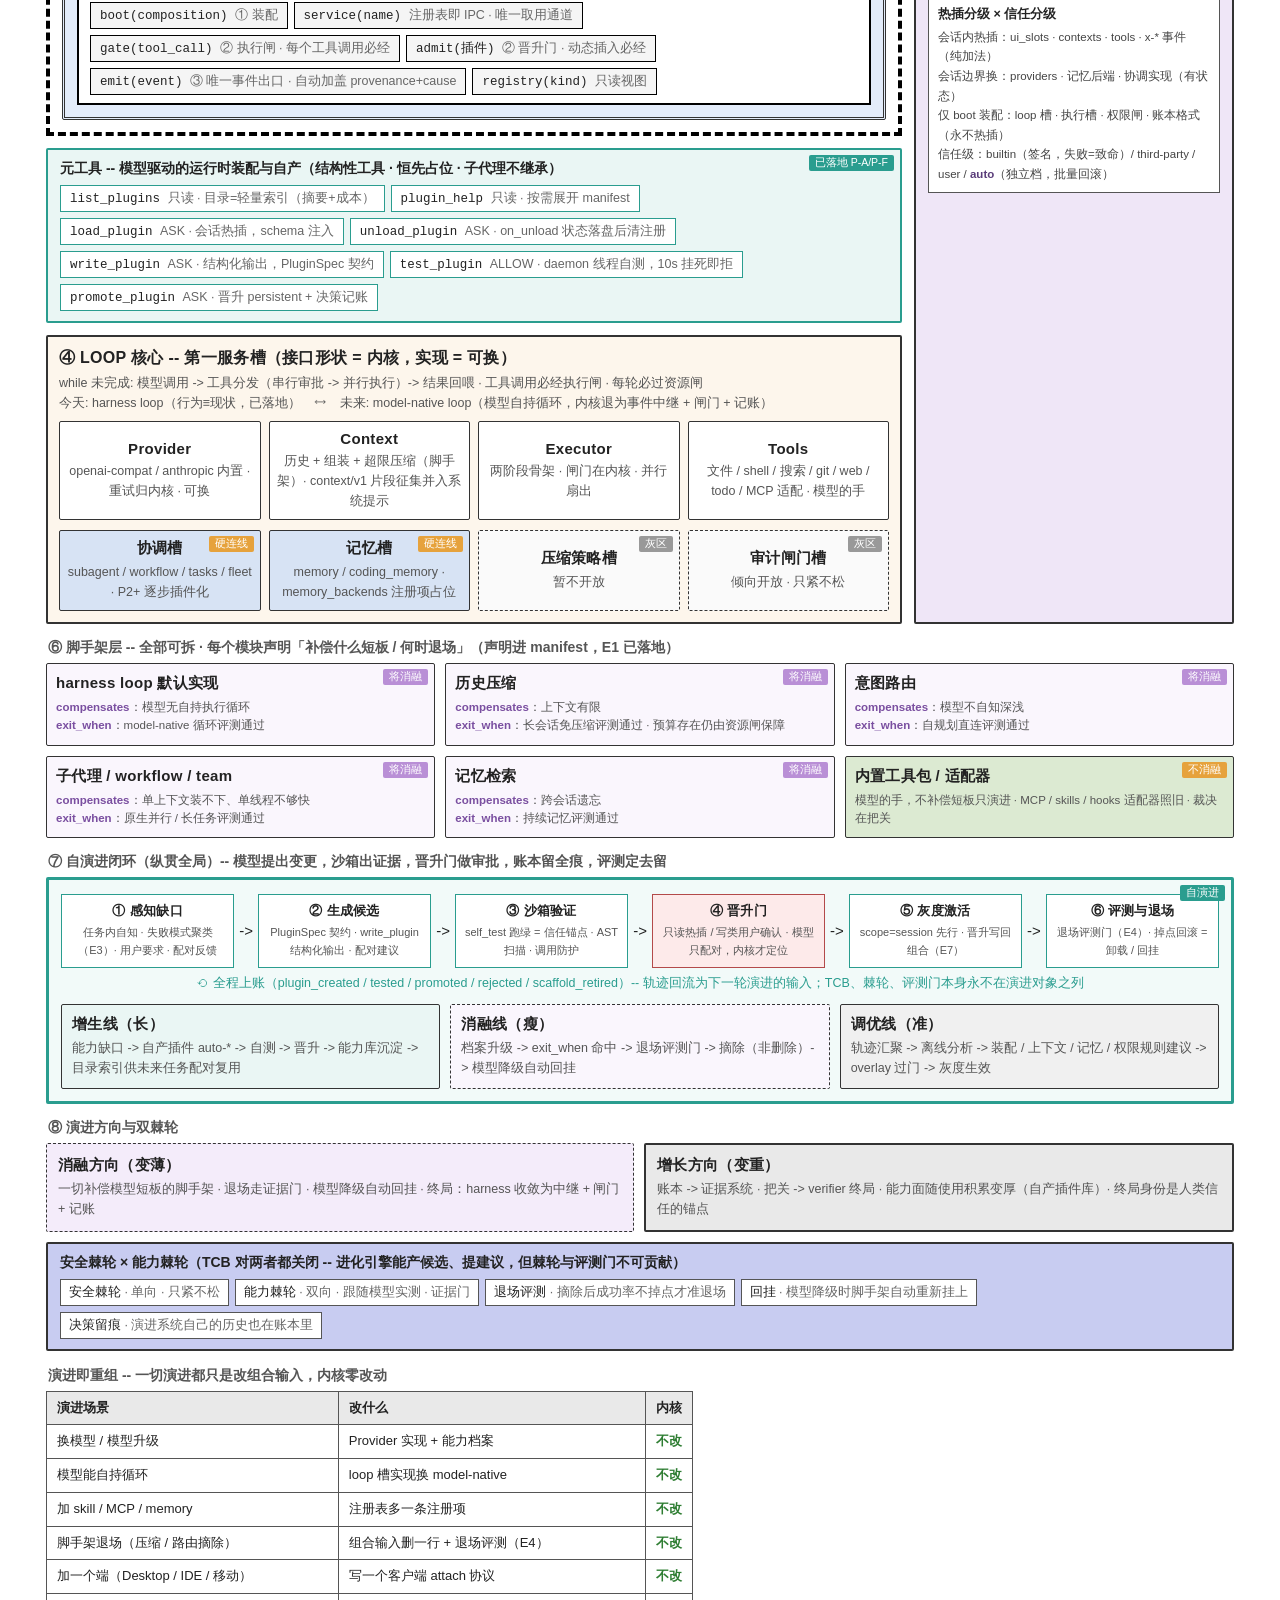
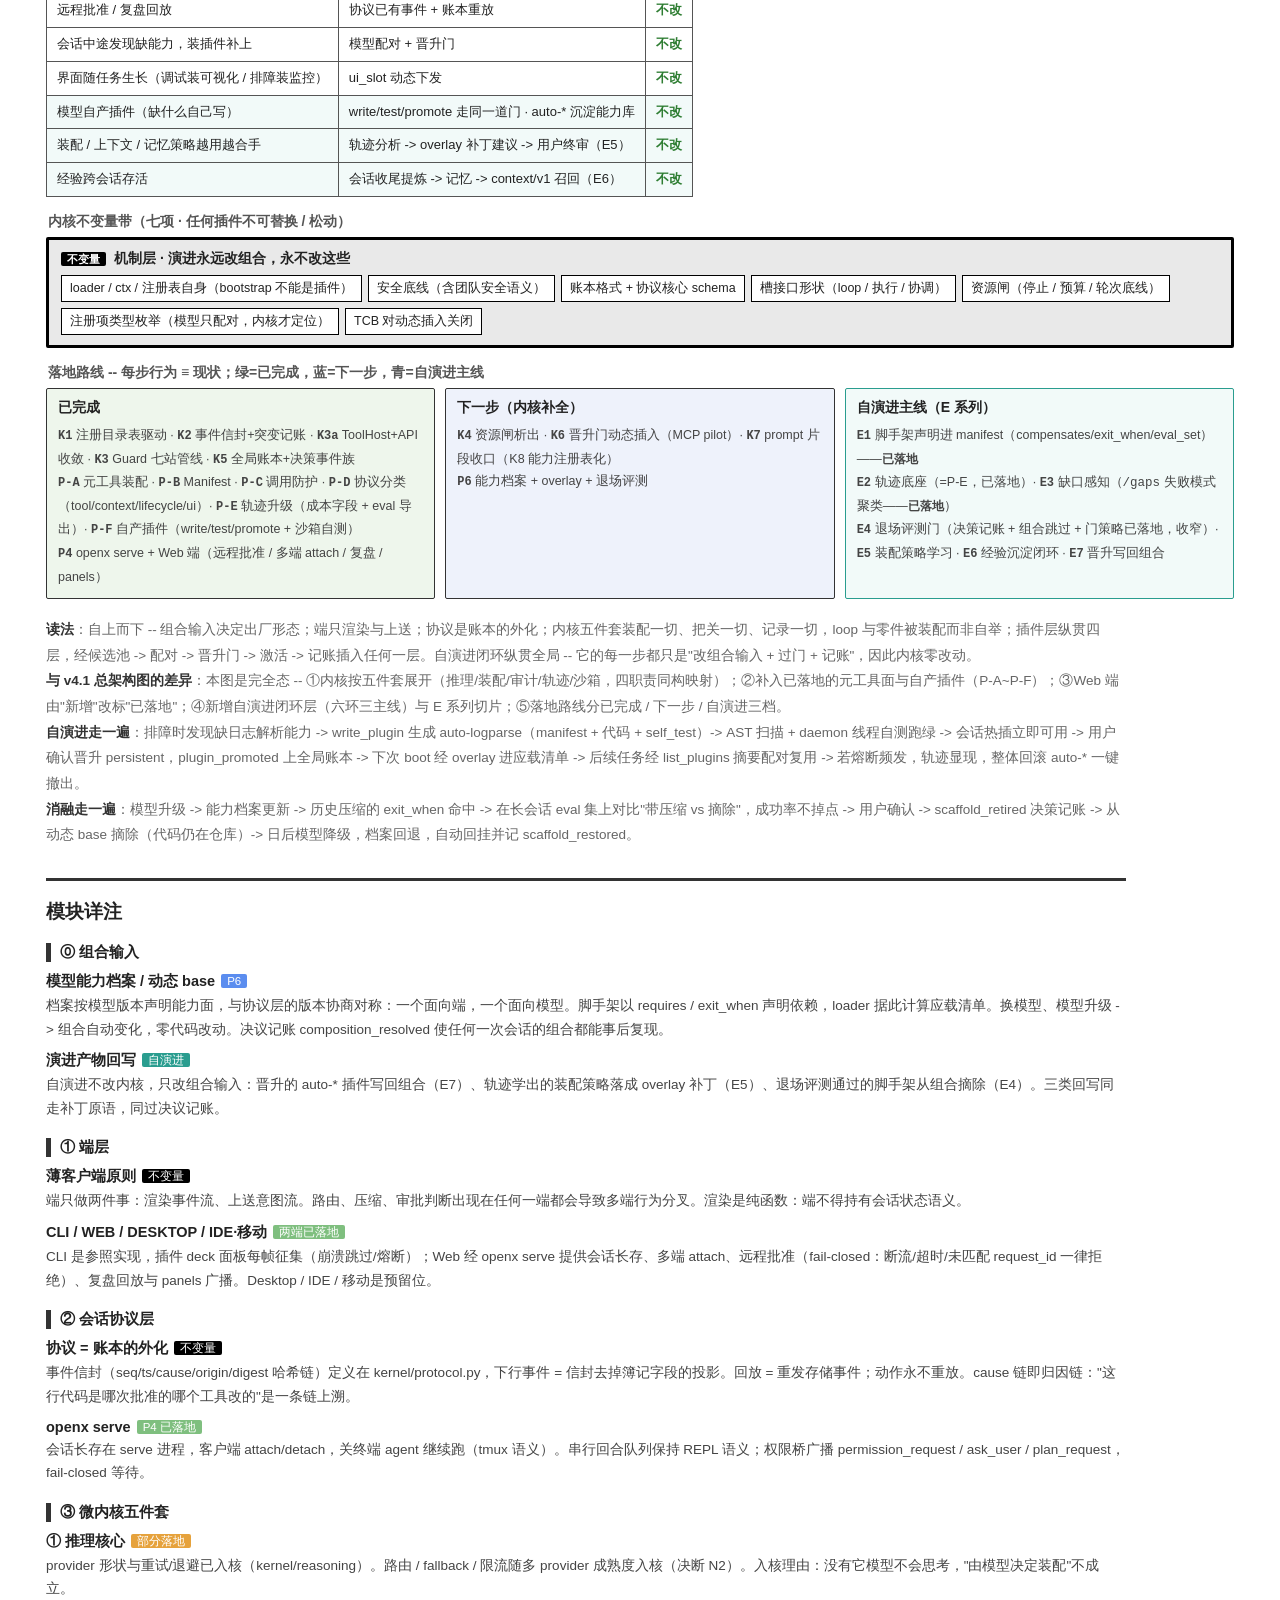
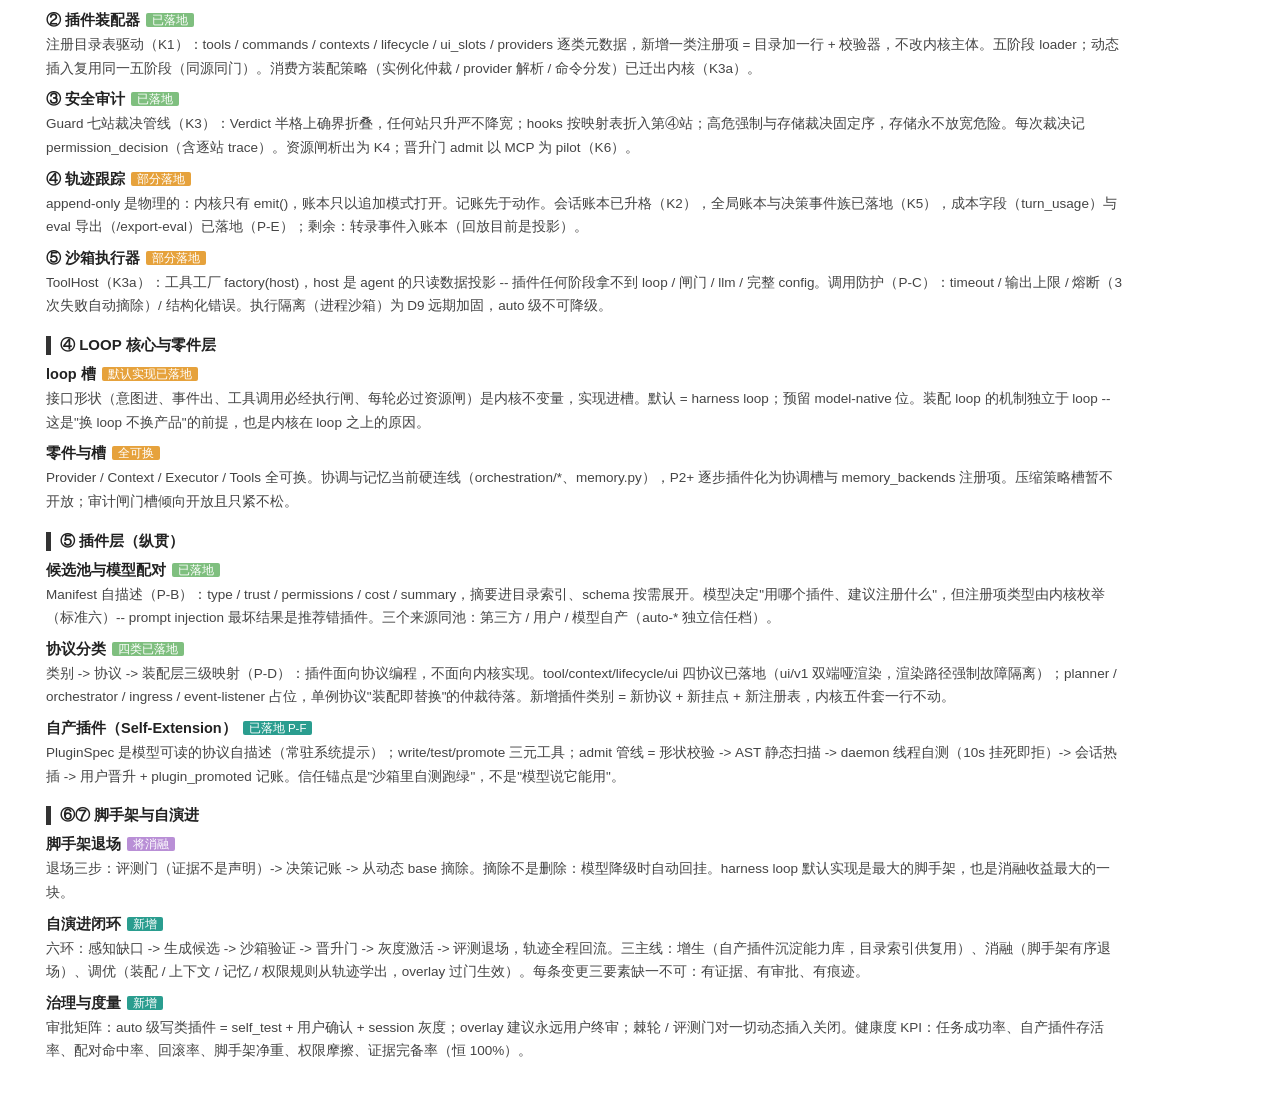
==== commit 6712eb65: "feat: E3 缺口感知（/gaps 离线失败模式聚类 + 可回喂片段），发布 v0.1.7 - /gaps：离线扫当前工作区最近会话账本，聚四类可操作信号——   tool_failure（工具反" ====
--- a/docs/openx-full-architecture.html
+++ b/docs/openx-full-architecture.html
@@ -487,7 +487,7 @@
   <div class="box selfe">
     <div class="cap">自演进主线（E 系列）</div>
     <div class="p"><b>E1</b> 脚手架声明进 manifest（compensates/exit_when/eval_set）——<b>已落地</b><br>
-    <b>E2</b> 轨迹底座（=P-E，已落地）· <b>E3</b> 缺口感知（失败模式聚类报告）<br>
+    <b>E2</b> 轨迹底座（=P-E，已落地）· <b>E3</b> 缺口感知（<code>/gaps</code> 失败模式聚类——<b>已落地</b>）<br>
     <b>E4</b> 退场评测门（决策记账 + 组合跳过 + 门策略已落地，收窄）· <b>E5</b> 装配策略学习 · <b>E6</b> 经验沉淀闭环 · <b>E7</b> 晋升写回组合</div>
   </div>
 </div>
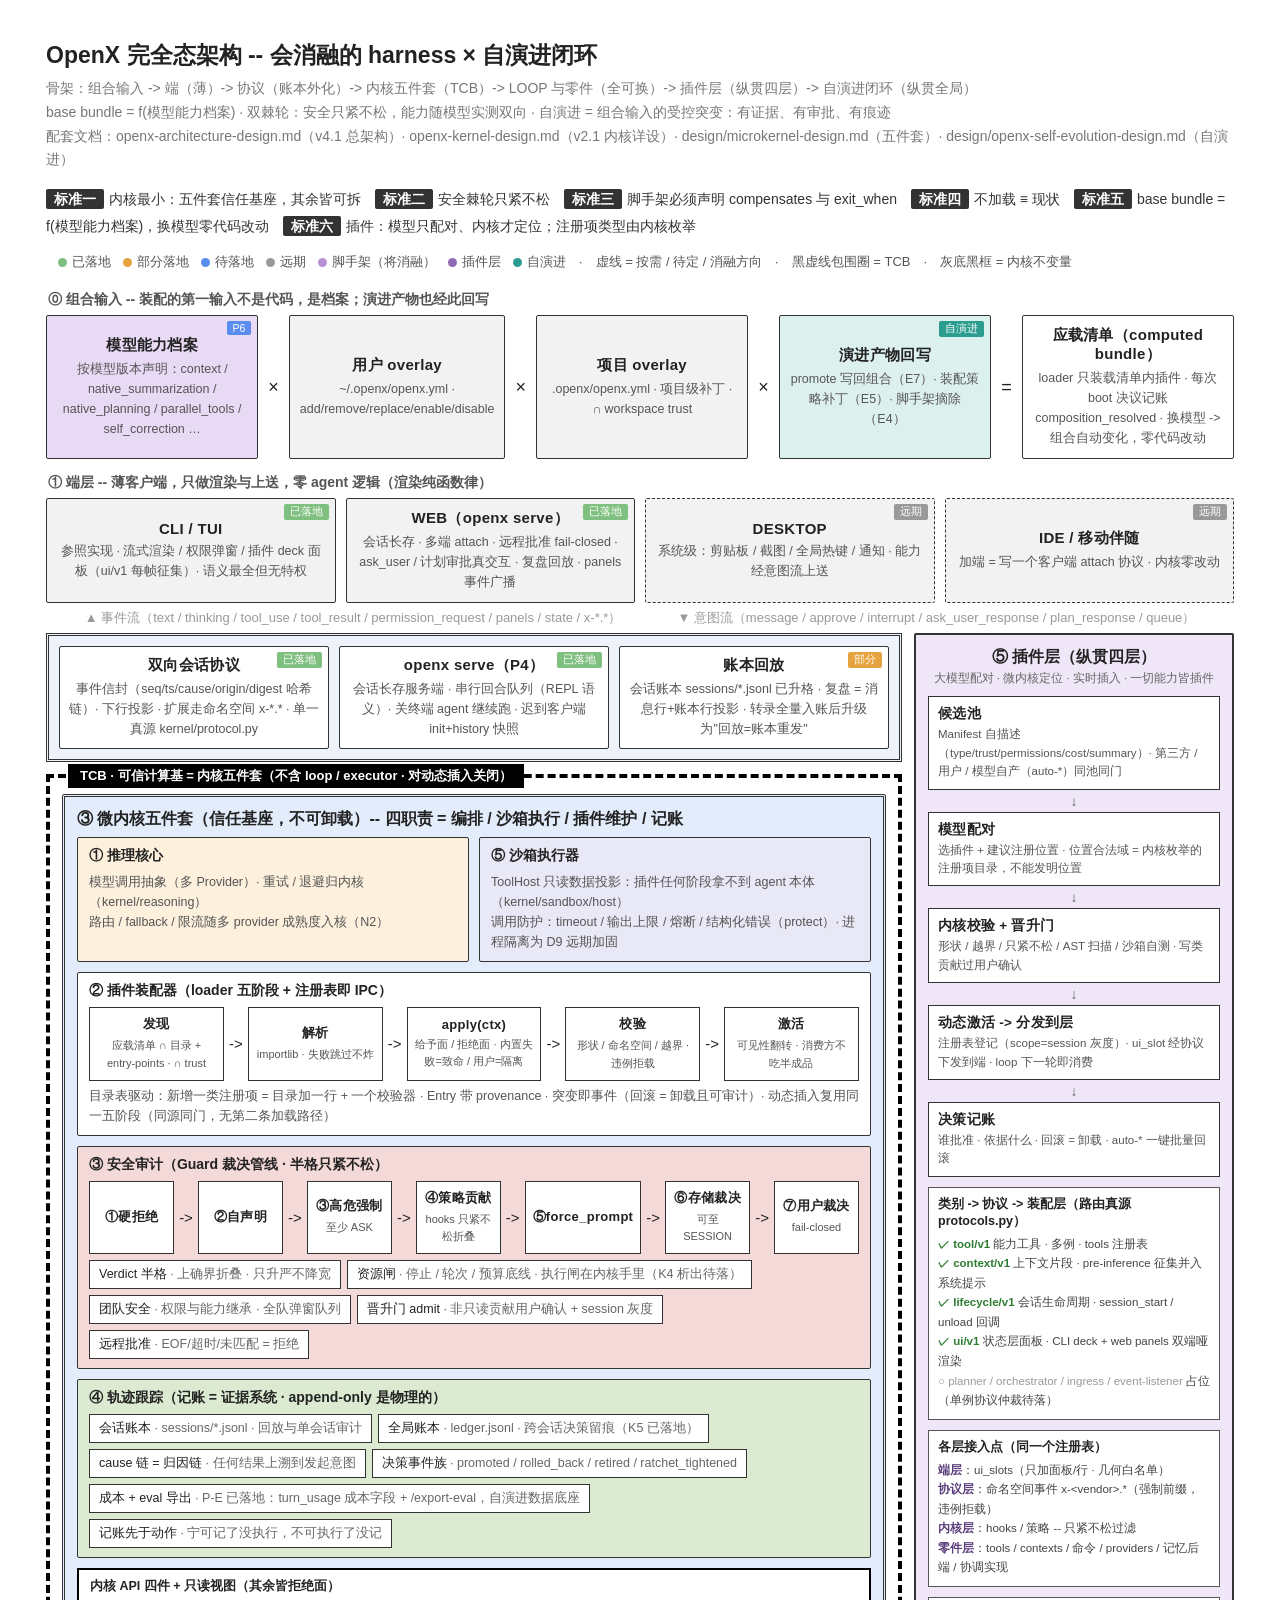
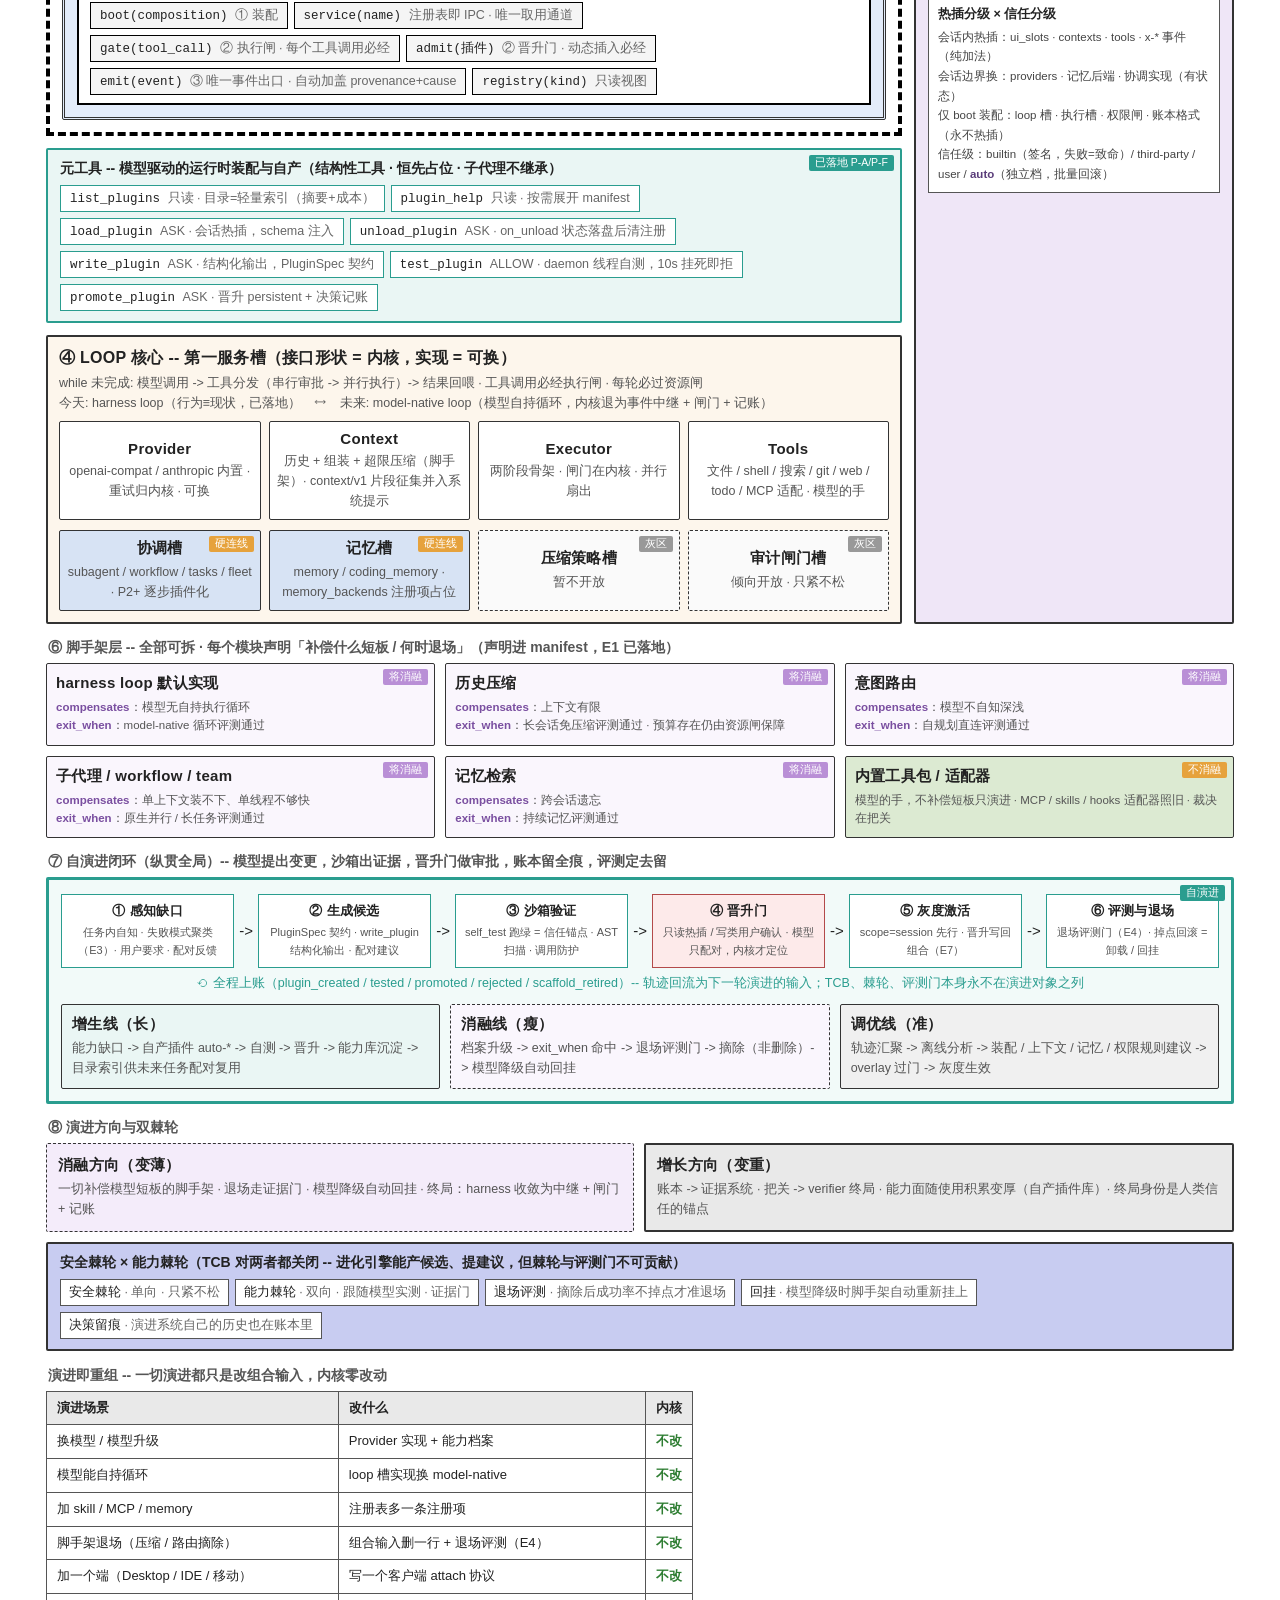
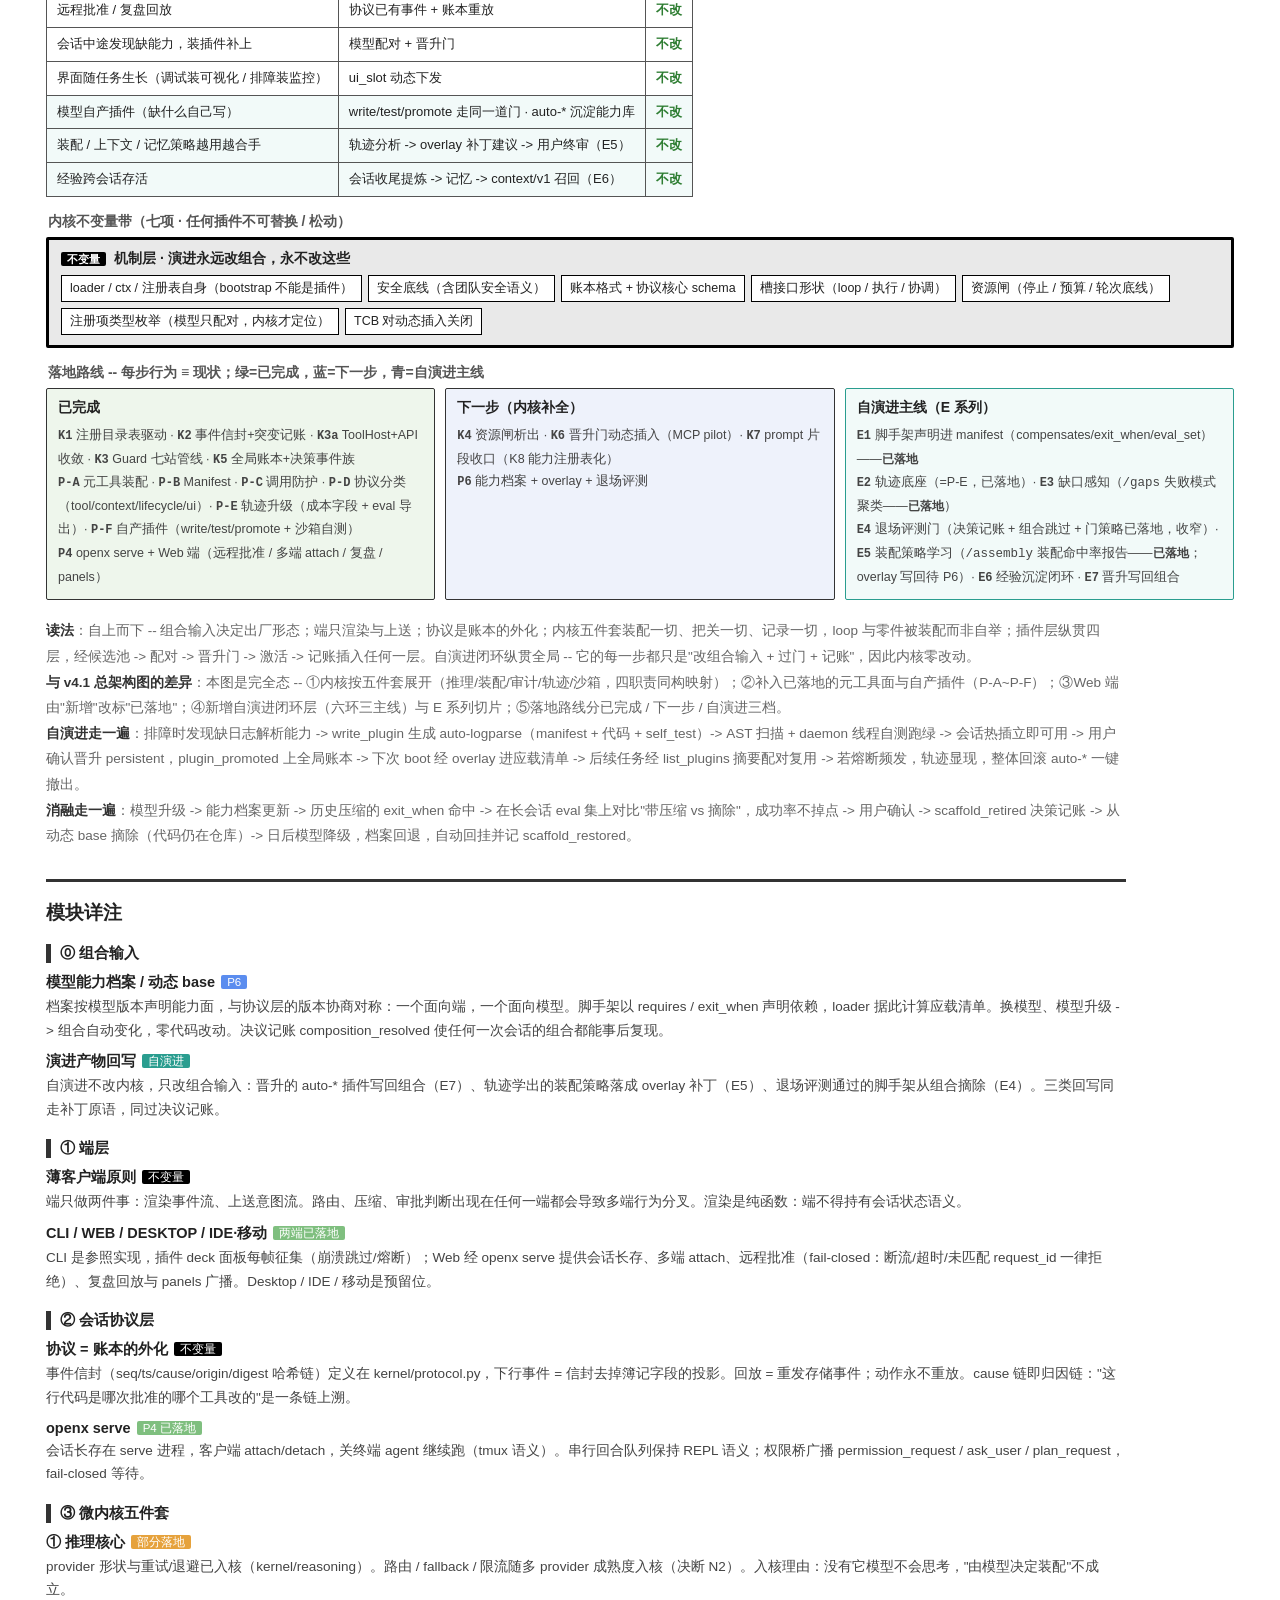
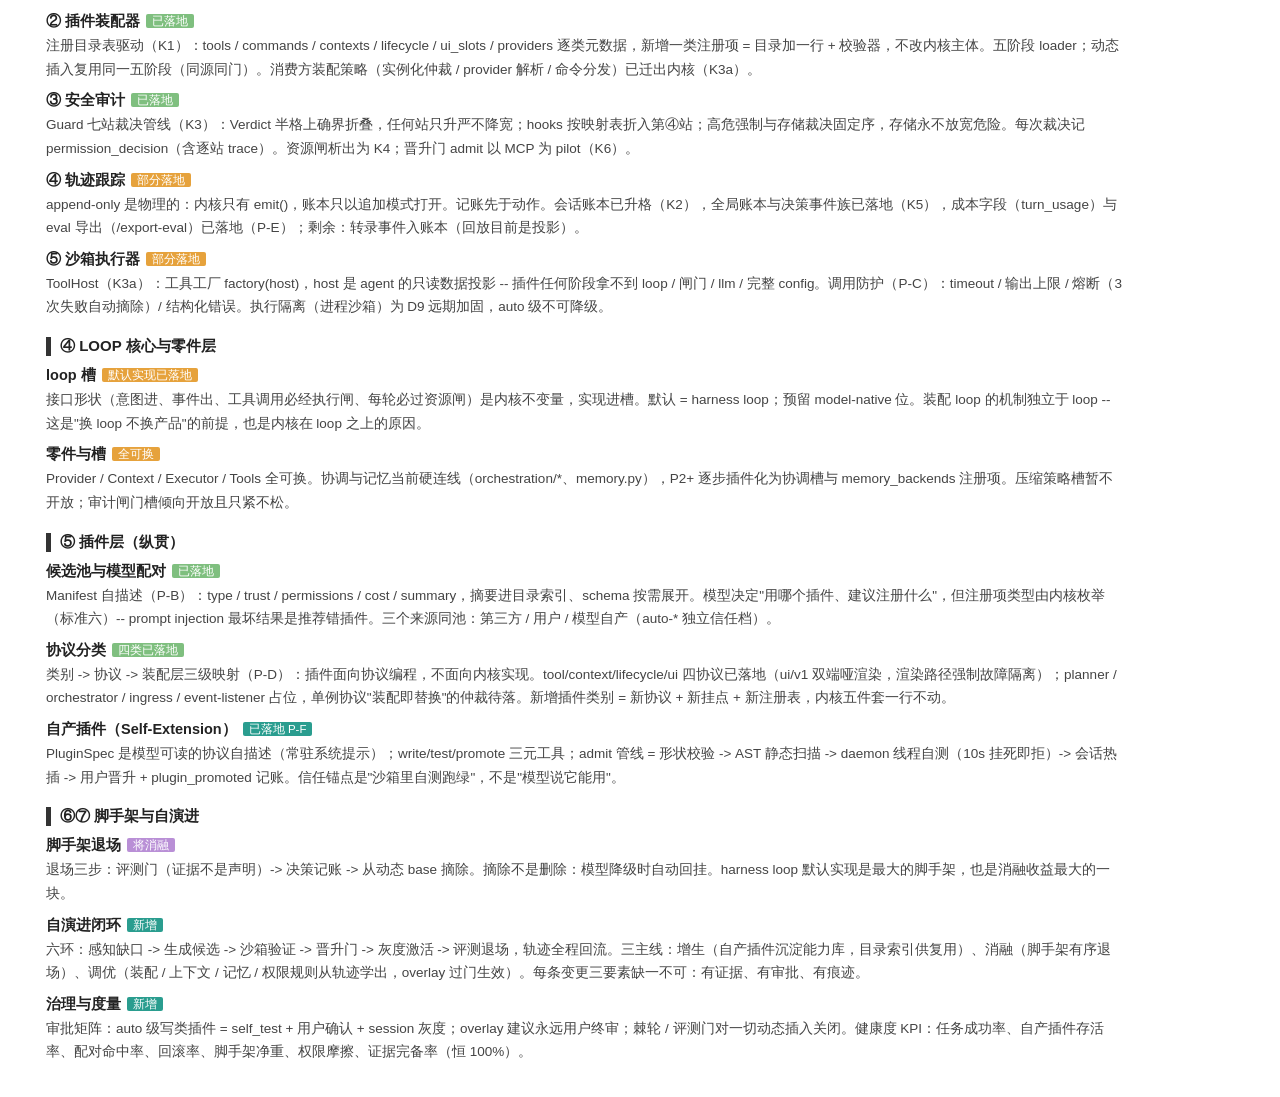
==== commit 30091a75: "feat: E5 装配策略学习（/assembly 装配命中率报告），发布 v0.1.8 - /assembly：离线对齐**当前组合**（kernel.list_plugins 只读投影）与**近期" ====
--- a/docs/openx-full-architecture.html
+++ b/docs/openx-full-architecture.html
@@ -488,7 +488,7 @@
     <div class="cap">自演进主线（E 系列）</div>
     <div class="p"><b>E1</b> 脚手架声明进 manifest（compensates/exit_when/eval_set）——<b>已落地</b><br>
     <b>E2</b> 轨迹底座（=P-E，已落地）· <b>E3</b> 缺口感知（<code>/gaps</code> 失败模式聚类——<b>已落地</b>）<br>
-    <b>E4</b> 退场评测门（决策记账 + 组合跳过 + 门策略已落地，收窄）· <b>E5</b> 装配策略学习 · <b>E6</b> 经验沉淀闭环 · <b>E7</b> 晋升写回组合</div>
+    <b>E4</b> 退场评测门（决策记账 + 组合跳过 + 门策略已落地，收窄）· <b>E5</b> 装配策略学习（<code>/assembly</code> 装配命中率报告——<b>已落地</b>；overlay 写回待 P6）· <b>E6</b> 经验沉淀闭环 · <b>E7</b> 晋升写回组合</div>
   </div>
 </div>
 
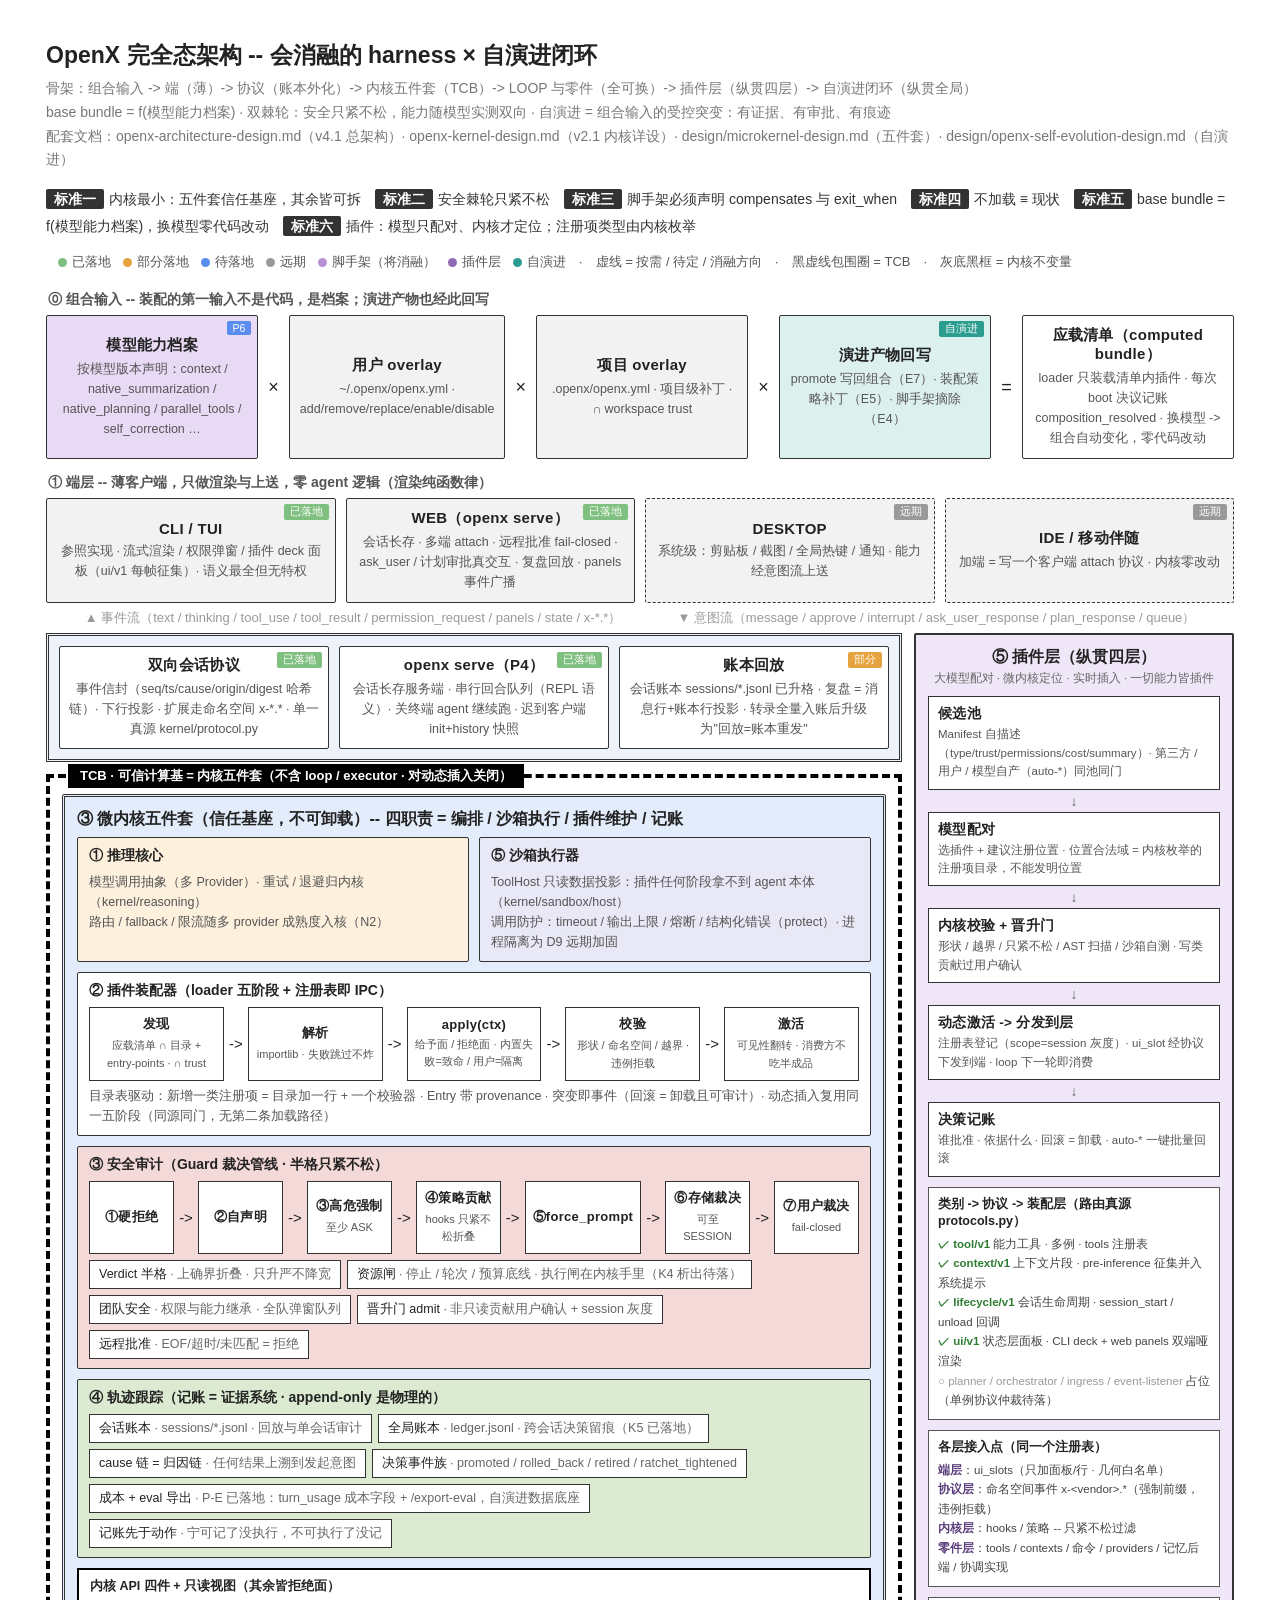
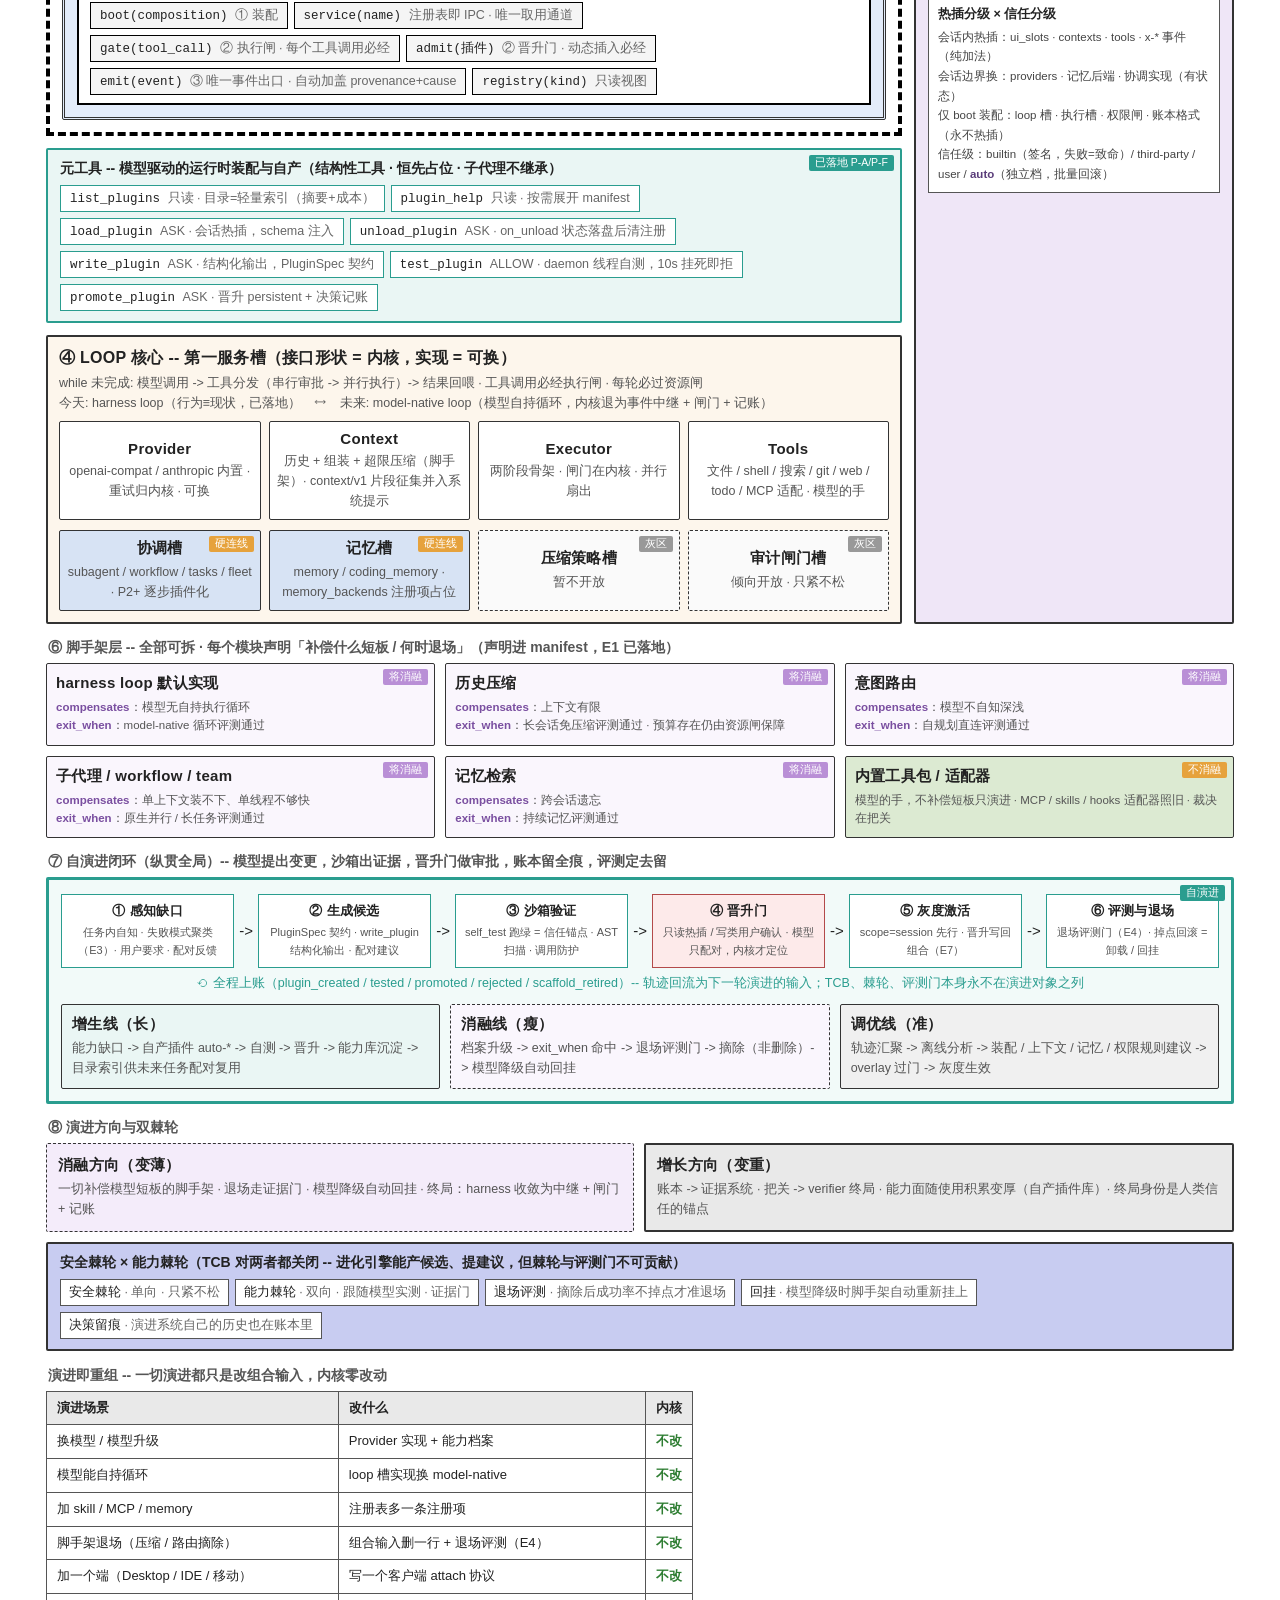
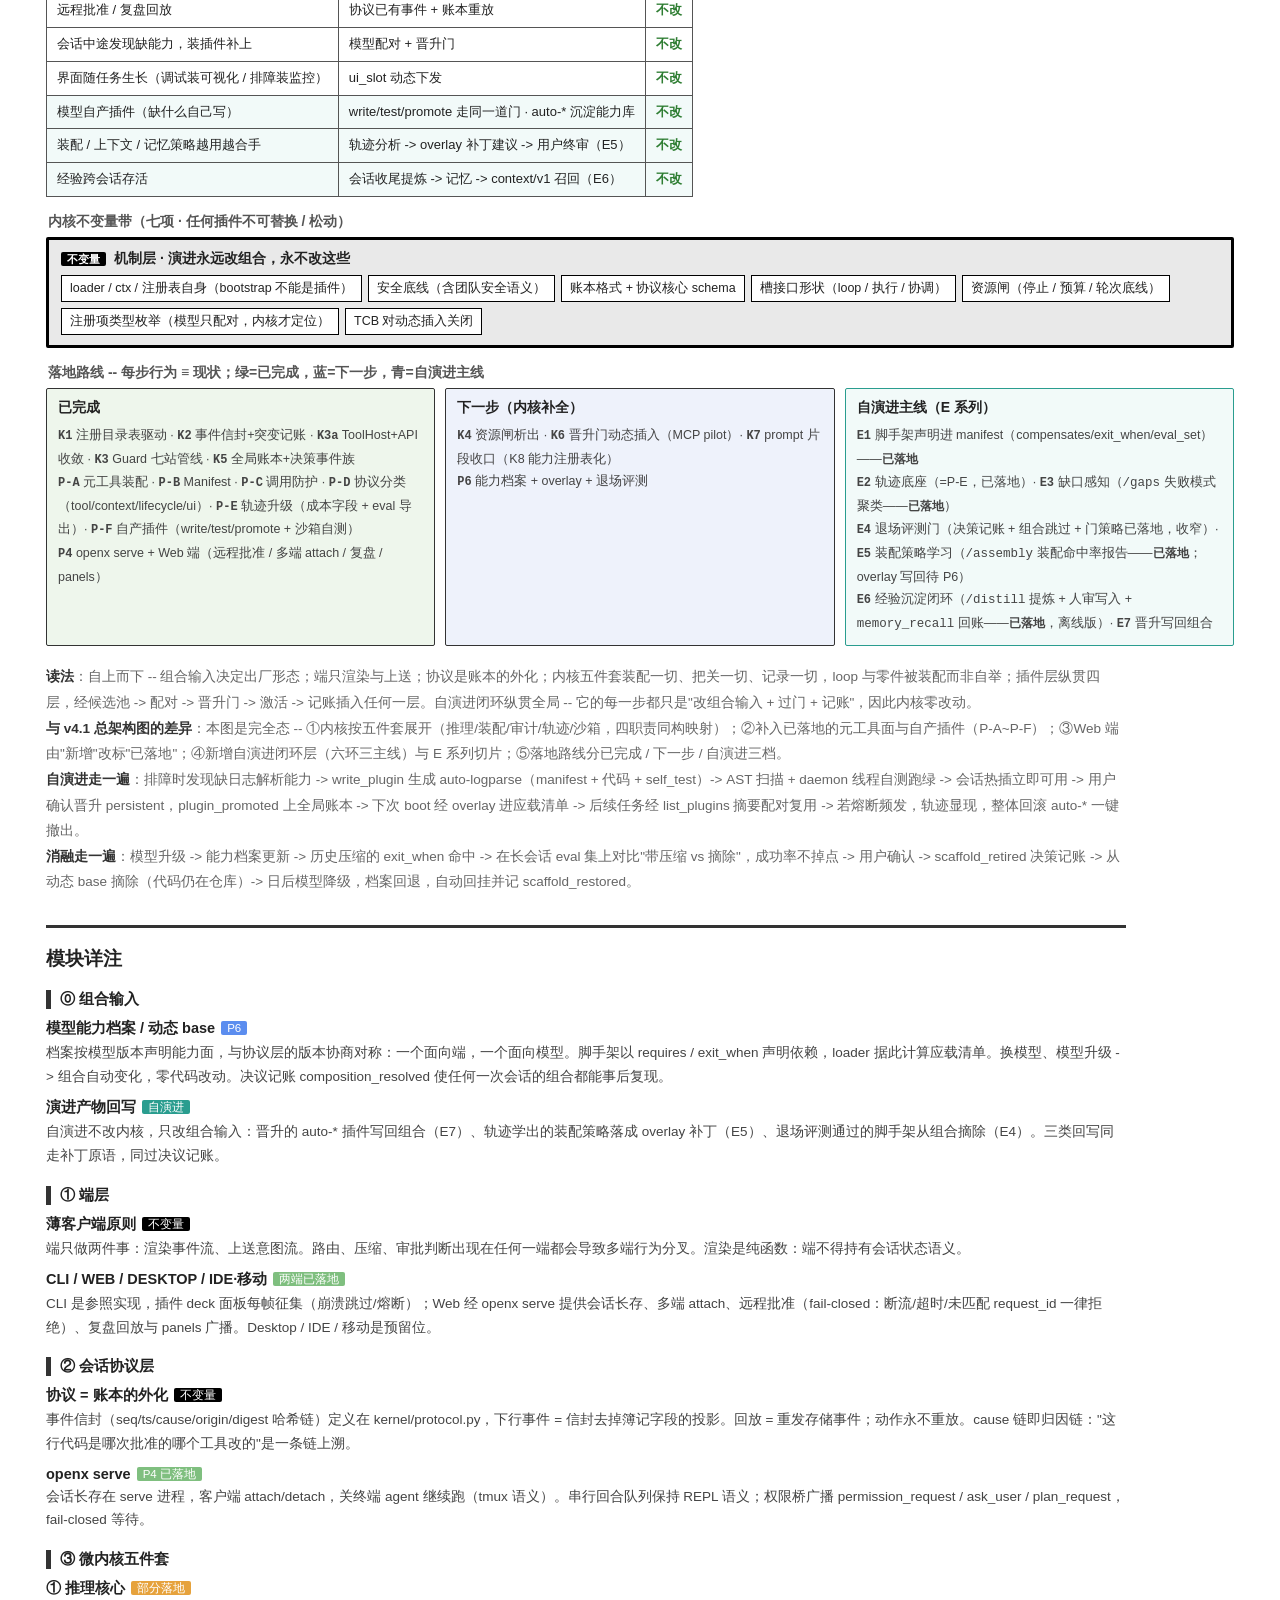
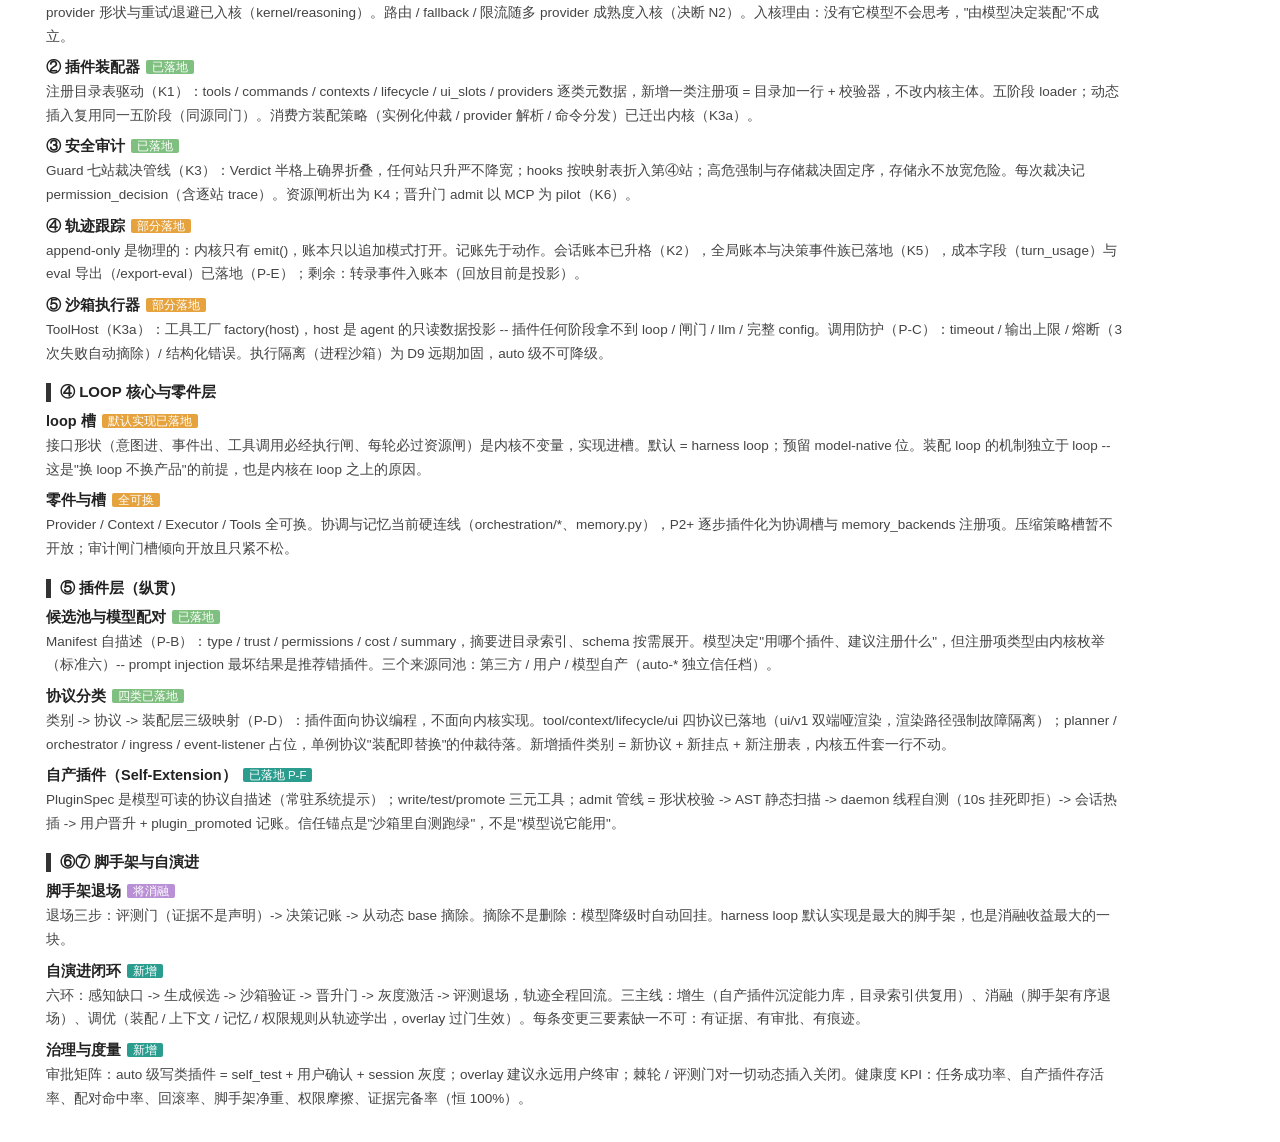
==== commit c4bbb658: "feat: E6 经验沉淀闭环（/distill 提炼 + 人审写入 + memory_recall 回账），发布 v0.1.9 四环各落一半（离线版）： - ① 收尾提炼：services/dist" ====
--- a/docs/openx-full-architecture.html
+++ b/docs/openx-full-architecture.html
@@ -488,7 +488,8 @@
     <div class="cap">自演进主线（E 系列）</div>
     <div class="p"><b>E1</b> 脚手架声明进 manifest（compensates/exit_when/eval_set）——<b>已落地</b><br>
     <b>E2</b> 轨迹底座（=P-E，已落地）· <b>E3</b> 缺口感知（<code>/gaps</code> 失败模式聚类——<b>已落地</b>）<br>
-    <b>E4</b> 退场评测门（决策记账 + 组合跳过 + 门策略已落地，收窄）· <b>E5</b> 装配策略学习（<code>/assembly</code> 装配命中率报告——<b>已落地</b>；overlay 写回待 P6）· <b>E6</b> 经验沉淀闭环 · <b>E7</b> 晋升写回组合</div>
+    <b>E4</b> 退场评测门（决策记账 + 组合跳过 + 门策略已落地，收窄）· <b>E5</b> 装配策略学习（<code>/assembly</code> 装配命中率报告——<b>已落地</b>；overlay 写回待 P6）<br>
+    <b>E6</b> 经验沉淀闭环（<code>/distill</code> 提炼 + 人审写入 + <code>memory_recall</code> 回账——<b>已落地</b>，离线版）· <b>E7</b> 晋升写回组合</div>
   </div>
 </div>
 
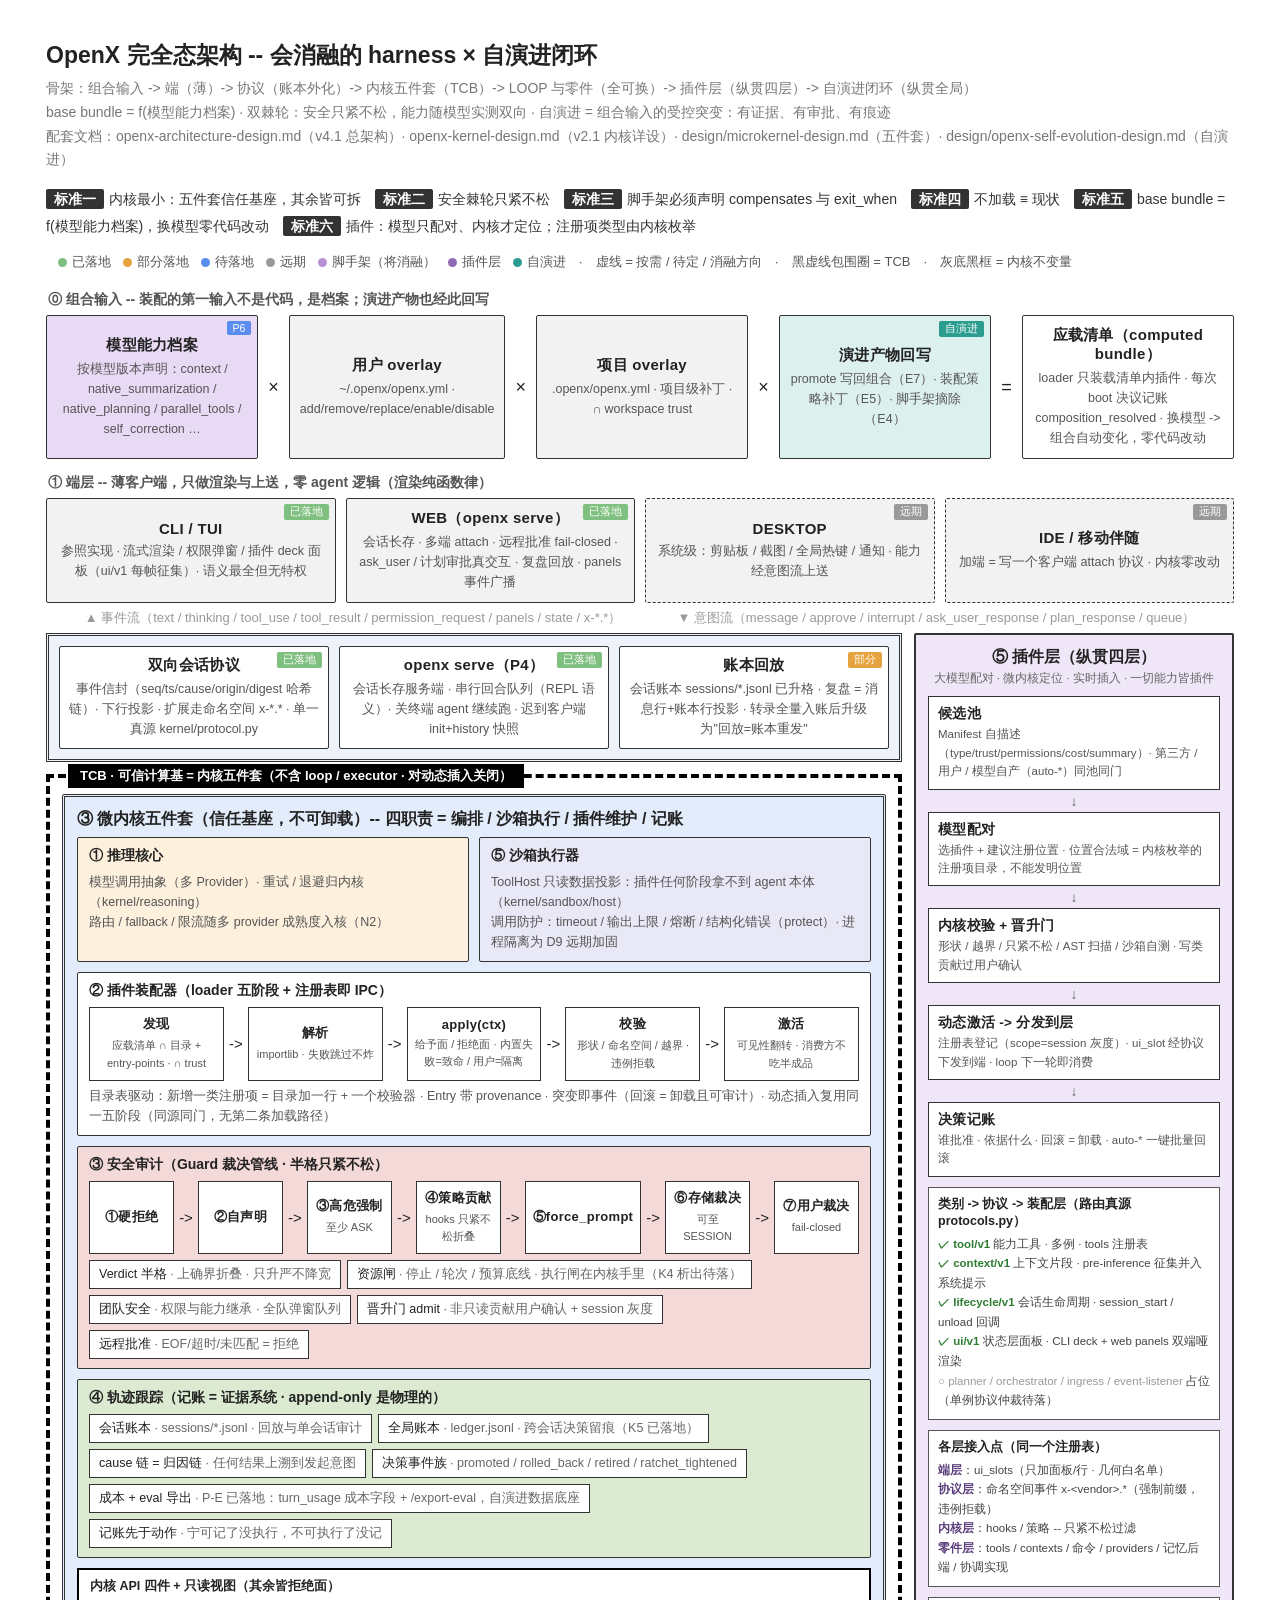
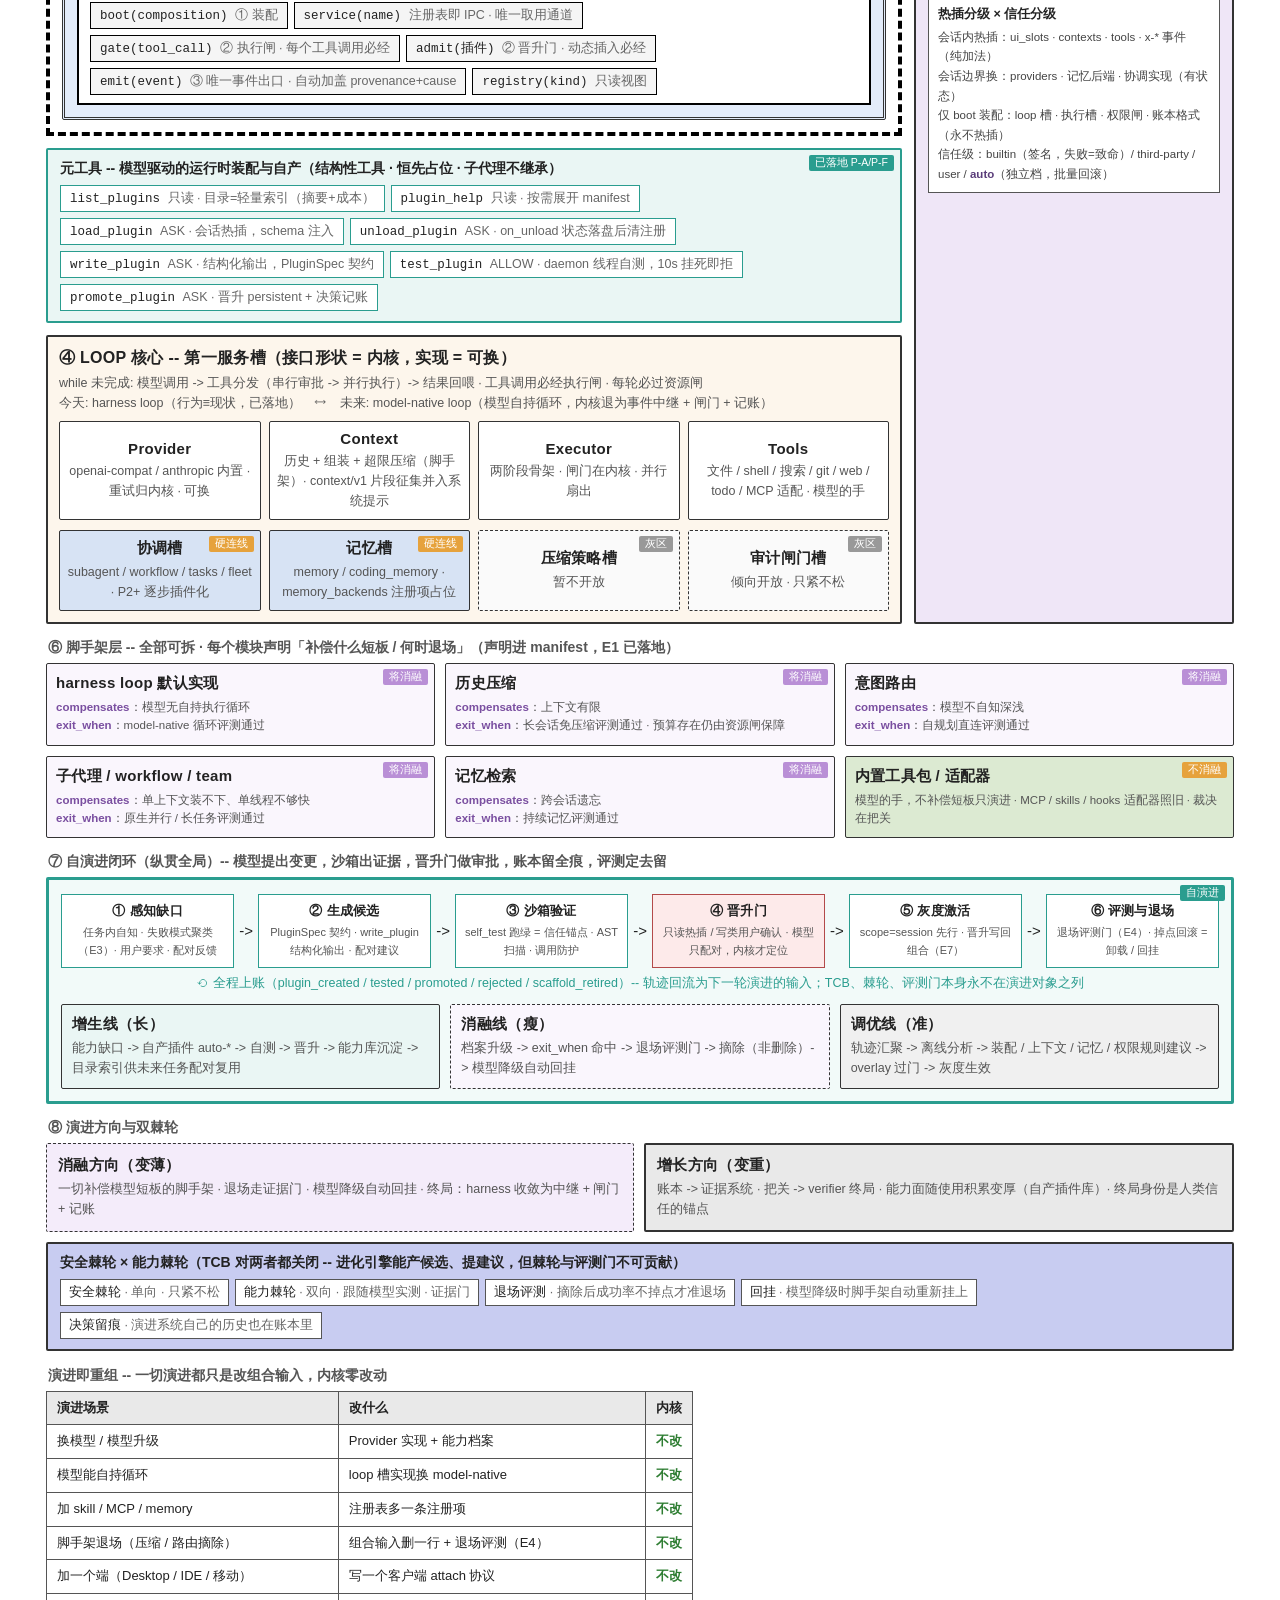
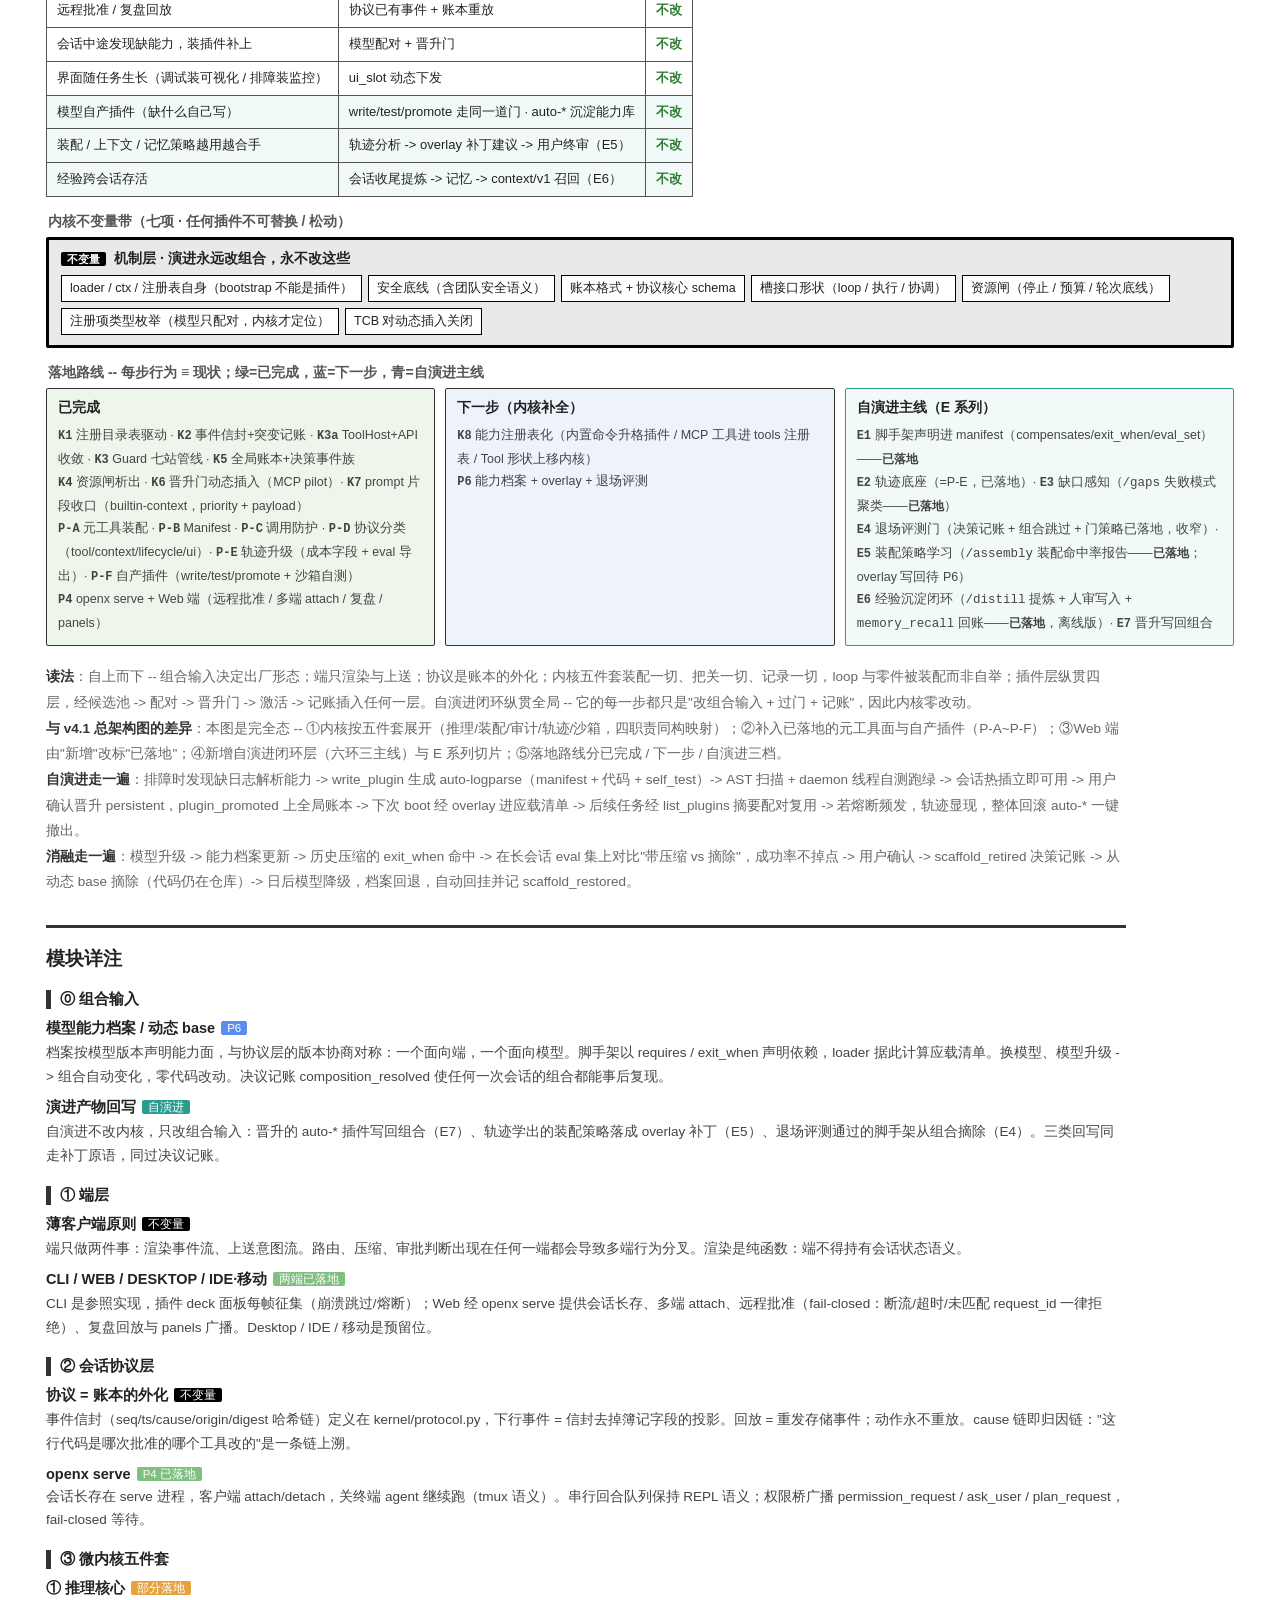
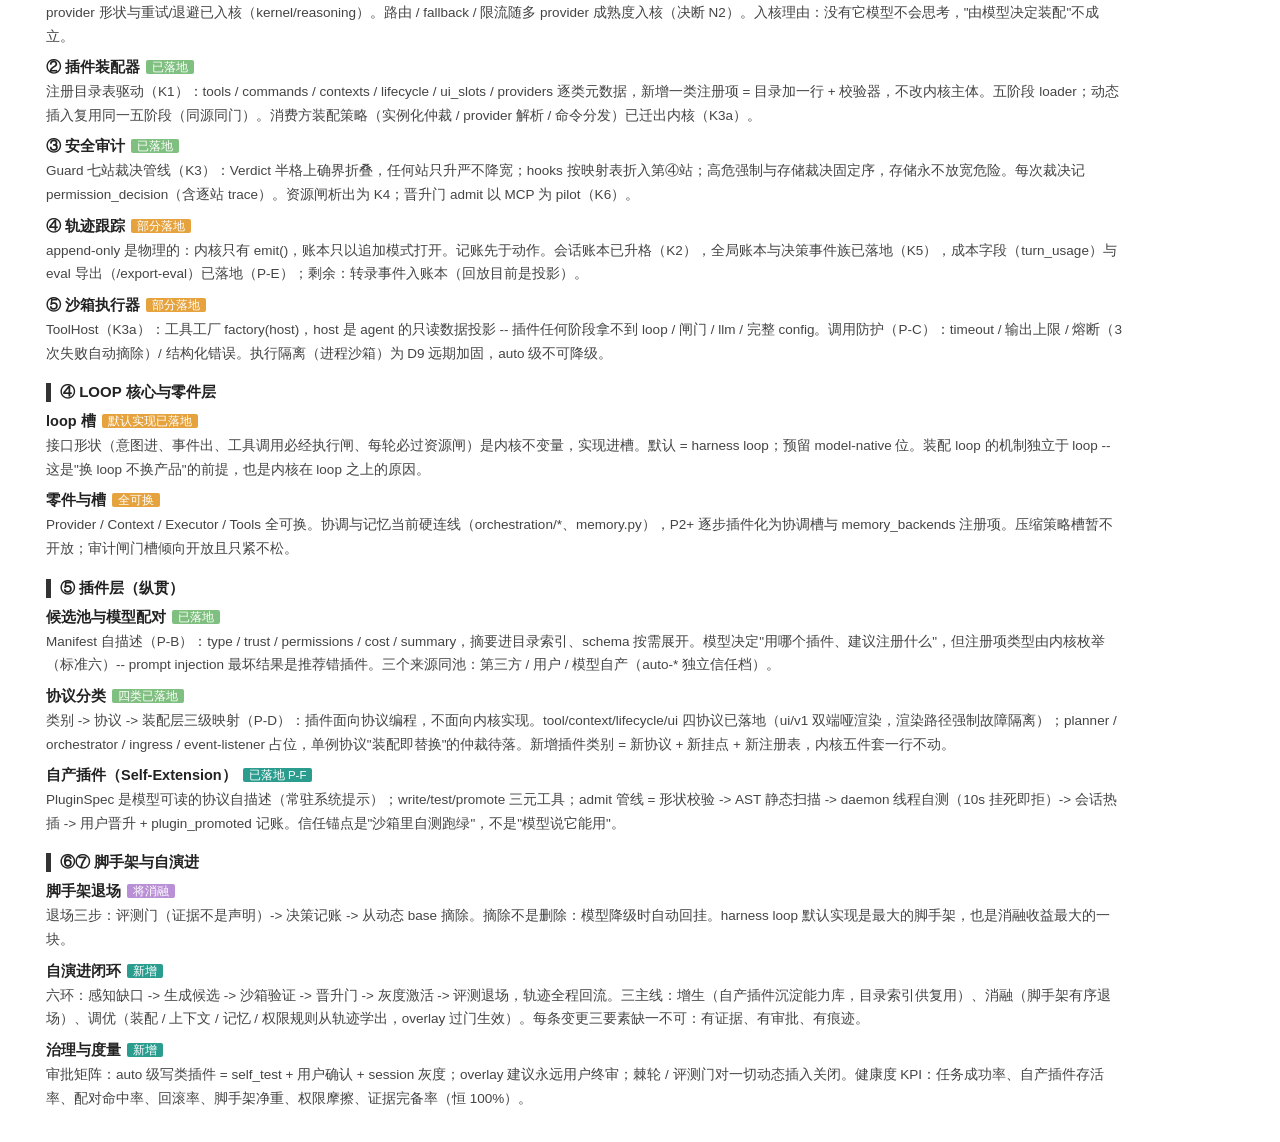
==== commit eb005b33: "feat: 补全迭代" ====
--- a/docs/openx-full-architecture.html
+++ b/docs/openx-full-architecture.html
@@ -476,12 +476,13 @@
   <div class="box done">
     <div class="cap">已完成</div>
     <div class="p"><b>K1</b> 注册目录表驱动 · <b>K2</b> 事件信封+突变记账 · <b>K3a</b> ToolHost+API 收敛 · <b>K3</b> Guard 七站管线 · <b>K5</b> 全局账本+决策事件族<br>
+    <b>K4</b> 资源闸析出 · <b>K6</b> 晋升门动态插入（MCP pilot）· <b>K7</b> prompt 片段收口（builtin-context，priority + payload）<br>
     <b>P-A</b> 元工具装配 · <b>P-B</b> Manifest · <b>P-C</b> 调用防护 · <b>P-D</b> 协议分类（tool/context/lifecycle/ui）· <b>P-E</b> 轨迹升级（成本字段 + eval 导出）· <b>P-F</b> 自产插件（write/test/promote + 沙箱自测）<br>
     <b>P4</b> openx serve + Web 端（远程批准 / 多端 attach / 复盘 / panels）</div>
   </div>
   <div class="box next">
     <div class="cap">下一步（内核补全）</div>
-    <div class="p"><b>K4</b> 资源闸析出 · <b>K6</b> 晋升门动态插入（MCP pilot）· <b>K7</b> prompt 片段收口（K8 能力注册表化）<br>
+    <div class="p"><b>K8</b> 能力注册表化（内置命令升格插件 / MCP 工具进 tools 注册表 / Tool 形状上移内核）<br>
     <b>P6</b> 能力档案 + overlay + 退场评测</div>
   </div>
   <div class="box selfe">
